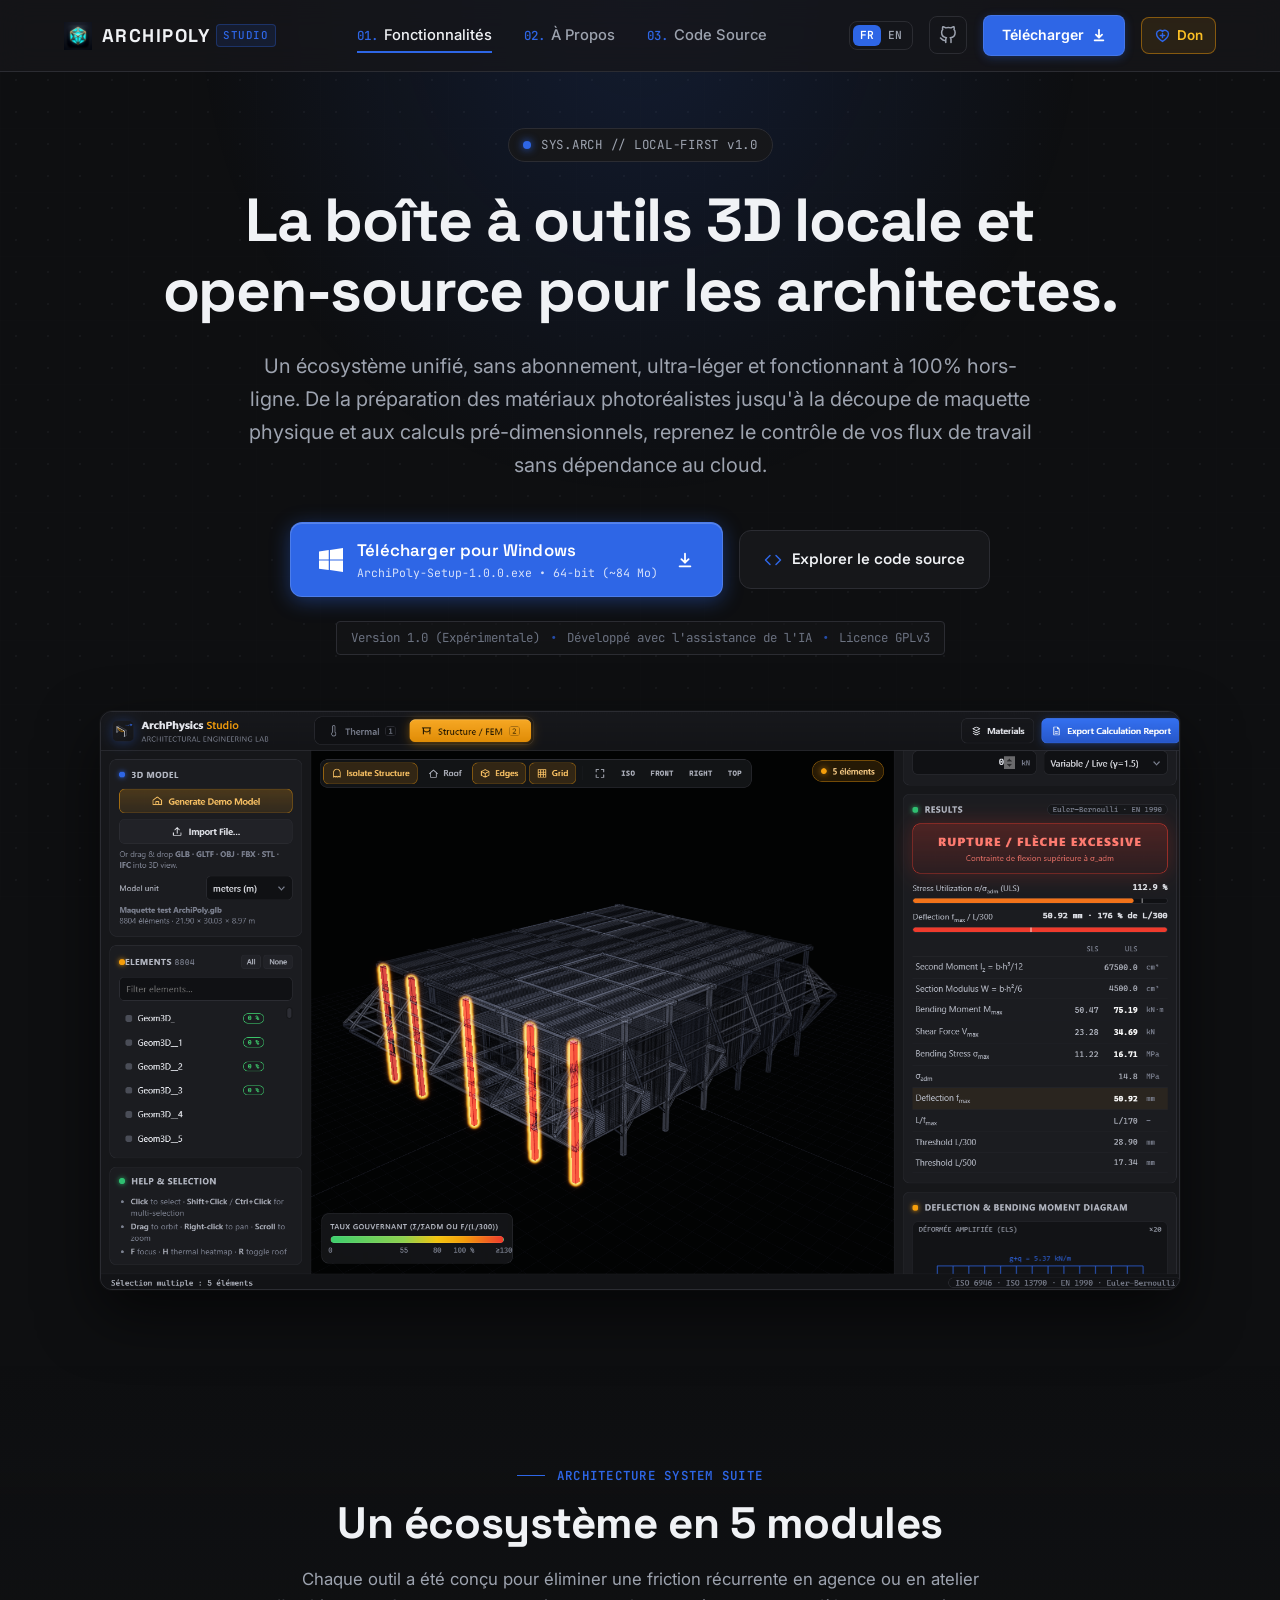
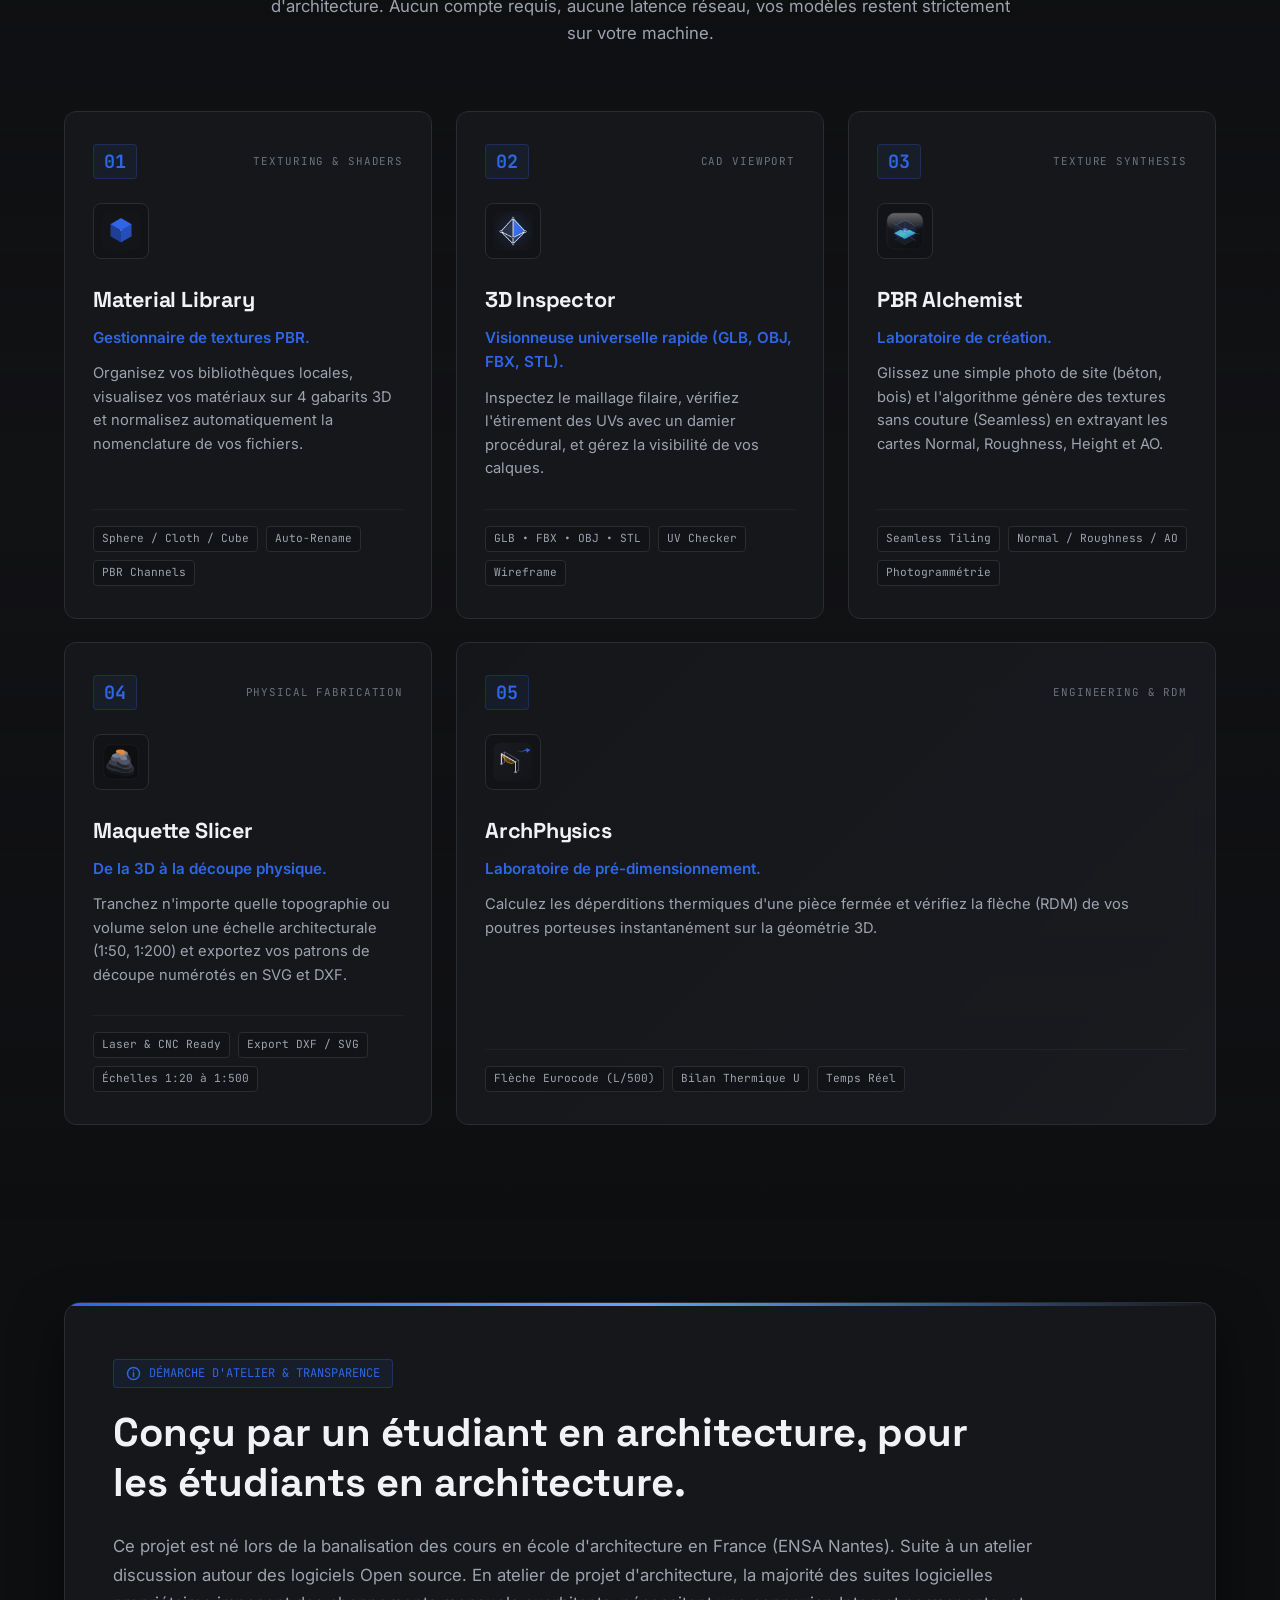
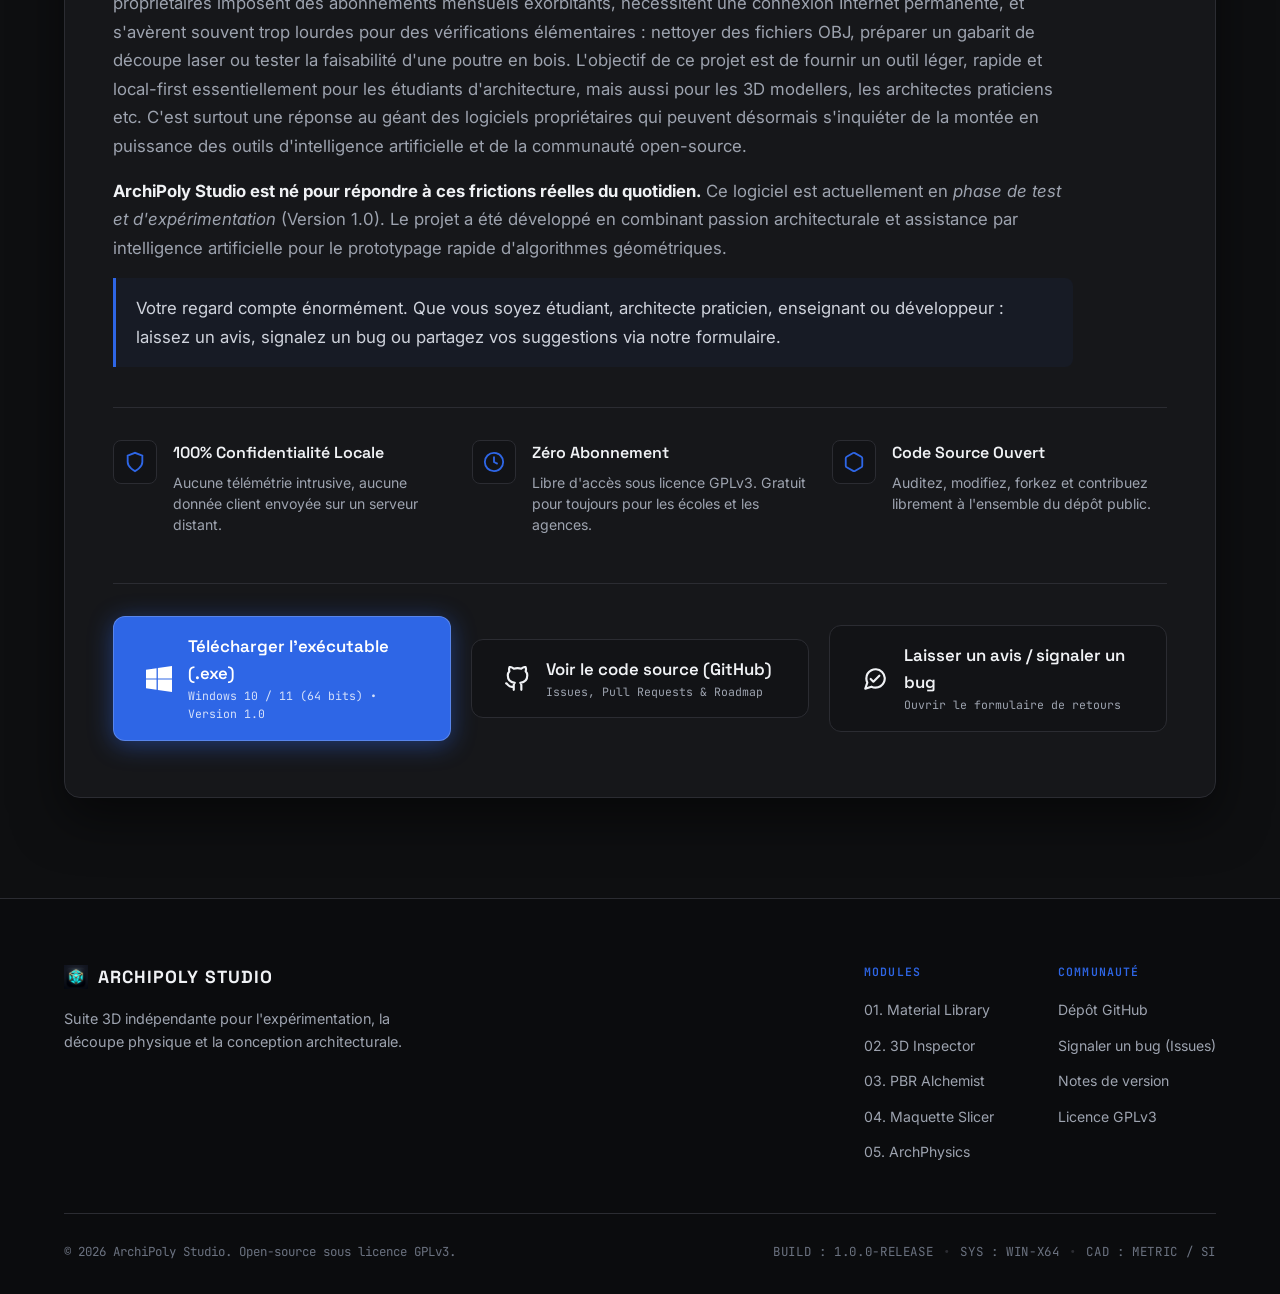
==== index.html @ 94b1f546 "First" ====
<!DOCTYPE html>
<html lang="fr" class="scroll-smooth">
<head>
  <meta charset="UTF-8">
  <meta name="viewport" content="width=device-width, initial-scale=1.0">
  <title>ArchiPoly Studio — Suite 3D locale & open-source pour architectes</title>
  <meta name="description" content="ArchiPoly Studio est la suite 3D open-source pour l'architecture. Écosystème unifié, 100% hors-ligne, sans abonnement, conçu pour les étudiants et praticiens de l'architecture.">
  <meta name="keywords" content="architecture, 3D, open-source, CAO, PBR textures, découpe laser, maquette slicer, RDM, thermique, GLB viewer">
  <meta name="author" content="ArchiPoly Studio">

  <!-- Open Graph / Meta Réseaux Sociaux -->
  <meta property="og:type" content="website">
  <meta property="og:title" content="ArchiPoly Studio — Suite 3D locale & open-source pour architectes">
  <meta property="og:description" content="La boîte à outils 3D locale et open-source pour les architectes. 100% hors-ligne, ultra-légère et sans abonnement.">
  <meta property="og:image" content="https://archipoly.github.io/og-preview.png">
  <meta name="twitter:card" content="summary_large_image">

  <!-- Google Fonts: Space Grotesk, Inter, JetBrains Mono -->
  <link rel="preconnect" href="https://fonts.googleapis.com">
  <link rel="preconnect" href="https://fonts.gstatic.com" crossorigin>
  <link href="https://fonts.googleapis.com/css2?family=Inter:wght@300;400;500;600;700&family=JetBrains+Mono:wght@400;500;600&family=Space+Grotesk:wght@500;600;700&display=swap" rel="stylesheet">

  <link rel="stylesheet" href="style.css">
  <link rel="icon" type="image/png" href="images/icon.png">
</head>
<body>

  <!-- Trame de fond architecturale / Isometric CAD Grid -->
  <div class="cad-grid-overlay" aria-hidden="true"></div>
  <div class="ambient-glow" aria-hidden="true"></div>

  <!-- Barre de navigation supérieure (Navbar fixe) -->
  <header class="site-header" id="navbar">
    <div class="header-container">
      <a href="#hero" class="brand-logo" id="nav-brand" aria-label="Retour au sommet - ArchiPoly">
        <img class="brand-icon" src="images/icon.png" alt="" aria-hidden="true">
        <span class="brand-name">ARCHIPOLY <span class="brand-sub">STUDIO</span></span>
      </a>

      <!-- Navigation principale -->
      <nav class="main-nav" id="main-nav" aria-label="Navigation principale">
        <ul class="nav-links">
          <li>
            <a href="#modules" class="nav-link" id="nav-link-modules">
              <span class="nav-mono">01.</span> Fonctionnalités
            </a>
          </li>
          <li>
            <a href="#about" class="nav-link" id="nav-link-about">
              <span class="nav-mono">02.</span> À Propos
            </a>
          </li>
          <li>
            <a href="#download-section" class="nav-link" id="nav-link-source">
              <span class="nav-mono">03.</span> Code Source
            </a>
          </li>
        </ul>
      </nav>

      <!-- Actions Navbar -->
      <div class="nav-actions">
        <div class="language-switch" role="group" aria-label="Choix de la langue">
          <button class="language-button active" type="button" data-language="fr" aria-pressed="true">FR</button>
          <button class="language-button" type="button" data-language="en" aria-pressed="false">EN</button>
        </div>
        <a href="https://github.com/archipoly/archipoly-studio" target="_blank" rel="noopener noreferrer" class="btn-ghost-nav" id="nav-github-link" title="Dépôt GitHub">
          <svg class="nav-icon" viewBox="0 0 24 24" fill="none" stroke="currentColor" stroke-width="2" stroke-linecap="round" stroke-linejoin="round" aria-hidden="true">
            <path d="M9 19c-5 1.5-5-2.5-7-3m14 6v-3.87a3.37 3.37 0 0 0-.94-2.61c3.14-.35 6.44-1.54 6.44-7A5.44 5.44 0 0 0 20 4.77 5.07 5.07 0 0 0 19.91 1S18.73.65 16 2.48a13.38 13.38 0 0 0-7 0C6.27.65 5.09 1 5.09 1A5.07 5.07 0 0 0 5 4.77a5.44 5.44 0 0 0-1.5 3.78c0 5.42 3.3 6.61 6.44 7A3.37 3.37 0 0 0 9 18.13V22"></path>
          </svg>
          <span class="sr-only">GitHub</span>
        </a>
        <a href="#download-section" class="btn-primary-nav" id="nav-download-btn">
          <span>Télécharger</span>
          <svg viewBox="0 0 16 16" fill="none" stroke="currentColor" stroke-width="2" class="arrow-icon" aria-hidden="true">
            <path d="M8 2v9m0 0l-3.5-3.5M8 11l3.5-3.5M3 14h10" stroke-linecap="round" stroke-linejoin="round"/>
          </svg>
        </a>
        <a class="donation-nav-link" href="https://buy.stripe.com/00w28r2WOdr2gZYbsRaAw0K" target="_blank" rel="noopener noreferrer" aria-label="Faire un don libre via Stripe" title="Faire un don libre via Stripe">
          <svg class="donation-icon" viewBox="0 0 20 20" fill="none" stroke="currentColor" stroke-width="1.7" stroke-linecap="round" stroke-linejoin="round" aria-hidden="true">
            <path d="M10 17s-7-4.35-7-9a4 4 0 0 1 7-2.65A4 4 0 0 1 17 8c0 4.65-7 9-7 9Z"/>
            <path d="M7.5 10h5M10 7.5v5"/>
          </svg>
          <span>Don</span>
        </a>

        <!-- Bouton mobile menu burger -->
        <button class="mobile-toggle" id="mobile-toggle-btn" aria-label="Menu" aria-expanded="false" aria-controls="main-nav">
          <span class="burger-bar"></span>
          <span class="burger-bar"></span>
          <span class="burger-bar"></span>
        </button>
      </div>
    </div>
  </header>

  <main>
    <!-- SECTION HERO -->
    <section class="hero-section" id="hero">
      <div class="hero-container">
        
        <!-- En-tête de la Hero Section -->
        <div class="hero-badge-tag" data-reveal>
          <span class="status-indicator"></span>
          <span class="badge-code">SYS.ARCH // LOCAL-FIRST v1.0</span>
        </div>

        <h1 class="hero-title" data-reveal>
          La boîte à outils 3D locale et open-source pour les architectes.
        </h1>

        <p class="hero-description" data-reveal>
          Un écosystème unifié, sans abonnement, ultra-léger et fonctionnant à 100% hors-ligne. 
          De la préparation des matériaux photoréalistes jusqu'à la découpe de maquette physique et aux calculs pré-dimensionnels, 
          reprenez le contrôle de vos flux de travail sans dépendance au cloud.
        </p>

        <!-- CTA Principal et métadonnées -->
        <div class="hero-cta-group" data-reveal>
          <a href="#download-section" class="btn-hero-download" id="hero-cta-btn">
            <svg class="win-icon" viewBox="0 0 24 24" fill="currentColor" aria-hidden="true">
              <path d="M0 3.449L9.75 2.1v9.451H0V3.449zm10.949-1.558L24 0v11.551H10.949V1.891zM0 12.551h9.75v9.451L0 20.651v-8.1zm10.949 0H24V24l-13.051-1.891V12.551z"/>
            </svg>
            <div class="btn-text-wrap">
              <span class="btn-label-action">Télécharger pour Windows</span>
              <span class="btn-label-sub">ArchiPoly-Setup-1.0.0.exe • 64-bit (~84 Mo)</span>
            </div>
            <svg class="download-arrow" viewBox="0 0 20 20" fill="none" stroke="currentColor" stroke-width="2" aria-hidden="true">
              <path d="M10 3v10m0 0l-4-4m4 4l4-4M4 17h12" stroke-linecap="round" stroke-linejoin="round"/>
            </svg>
          </a>

          <a href="https://github.com/archipoly/archipoly-studio" target="_blank" rel="noopener noreferrer" class="btn-hero-secondary" id="hero-github-btn">
            <svg viewBox="0 0 24 24" fill="none" stroke="currentColor" stroke-width="2" stroke-linecap="round" stroke-linejoin="round" class="source-icon" aria-hidden="true">
              <polyline points="16 18 22 12 16 6"></polyline>
              <polyline points="8 6 2 12 8 18"></polyline>
            </svg>
            <span>Explorer le code source</span>
          </a>
        </div>

        <!-- Badge Technique Discret -->
        <div class="hero-tech-badge" data-reveal>
          <span class="badge-item">Version 1.0 (Expérimentale)</span>
          <span class="badge-sep">•</span>
          <span class="badge-item">Développé avec l'assistance de l'IA</span>
          <span class="badge-sep">•</span>
          <span class="badge-item">Licence GPLv3</span>
        </div>

        <!-- Capture de l'interface ArchiPoly Studio -->
        <div class="app-preview-frame" data-reveal>
          <img class="app-preview-image" src="images/Capture d'écran 2026-10-21 103843.png" alt="Capture d’écran d’ArchiPoly Studio avec le modèle 3D et les résultats de calcul ArchPhysics">
        </div>

      </div>
    </section>

    <!-- SECTION MODULES (ÉCOSYSTÈME EN 5 MODULES) -->
    <section class="modules-section" id="modules">
      <div class="section-container">
        
        <div class="section-heading" data-reveal>
          <div class="section-kicker">
            <span class="kicker-line"></span>
            <span class="kicker-text">ARCHITECTURE SYSTEM SUITE</span>
          </div>
          <h2 class="section-title">Un écosystème en 5 modules</h2>
          <p class="section-subtitle">
            Chaque outil a été conçu pour éliminer une friction récurrente en agence ou en atelier d'architecture. 
            Aucun compte requis, aucune latence réseau, vos modèles restent strictement sur votre machine.
          </p>
        </div>

        <!-- Grille des 5 Cartes de Modules -->
        <div class="modules-grid">
          
          <!-- MODULE 01 : Material Library -->
          <article class="module-card" data-reveal id="module-material-library">
            <div class="card-edge-glow"></div>
            <div class="card-top-meta">
              <span class="module-number">01</span>
              <span class="module-tag">TEXTURING & SHADERS</span>
            </div>
            
            <div class="module-icon-wrapper">
              <img class="module-image-icon" src="images/icon.png.ico" alt="" aria-hidden="true">
            </div>

            <h3 class="module-name">Material Library</h3>
            <p class="module-lead">Gestionnaire de textures PBR.</p>
            <p class="module-description">
              Organisez vos bibliothèques locales, visualisez vos matériaux sur 4 gabarits 3D et normalisez automatiquement la nomenclature de vos fichiers.
            </p>

            <div class="card-footer-tags">
              <span class="tech-pill">Sphere / Cloth / Cube</span>
              <span class="tech-pill">Auto-Rename</span>
              <span class="tech-pill">PBR Channels</span>
            </div>
          </article>

          <!-- MODULE 02 : 3D Inspector -->
          <article class="module-card" data-reveal id="module-3d-inspector">
            <div class="card-edge-glow"></div>
            <div class="card-top-meta">
              <span class="module-number">02</span>
              <span class="module-tag">CAD VIEWPORT</span>
            </div>
            
            <div class="module-icon-wrapper">
              <img class="module-image-icon" src="images/icon.ico" alt="" aria-hidden="true">
            </div>

            <h3 class="module-name">3D Inspector</h3>
            <p class="module-lead">Visionneuse universelle rapide (GLB, OBJ, FBX, STL).</p>
            <p class="module-description">
              Inspectez le maillage filaire, vérifiez l'étirement des UVs avec un damier procédural, et gérez la visibilité de vos calques.
            </p>

            <div class="card-footer-tags">
              <span class="tech-pill">GLB • FBX • OBJ • STL</span>
              <span class="tech-pill">UV Checker</span>
              <span class="tech-pill">Wireframe</span>
            </div>
          </article>

          <!-- MODULE 03 : PBR Alchemist -->
          <article class="module-card" data-reveal id="module-pbr-alchemist">
            <div class="card-edge-glow"></div>
            <div class="card-top-meta">
              <span class="module-number">03</span>
              <span class="module-tag">TEXTURE SYNTHESIS</span>
            </div>
            
            <div class="module-icon-wrapper">
              <img class="module-image-icon" src="images/icon (1).ico" alt="" aria-hidden="true">
            </div>

            <h3 class="module-name">PBR Alchemist</h3>
            <p class="module-lead">Laboratoire de création.</p>
            <p class="module-description">
              Glissez une simple photo de site (béton, bois) et l'algorithme génère des textures sans couture (Seamless) en extrayant les cartes Normal, Roughness, Height et AO.
            </p>

            <div class="card-footer-tags">
              <span class="tech-pill">Seamless Tiling</span>
              <span class="tech-pill">Normal / Roughness / AO</span>
              <span class="tech-pill">Photogrammétrie</span>
            </div>
          </article>

          <!-- MODULE 04 : Maquette Slicer -->
          <article class="module-card" data-reveal id="module-maquette-slicer">
            <div class="card-edge-glow"></div>
            <div class="card-top-meta">
              <span class="module-number">04</span>
              <span class="module-tag">PHYSICAL FABRICATION</span>
            </div>
            
            <div class="module-icon-wrapper">
              <img class="module-image-icon" src="images/icon (2).ico" alt="" aria-hidden="true">
            </div>

            <h3 class="module-name">Maquette Slicer</h3>
            <p class="module-lead">De la 3D à la découpe physique.</p>
            <p class="module-description">
              Tranchez n'importe quelle topographie ou volume selon une échelle architecturale (1:50, 1:200) et exportez vos patrons de découpe numérotés en SVG et DXF.
            </p>

            <div class="card-footer-tags">
              <span class="tech-pill">Laser & CNC Ready</span>
              <span class="tech-pill">Export DXF / SVG</span>
              <span class="tech-pill">Échelles 1:20 à 1:500</span>
            </div>
          </article>

          <!-- MODULE 05 : ArchPhysics -->
          <article class="module-card card-highlighted" data-reveal id="module-archphysics">
            <div class="card-edge-glow"></div>
            <div class="card-top-meta">
              <span class="module-number">05</span>
              <span class="module-tag">ENGINEERING & RDM</span>
            </div>
            
            <div class="module-icon-wrapper">
              <img class="module-image-icon" src="images/icon_1.ico" alt="" aria-hidden="true">
            </div>

            <h3 class="module-name">ArchPhysics</h3>
            <p class="module-lead">Laboratoire de pré-dimensionnement.</p>
            <p class="module-description">
              Calculez les déperditions thermiques d'une pièce fermée et vérifiez la flèche (RDM) de vos poutres porteuses instantanément sur la géométrie 3D.
            </p>

            <div class="card-footer-tags">
              <span class="tech-pill">Flèche Eurocode (L/500)</span>
              <span class="tech-pill">Bilan Thermique U</span>
              <span class="tech-pill">Temps Réel</span>
            </div>
          </article>

        </div>

      </div>
    </section>

    <!-- SECTION TRANSPARENCE, RETOURS & OPEN-SOURCE -->
    <section class="opensource-section" id="open-source">
      <div class="section-container">
        
        <div class="transparency-card" data-reveal id="about">
          
          <div class="transparency-badge">
            <svg viewBox="0 0 20 20" fill="none" stroke="currentColor" stroke-width="2" class="badge-icon" aria-hidden="true">
              <path d="M10 2a8 8 0 100 16 8 8 0 000-16zM10 9v5m0-8h.01" stroke-linecap="round" stroke-linejoin="round"/>
            </svg>
            <span>DÉMARCHE D'ATELIER & TRANSPARENCE</span>
          </div>

          <h2 class="transparency-title">
            Conçu par un étudiant en architecture, pour les étudiants en architecture.
          </h2>

          <div class="transparency-content">
            <p>
              Ce projet est né lors de la banalisation des cours en école d'architecture en France (ENSA Nantes). Suite à un atelier discussion autour des logiciels Open source.
              En atelier de projet d'architecture, la majorité des suites logicielles propriétaires imposent des abonnements mensuels exorbitants, 
              nécessitent une connexion Internet permanente, et s'avèrent souvent trop lourdes pour des vérifications élémentaires : 
              nettoyer des fichiers OBJ, préparer un gabarit de découpe laser ou tester la faisabilité d'une poutre en bois.
              L'objectif de ce projet est de fournir un outil léger, rapide et local-first essentiellement pour les étudiants d'architecture, mais aussi pour les 3D modellers, les architectes praticiens etc.
              C'est surtout une réponse au géant des logiciels propriétaires qui peuvent désormais s'inquiéter de la montée en puissance des outils d'intelligence artificielle et de la communauté open-source.
            </p>
            <p>
              <strong>ArchiPoly Studio est né pour répondre à ces frictions réelles du quotidien.</strong> 
              Ce logiciel est actuellement en <em>phase de test et d'expérimentation</em> (Version 1.0). 
              Le projet a été développé en combinant passion architecturale et assistance par intelligence artificielle pour le prototypage rapide d'algorithmes géométriques.
            </p>
            <p class="highlight-callout">
              Votre regard compte énormément. Que vous soyez étudiant, architecte praticien, enseignant ou développeur : 
              laissez un avis, signalez un bug ou partagez vos suggestions via notre formulaire.
            </p>
          </div>

          <!-- Grille des engagements éthiques -->
          <div class="commitments-grid">
            <div class="commitment-item">
              <div class="c-icon">
                <svg viewBox="0 0 24 24" fill="none" stroke="#2e66e6" stroke-width="2" aria-hidden="true">
                  <path d="M12 22s8-4 8-10V5l-8-3-8 3v7c0 6 8 10 8 10z"/>
                </svg>
              </div>
              <div class="c-text">
                <h4>100% Confidentialité Locale</h4>
                <p>Aucune télémétrie intrusive, aucune donnée client envoyée sur un serveur distant.</p>
              </div>
            </div>

            <div class="commitment-item">
              <div class="c-icon">
                <svg viewBox="0 0 24 24" fill="none" stroke="#2e66e6" stroke-width="2" aria-hidden="true">
                  <circle cx="12" cy="12" r="10"/>
                  <polyline points="12 6 12 12 16 14"/>
                </svg>
              </div>
              <div class="c-text">
                <h4>Zéro Abonnement</h4>
                <p>Libre d'accès sous licence GPLv3. Gratuit pour toujours pour les écoles et les agences.</p>
              </div>
            </div>

            <div class="commitment-item">
              <div class="c-icon">
                <svg viewBox="0 0 24 24" fill="none" stroke="#2e66e6" stroke-width="2" aria-hidden="true">
                  <path d="M21 16V8a2 2 0 0 0-1-1.73l-7-4a2 2 0 0 0-2 0l-7 4A2 2 0 0 0 3 8v8a2 2 0 0 0 1 1.73l7 4a2 2 0 0 0 2 0l7-4A2 2 0 0 0 21 16z"/>
                </svg>
              </div>
              <div class="c-text">
                <h4>Code Source Ouvert</h4>
                <p>Auditez, modifiez, forkez et contribuez librement à l'ensemble du dépôt public.</p>
              </div>
            </div>
          </div>

          <!-- Section d'action finale -->
          <div class="transparency-actions" id="download-section">
            <a href="https://github.com/archipoly/archipoly-studio/releases/latest" class="btn-primary-action" id="final-download-btn">
              <svg viewBox="0 0 24 24" fill="currentColor" class="btn-svg" aria-hidden="true">
                <path d="M0 3.449L9.75 2.1v9.451H0V3.449zm10.949-1.558L24 0v11.551H10.949V1.891zM0 12.551h9.75v9.451L0 20.651v-8.1zm10.949 0H24V24l-13.051-1.891V12.551z"/>
              </svg>
              <div class="btn-lines">
                <span class="btn-title">Télécharger l'exécutable (.exe)</span>
                <span class="btn-sub">Windows 10 / 11 (64 bits) • Version 1.0</span>
              </div>
            </a>

            <a href="https://github.com/archipoly/archipoly-studio" target="_blank" rel="noopener noreferrer" class="btn-secondary-action" id="final-github-btn">
              <svg viewBox="0 0 24 24" fill="none" stroke="currentColor" stroke-width="2" stroke-linecap="round" stroke-linejoin="round" class="btn-svg" aria-hidden="true">
                <path d="M9 19c-5 1.5-5-2.5-7-3m14 6v-3.87a3.37 3.37 0 0 0-.94-2.61c3.14-.35 6.44-1.54 6.44-7A5.44 5.44 0 0 0 20 4.77 5.07 5.07 0 0 0 19.91 1S18.73.65 16 2.48a13.38 13.38 0 0 0-7 0C6.27.65 5.09 1 5.09 1A5.07 5.07 0 0 0 5 4.77a5.44 5.44 0 0 0-1.5 3.78c0 5.42 3.3 6.61 6.44 7A3.37 3.37 0 0 0 9 18.13V22"></path>
              </svg>
              <div class="btn-lines">
                <span class="btn-title">Voir le code source (GitHub)</span>
                <span class="btn-sub">Issues, Pull Requests & Roadmap</span>
              </div>
            </a>

            <a href="https://docs.google.com/forms/d/e/1FAIpQLSfWAk4qhgMxmRA1Wajv-wVvZdUaFBtIJnc47Psp6ZVpkDfb8w/viewform?usp=header" target="_blank" rel="noopener noreferrer" class="btn-secondary-action" id="feedback-form-btn">
              <svg viewBox="0 0 24 24" fill="none" stroke="currentColor" stroke-width="2" stroke-linecap="round" stroke-linejoin="round" class="btn-svg" aria-hidden="true">
                <path d="M21 11.5a8.4 8.4 0 0 1-.9 3.8 8.5 8.5 0 0 1-7.6 4.7 8.4 8.4 0 0 1-3.8-.9L3 21l1.9-5.7a8.4 8.4 0 0 1-.9-3.8 8.5 8.5 0 0 1 4.7-7.6 8.4 8.4 0 0 1 3.8-.9h.5a8.5 8.5 0 0 1 8 8v.5z"/>
                <path d="m8 12 2.5 2.5L16 9"/>
              </svg>
              <div class="btn-lines">
                <span class="btn-title">Laisser un avis / signaler un bug</span>
                <span class="btn-sub">Ouvrir le formulaire de retours</span>
              </div>
            </a>
          </div>

          <!-- Notification Toast Téléchargement -->
          <div class="download-toast" id="download-toast" role="alert" aria-live="assertive">
            <svg viewBox="0 0 20 20" fill="none" stroke="#2e66e6" stroke-width="2" class="toast-icon">
              <path d="M10 2v10m0 0l-3-3m3 3l3-3M4 16h12" stroke-linecap="round" stroke-linejoin="round"/>
            </svg>
            <div class="toast-text">
              <strong>Redirection vers la dernière Release GitHub...</strong>
              <span>Le binaire ArchiPoly-Setup-1.0.0.exe se télécharge directement depuis les serveurs officiels.</span>
            </div>
            <button class="toast-close" id="toast-close-btn" aria-label="Fermer la notification">&times;</button>
          </div>

        </div>

      </div>
    </section>
  </main>

  <!-- PIED DE PAGE TECHNIQUE ARCHITECTURAL -->
  <footer class="site-footer">
    <div class="footer-container">
      <div class="footer-top">
        <div class="footer-brand">
          <div class="footer-logo">
            <img class="f-icon" src="images/icon.png" alt="" aria-hidden="true">
            <span class="f-name">ARCHIPOLY STUDIO</span>
          </div>
          <p class="f-tagline">
            Suite 3D indépendante pour l'expérimentation, la découpe physique et la conception architecturale.
          </p>
        </div>

        <div class="footer-links-group">
          <div class="f-col">
            <span class="f-col-title">MODULES</span>
            <ul>
              <li><a href="#module-material-library">01. Material Library</a></li>
              <li><a href="#module-3d-inspector">02. 3D Inspector</a></li>
              <li><a href="#module-pbr-alchemist">03. PBR Alchemist</a></li>
              <li><a href="#module-maquette-slicer">04. Maquette Slicer</a></li>
              <li><a href="#module-archphysics">05. ArchPhysics</a></li>
            </ul>
          </div>

          <div class="f-col">
            <span class="f-col-title">COMMUNAUTÉ</span>
            <ul>
              <li><a href="https://github.com/archipoly/archipoly-studio" target="_blank" rel="noopener noreferrer">Dépôt GitHub</a></li>
              <li><a href="https://github.com/archipoly/archipoly-studio/issues" target="_blank" rel="noopener noreferrer">Signaler un bug (Issues)</a></li>
              <li><a href="https://github.com/archipoly/archipoly-studio/releases" target="_blank" rel="noopener noreferrer">Notes de version</a></li>
              <li><a href="https://github.com/archipoly/archipoly-studio/blob/main/LICENSE" target="_blank" rel="noopener noreferrer">Licence GPLv3</a></li>
            </ul>
          </div>
        </div>
      </div>

      <div class="footer-bottom">
        <div class="copyright">
          <span>&copy; <span id="current-year">2026</span> ArchiPoly Studio. Open-source sous licence GPLv3.</span>
        </div>
        <div class="system-meta">
          <span class="meta-tag">BUILD : 1.0.0-RELEASE</span>
          <span class="meta-sep">•</span>
          <span class="meta-tag">SYS : WIN-X64</span>
          <span class="meta-sep">•</span>
          <span class="meta-tag">CAD : METRIC / SI</span>
        </div>
      </div>
    </div>
  </footer>

  <script src="script.js"></script>
</body>
</html>
---- style.css ----
/* ==========================================================================
   ARCHIPOLY STUDIO — DESIGN SYSTEM & FEUILLE DE STYLE PRINCIPALE
   Charte graphique : Architectural Sombre (Local-First Desktop App Aesthetic)
   ========================================================================== */

/* --------------------------------------------------------------------------
   01. VARIABLES & DESIGN TOKENS
   -------------------------------------------------------------------------- */
:root {
  /* Couleurs Fondamentales */
  --bg-primary: #0e0f11;
  --bg-surface: #16171a;
  --bg-surface-translucent: rgba(22, 23, 26, 0.78);
  --bg-surface-elevated: #1c1d22;
  --bg-surface-hover: #202228;

  /* Bordures Techniques */
  --border-technical: #2b2c32;
  --border-subtle: rgba(43, 44, 50, 0.6);
  --border-focus: #2e66e6;

  /* Accentuation Bleu Électrique */
  --accent-blue: #2e66e6;
  --accent-blue-hover: #457df5;
  --accent-blue-active: #204db5;
  --accent-blue-glow: rgba(46, 102, 230, 0.22);
  --accent-blue-subtle: rgba(46, 102, 230, 0.08);

  /* Typographie & Couleurs de Texte */
  --font-heading: 'Space Grotesk', -apple-system, BlinkMacSystemFont, 'Segoe UI', Roboto, sans-serif;
  --font-body: 'Inter', -apple-system, BlinkMacSystemFont, 'Segoe UI', Roboto, sans-serif;
  --font-mono: 'JetBrains Mono', 'Fira Code', Menlo, Consolas, monospace;

  --text-primary: #f0f2f5;
  --text-secondary: #9da3af;
  --text-muted: #6b7280;
  --text-light-dim: #cfd3dc;

  /* Géométrie & Espacements */
  --header-height: 72px;
  --max-content-width: 1200px;
  --radius-sm: 4px;
  --radius-md: 8px;
  --radius-lg: 12px;
  --radius-xl: 16px;

  /* Transitions douces */
  --transition-fast: 160ms cubic-bezier(0.16, 1, 0.3, 1);
  --transition-normal: 260ms cubic-bezier(0.16, 1, 0.3, 1);
  --transition-smooth: 400ms cubic-bezier(0.16, 1, 0.3, 1);
}

/* --------------------------------------------------------------------------
   02. RESET & BASE GLOBALE
   -------------------------------------------------------------------------- */
*, *::before, *::after {
  box-sizing: border-box;
  margin: 0;
  padding: 0;
}

html {
  font-size: 16px;
  scroll-behavior: smooth;
  scroll-padding-top: calc(var(--header-height) + 24px);
  background-color: var(--bg-primary);
  color: var(--text-primary);
  color-scheme: dark;
}

body {
  font-family: var(--font-body);
  background-color: var(--bg-primary);
  color: var(--text-primary);
  line-height: 1.6;
  -webkit-font-smoothing: antialiased;
  -moz-osx-font-smoothing: grayscale;
  overflow-x: hidden;
  position: relative;
  min-height: 100vh;
}

/* Sélection de texte */
::selection {
  background-color: var(--accent-blue);
  color: #ffffff;
}

/* Barre de défilement discrète */
::-webkit-scrollbar {
  width: 8px;
}
::-webkit-scrollbar-track {
  background: var(--bg-primary);
}
::-webkit-scrollbar-thumb {
  background: #23252b;
  border-radius: 4px;
  border: 2px solid var(--bg-primary);
}
::-webkit-scrollbar-thumb:hover {
  background: #343740;
}

a {
  color: inherit;
  text-decoration: none;
}

ul {
  list-style: none;
}

button {
  font-family: inherit;
  cursor: pointer;
  border: none;
  background: none;
}

.sr-only {
  position: absolute;
  width: 1px;
  height: 1px;
  padding: 0;
  margin: -1px;
  overflow: hidden;
  clip: rect(0, 0, 0, 0);
  white-space: nowrap;
  border: 0;
}

/* --------------------------------------------------------------------------
   03. FOND ARCHITECTURAL (CAD GRID & AMBIENT GLOW)
   -------------------------------------------------------------------------- */
.cad-grid-overlay {
  position: fixed;
  top: 0;
  left: 0;
  width: 100vw;
  height: 100vh;
  pointer-events: none;
  z-index: 0;
  background-image: 
    radial-gradient(rgba(43, 44, 50, 0.45) 1px, transparent 1px),
    linear-gradient(to right, rgba(43, 44, 50, 0.08) 1px, transparent 1px),
    linear-gradient(to bottom, rgba(43, 44, 50, 0.08) 1px, transparent 1px);
  background-size: 32px 32px, 64px 64px, 64px 64px;
  opacity: 0.7;
}

.ambient-glow {
  position: fixed;
  top: 0;
  left: 50%;
  transform: translateX(-50%);
  width: 900px;
  height: 500px;
  background: radial-gradient(ellipse at 50% 0%, rgba(46, 102, 230, 0.15) 0%, rgba(14, 15, 17, 0) 70%);
  pointer-events: none;
  z-index: 0;
}

/* --------------------------------------------------------------------------
   04. NAVBAR FIXE & ENTÊTE
   -------------------------------------------------------------------------- */
.site-header {
  position: fixed;
  top: 0;
  left: 0;
  right: 0;
  height: var(--header-height);
  background-color: var(--bg-surface-translucent);
  backdrop-filter: blur(14px);
  -webkit-backdrop-filter: blur(14px);
  border-bottom: 1px solid var(--border-technical);
  z-index: 1000;
  transition: background-color var(--transition-normal), border-color var(--transition-normal);
}

.header-container {
  max-width: var(--max-content-width);
  margin: 0 auto;
  padding: 0 24px;
  height: 100%;
  display: flex;
  align-items: center;
  justify-content: space-between;
}

/* Logo */
.brand-logo {
  display: flex;
  align-items: center;
  gap: 10px;
  text-decoration: none;
  color: var(--text-primary);
  transition: opacity var(--transition-fast);
}

.brand-logo:hover {
  opacity: 0.9;
}

.brand-icon {
  width: 28px;
  height: 28px;
  flex-shrink: 0;
  object-fit: contain;
}

.brand-name {
  font-family: var(--font-heading);
  font-size: 1.15rem;
  font-weight: 700;
  letter-spacing: 0.08em;
  color: var(--text-primary);
  display: flex;
  align-items: center;
  gap: 6px;
}

.brand-sub {
  font-family: var(--font-mono);
  font-size: 0.68rem;
  font-weight: 500;
  color: var(--accent-blue);
  background: rgba(46, 102, 230, 0.12);
  border: 1px solid rgba(46, 102, 230, 0.3);
  padding: 2px 6px;
  border-radius: var(--radius-sm);
  letter-spacing: 0.05em;
}

/* Navigation Links */
.main-nav {
  display: flex;
  align-items: center;
}

.nav-links {
  display: flex;
  align-items: center;
  gap: 32px;
}

.nav-link {
  font-family: var(--font-body);
  font-size: 0.92rem;
  font-weight: 500;
  color: var(--text-secondary);
  transition: color var(--transition-fast);
  display: inline-flex;
  align-items: center;
  gap: 6px;
  padding: 6px 0;
  position: relative;
}

.nav-mono {
  font-family: var(--font-mono);
  font-size: 0.78rem;
  color: var(--accent-blue);
}

.nav-link:hover,
.nav-link.active {
  color: var(--text-primary);
}

.nav-link::after {
  content: '';
  position: absolute;
  bottom: 0;
  left: 0;
  width: 0;
  height: 2px;
  background-color: var(--accent-blue);
  transition: width var(--transition-fast);
}

.nav-link:hover::after,
.nav-link.active::after {
  width: 100%;
}

/* Actions Navbar */
.nav-actions {
  display: flex;
  align-items: center;
  gap: 16px;
}

.language-switch {
  display: inline-flex;
  align-items: center;
  padding: 3px;
  border: 1px solid var(--border-technical);
  border-radius: var(--radius-md);
  background-color: rgba(22, 23, 26, 0.5);
}

.language-button {
  padding: 5px 7px;
  border-radius: calc(var(--radius-md) - 2px);
  color: var(--text-secondary);
  font-family: var(--font-mono);
  font-size: 0.7rem;
  font-weight: 600;
  line-height: 1;
  transition: color var(--transition-fast), background-color var(--transition-fast);
}

.language-button:hover {
  color: var(--text-primary);
}

.language-button.active {
  background-color: var(--accent-blue);
  color: #ffffff;
}

.btn-ghost-nav {
  display: inline-flex;
  align-items: center;
  justify-content: center;
  width: 38px;
  height: 38px;
  border-radius: var(--radius-md);
  border: 1px solid var(--border-technical);
  color: var(--text-secondary);
  transition: all var(--transition-fast);
  background-color: rgba(22, 23, 26, 0.5);
}

.btn-ghost-nav:hover {
  color: var(--text-primary);
  border-color: var(--accent-blue);
  background-color: var(--bg-surface-elevated);
}

.nav-icon {
  width: 18px;
  height: 18px;
}

.btn-primary-nav {
  display: inline-flex;
  align-items: center;
  gap: 8px;
  background-color: var(--accent-blue);
  color: #ffffff;
  padding: 8px 18px;
  border-radius: var(--radius-md);
  font-family: var(--font-body);
  font-size: 0.88rem;
  font-weight: 600;
  border: 1px solid rgba(255, 255, 255, 0.1);
  transition: all var(--transition-fast);
  box-shadow: 0 2px 10px rgba(46, 102, 230, 0.3);
}

.btn-primary-nav:hover {
  background-color: var(--accent-blue-hover);
  transform: translateY(-1px);
  box-shadow: 0 4px 16px rgba(46, 102, 230, 0.45);
}

.arrow-icon {
  width: 14px;
  height: 14px;
  transition: transform var(--transition-fast);
}

.btn-primary-nav:hover .arrow-icon {
  transform: translateY(1px);
}

.donation-nav-link {
  display: inline-flex;
  align-items: center;
  gap: 6px;
  padding: 7px 12px;
  border: 1px solid rgba(245, 158, 11, 0.45);
  border-radius: var(--radius-md);
  background-color: rgba(245, 158, 11, 0.1);
  color: #fbbf24;
  font-size: 0.84rem;
  font-weight: 600;
  transition: background-color var(--transition-fast), border-color var(--transition-fast);
}

.donation-nav-link:hover {
  background-color: rgba(245, 158, 11, 0.2);
  border-color: #fbbf24;
}

.donation-nav-link .donation-icon {
  width: 17px;
  height: 17px;
}

/* Mobile Toggle Hamburger */
.mobile-toggle {
  display: none;
  flex-direction: column;
  justify-content: space-around;
  width: 38px;
  height: 38px;
  padding: 8px;
  border: 1px solid var(--border-technical);
  border-radius: var(--radius-md);
  background: var(--bg-surface);
  cursor: pointer;
}

.burger-bar {
  width: 100%;
  height: 2px;
  background-color: var(--text-primary);
  border-radius: 2px;
  transition: all var(--transition-fast);
}

.mobile-toggle[aria-expanded="true"] .burger-bar:nth-child(1) {
  transform: translateY(7px) rotate(45deg);
}
.mobile-toggle[aria-expanded="true"] .burger-bar:nth-child(2) {
  opacity: 0;
}
.mobile-toggle[aria-expanded="true"] .burger-bar:nth-child(3) {
  transform: translateY(-7px) rotate(-45deg);
}

/* --------------------------------------------------------------------------
   05. SECTION HERO
   -------------------------------------------------------------------------- */
.hero-section {
  position: relative;
  z-index: 1;
  padding-top: calc(var(--header-height) + 56px);
  padding-bottom: 72px;
  text-align: center;
}

.hero-container {
  max-width: var(--max-content-width);
  margin: 0 auto;
  padding: 0 24px;
  display: flex;
  flex-direction: column;
  align-items: center;
}

.hero-badge-tag {
  display: inline-flex;
  align-items: center;
  gap: 10px;
  background-color: var(--bg-surface);
  border: 1px solid var(--border-technical);
  padding: 6px 14px;
  border-radius: 100px;
  margin-bottom: 24px;
}

.status-indicator {
  width: 8px;
  height: 8px;
  background-color: var(--accent-blue);
  border-radius: 50%;
  box-shadow: 0 0 8px var(--accent-blue);
  animation: pulse-dot 2s infinite ease-in-out;
}

@keyframes pulse-dot {
  0%, 100% { opacity: 1; transform: scale(1); }
  50% { opacity: 0.4; transform: scale(0.85); }
}

.badge-code {
  font-family: var(--font-mono);
  font-size: 0.78rem;
  letter-spacing: 0.06em;
  color: var(--text-secondary);
}

.hero-title {
  font-family: var(--font-heading);
  font-size: clamp(2.2rem, 5vw, 3.8rem);
  font-weight: 700;
  line-height: 1.15;
  letter-spacing: -0.02em;
  color: var(--text-primary);
  max-width: 960px;
  margin-bottom: 24px;
  text-wrap: balance;
}

.hero-description {
  font-size: clamp(1.05rem, 2vw, 1.25rem);
  color: var(--text-secondary);
  line-height: 1.65;
  max-width: 800px;
  margin-bottom: 40px;
}

/* Groupe CTA Hero */
.hero-cta-group {
  display: flex;
  align-items: center;
  justify-content: center;
  gap: 16px;
  flex-wrap: wrap;
  margin-bottom: 24px;
  width: 100%;
}

.btn-hero-download {
  display: inline-flex;
  align-items: center;
  gap: 14px;
  background-color: var(--accent-blue);
  color: #ffffff;
  padding: 14px 28px;
  border-radius: var(--radius-lg);
  border: 1px solid rgba(255, 255, 255, 0.15);
  box-shadow: 0 4px 20px rgba(46, 102, 230, 0.4), inset 0 1px 0 rgba(255, 255, 255, 0.2);
  transition: all var(--transition-normal);
  text-align: left;
}

.btn-hero-download:hover {
  background-color: var(--accent-blue-hover);
  transform: translateY(-2px);
  box-shadow: 0 8px 30px rgba(46, 102, 230, 0.55);
}

.win-icon {
  width: 24px;
  height: 24px;
  flex-shrink: 0;
}

.btn-text-wrap {
  display: flex;
  flex-direction: column;
}

.btn-label-action {
  font-family: var(--font-heading);
  font-size: 1.05rem;
  font-weight: 600;
  letter-spacing: 0.01em;
}

.btn-label-sub {
  font-family: var(--font-mono);
  font-size: 0.72rem;
  color: rgba(255, 255, 255, 0.8);
}

.download-arrow {
  width: 18px;
  height: 18px;
  margin-left: 4px;
  transition: transform var(--transition-fast);
}

.btn-hero-download:hover .download-arrow {
  transform: translateY(2px);
}

.btn-hero-secondary {
  display: inline-flex;
  align-items: center;
  gap: 10px;
  background-color: var(--bg-surface);
  color: var(--text-primary);
  padding: 16px 24px;
  border-radius: var(--radius-lg);
  border: 1px solid var(--border-technical);
  font-family: var(--font-heading);
  font-size: 0.95rem;
  font-weight: 600;
  transition: all var(--transition-fast);
}

.btn-hero-secondary:hover {
  border-color: var(--accent-blue);
  background-color: var(--bg-surface-elevated);
  transform: translateY(-2px);
}

.source-icon {
  width: 18px;
  height: 18px;
  color: var(--accent-blue);
}

/* Badge technique discret */
.hero-tech-badge {
  display: inline-flex;
  align-items: center;
  justify-content: center;
  gap: 10px;
  flex-wrap: wrap;
  font-family: var(--font-mono);
  font-size: 0.78rem;
  color: var(--text-muted);
  background-color: rgba(22, 23, 26, 0.6);
  padding: 6px 14px;
  border-radius: var(--radius-sm);
  border: 1px solid var(--border-technical);
  margin-bottom: 56px;
}

.badge-item {
  display: inline-block;
}

.badge-sep {
  color: var(--accent-blue);
  opacity: 0.7;
}

/* --------------------------------------------------------------------------
   06. MOCKUP ARCHITECTURAL DU STUDIO (INTERFACE APPLICATION)
   -------------------------------------------------------------------------- */
.app-preview-frame {
  width: 100%;
  max-width: 1080px;
  background-color: var(--bg-surface);
  border: 1px solid var(--border-technical);
  border-radius: var(--radius-lg);
  box-shadow: 0 24px 60px rgba(0, 0, 0, 0.6), 0 0 0 1px rgba(255, 255, 255, 0.03);
  overflow: hidden;
  position: relative;
  text-align: left;
  backdrop-filter: blur(12px);
  -webkit-backdrop-filter: blur(12px);
}

.app-preview-image {
  display: block;
  width: 100%;
  height: auto;
}

.preview-titlebar {
  display: flex;
  align-items: center;
  justify-content: space-between;
  padding: 10px 16px;
  background-color: #121316;
  border-bottom: 1px solid var(--border-technical);
}

.window-controls {
  display: flex;
  gap: 6px;
}

.control-dot {
  width: 10px;
  height: 10px;
  border-radius: 50%;
  display: inline-block;
}
.control-dot.close { background-color: #ff5f56; }
.control-dot.min { background-color: #ffbd2e; }
.control-dot.max { background-color: #27c93f; }

.preview-filename {
  font-family: var(--font-mono);
  font-size: 0.75rem;
  color: var(--text-secondary);
  display: flex;
  align-items: center;
  gap: 6px;
}

.mono-label {
  color: var(--accent-blue);
  font-weight: 600;
}

.preview-status {
  display: flex;
  align-items: center;
  gap: 10px;
}

.status-pill {
  font-family: var(--font-mono);
  font-size: 0.65rem;
  color: #10b981;
  background-color: rgba(16, 185, 129, 0.1);
  border: 1px solid rgba(16, 185, 129, 0.3);
  padding: 2px 6px;
  border-radius: var(--radius-sm);
}

.fps-tag {
  font-family: var(--font-mono);
  font-size: 0.65rem;
  color: var(--text-muted);
}

.preview-viewport {
  position: relative;
  background-color: #0b0c0e;
  height: 380px;
  overflow: hidden;
  display: flex;
}

.viewport-canvas-container {
  width: 100%;
  height: 100%;
  display: flex;
  align-items: center;
  justify-content: center;
}

.wireframe-scene {
  width: 100%;
  height: 100%;
  max-height: 380px;
}

.arch-wireframe-lines line,
.arch-wireframe-lines polygon,
.arch-wireframe-lines path {
  transition: all var(--transition-normal);
}

.viewport-hud {
  position: absolute;
  z-index: 10;
  display: flex;
  align-items: center;
  gap: 8px;
  font-family: var(--font-mono);
  font-size: 0.72rem;
  color: var(--text-muted);
  background: rgba(14, 15, 17, 0.75);
  border: 1px solid var(--border-technical);
  padding: 4px 10px;
  border-radius: var(--radius-sm);
  backdrop-filter: blur(8px);
}

.hud-top-left {
  top: 14px;
  left: 16px;
}

.hud-top-right {
  top: 14px;
  right: 16px;
}

.axis-x { color: #f87171; }
.axis-y { color: #34d399; }
.axis-z { color: #60a5fa; }
.hud-divider { color: var(--border-technical); }

.module-active-pill {
  color: var(--accent-blue);
  font-weight: 600;
  letter-spacing: 0.05em;
}

/* Panneau inspecteur flottant dans le viewport */
.viewport-inspector-panel {
  position: absolute;
  bottom: 16px;
  right: 16px;
  width: 220px;
  background: var(--bg-surface-translucent);
  border: 1px solid var(--border-technical);
  border-radius: var(--radius-md);
  padding: 12px;
  backdrop-filter: blur(12px);
  -webkit-backdrop-filter: blur(12px);
  z-index: 10;
  box-shadow: 0 8px 24px rgba(0, 0, 0, 0.4);
}

.panel-header {
  display: flex;
  align-items: center;
  justify-content: space-between;
  margin-bottom: 8px;
  padding-bottom: 6px;
  border-bottom: 1px solid var(--border-technical);
}

.panel-tag {
  font-family: var(--font-heading);
  font-size: 0.72rem;
  font-weight: 700;
  letter-spacing: 0.05em;
  color: var(--text-primary);
}

.panel-badge {
  font-family: var(--font-mono);
  font-size: 0.62rem;
  color: var(--accent-blue);
  background: var(--accent-blue-subtle);
  padding: 2px 4px;
  border-radius: 2px;
}

.panel-rows {
  display: flex;
  flex-direction: column;
  gap: 6px;
}

.panel-row {
  display: flex;
  justify-content: space-between;
  align-items: center;
  font-family: var(--font-mono);
  font-size: 0.72rem;
}

.p-key {
  color: var(--text-muted);
}

.p-val {
  color: var(--text-primary);
  font-weight: 500;
}

.text-blue { color: #60a5fa; }
.text-accent { color: var(--accent-blue); }

.preview-statusbar {
  display: flex;
  align-items: center;
  justify-content: space-between;
  padding: 8px 16px;
  background-color: #121316;
  border-top: 1px solid var(--border-technical);
  font-family: var(--font-mono);
  font-size: 0.7rem;
  color: var(--text-muted);
}

.status-seg {
  display: flex;
  align-items: center;
  gap: 6px;
}

.indicator-active {
  width: 6px;
  height: 6px;
  border-radius: 50%;
  background-color: var(--accent-blue);
}

.mono-right {
  color: var(--text-secondary);
}

/* --------------------------------------------------------------------------
   07. SECTION MODULES (ÉCOSYSTÈME EN 5 MODULES)
   -------------------------------------------------------------------------- */
.modules-section {
  position: relative;
  z-index: 1;
  padding: 96px 0;
  background: linear-gradient(180deg, rgba(14, 15, 17, 0) 0%, rgba(22, 23, 26, 0.4) 50%, rgba(14, 15, 17, 0) 100%);
}

.section-container {
  max-width: var(--max-content-width);
  margin: 0 auto;
  padding: 0 24px;
}

.section-heading {
  text-align: center;
  max-width: 760px;
  margin: 0 auto 64px auto;
}

.section-kicker {
  display: inline-flex;
  align-items: center;
  gap: 12px;
  margin-bottom: 12px;
}

.kicker-line {
  width: 28px;
  height: 1px;
  background-color: var(--accent-blue);
}

.kicker-text {
  font-family: var(--font-mono);
  font-size: 0.78rem;
  color: var(--accent-blue);
  letter-spacing: 0.1em;
  font-weight: 600;
}

.section-title {
  font-family: var(--font-heading);
  font-size: clamp(2rem, 3.5vw, 2.75rem);
  font-weight: 700;
  line-height: 1.2;
  color: var(--text-primary);
  margin-bottom: 16px;
  letter-spacing: -0.01em;
}

.section-subtitle {
  font-size: 1.05rem;
  color: var(--text-secondary);
  line-height: 1.6;
}

/* Grille CSS des 5 cartes */
.modules-grid {
  display: grid;
  grid-template-columns: repeat(3, 1fr);
  gap: 24px;
}

/* Pour que les 5 modules soient harmonieux : 
   sur grand écran, les cartes 4 et 5 s'étirent ou occupent les colonnes 
   ou on peut avoir une composition 3 + 2 cartes élégante */
.module-card:nth-child(4) {
  grid-column: span 1;
}

.module-card:nth-child(5) {
  grid-column: span 2;
}

/* Style de base d'une carte module */
.module-card {
  position: relative;
  background-color: var(--bg-surface);
  border: 1px solid var(--border-technical);
  border-radius: var(--radius-lg);
  padding: 32px 28px;
  display: flex;
  flex-direction: column;
  transition: transform var(--transition-normal), border-color var(--transition-normal), box-shadow var(--transition-normal);
  backdrop-filter: blur(12px);
  -webkit-backdrop-filter: blur(12px);
  overflow: hidden;
}

/* Spécification stricte demandée :
   Hover : la bordure devient bleue #2e66e6 et la carte remonte légèrement de -2px */
.module-card:hover {
  border-color: var(--accent-blue);
  transform: translateY(-2px);
  box-shadow: 0 12px 30px rgba(0, 0, 0, 0.45), 0 0 20px var(--accent-blue-glow);
}

.card-edge-glow {
  position: absolute;
  top: 0;
  left: 0;
  right: 0;
  height: 2px;
  background: linear-gradient(90deg, transparent, var(--accent-blue), transparent);
  opacity: 0;
  transition: opacity var(--transition-normal);
}

.module-card:hover .card-edge-glow {
  opacity: 1;
}

.card-top-meta {
  display: flex;
  align-items: center;
  justify-content: space-between;
  margin-bottom: 24px;
}

.module-number {
  font-family: var(--font-mono);
  font-size: 1.15rem;
  font-weight: 700;
  color: var(--accent-blue);
  background: var(--accent-blue-subtle);
  border: 1px solid rgba(46, 102, 230, 0.25);
  padding: 2px 10px;
  border-radius: var(--radius-sm);
}

.module-tag {
  font-family: var(--font-mono);
  font-size: 0.68rem;
  color: var(--text-muted);
  letter-spacing: 0.08em;
}

.module-icon-wrapper {
  width: 56px;
  height: 56px;
  border-radius: var(--radius-md);
  background-color: #121316;
  border: 1px solid var(--border-technical);
  display: flex;
  align-items: center;
  justify-content: center;
  margin-bottom: 24px;
  color: var(--text-primary);
  transition: border-color var(--transition-fast), color var(--transition-fast);
}

.module-card:hover .module-icon-wrapper {
  border-color: var(--accent-blue);
  color: var(--accent-blue);
}

.module-image-icon {
  width: 40px;
  height: 40px;
  object-fit: contain;
}

.module-name {
  font-family: var(--font-heading);
  font-size: 1.35rem;
  font-weight: 700;
  color: var(--text-primary);
  margin-bottom: 8px;
  letter-spacing: -0.01em;
}

.module-lead {
  font-size: 0.95rem;
  font-weight: 600;
  color: var(--accent-blue);
  margin-bottom: 12px;
}

.module-description {
  font-size: 0.92rem;
  color: var(--text-secondary);
  line-height: 1.6;
  margin-bottom: 28px;
  flex-grow: 1;
}

.card-footer-tags {
  display: flex;
  flex-wrap: wrap;
  gap: 8px;
  padding-top: 16px;
  border-top: 1px solid rgba(43, 44, 50, 0.5);
}

.tech-pill {
  font-family: var(--font-mono);
  font-size: 0.7rem;
  color: var(--text-secondary);
  background-color: #121316;
  border: 1px solid var(--border-technical);
  padding: 3px 8px;
  border-radius: var(--radius-sm);
}

/* Mise en avant spécifique de la carte 5 */
.module-card.card-highlighted {
  background: linear-gradient(135deg, rgba(22, 23, 26, 0.95) 0%, rgba(28, 29, 34, 0.85) 100%);
}

/* --------------------------------------------------------------------------
   08. SECTION TRANSPARENCE & OPEN-SOURCE
   -------------------------------------------------------------------------- */
.opensource-section {
  position: relative;
  z-index: 1;
  padding: 80px 0 100px 0;
}

.transparency-card {
  background-color: var(--bg-surface);
  border: 1px solid var(--border-technical);
  border-radius: var(--radius-xl);
  padding: 56px 48px;
  box-shadow: 0 20px 50px rgba(0, 0, 0, 0.5);
  backdrop-filter: blur(12px);
  -webkit-backdrop-filter: blur(12px);
  position: relative;
  overflow: hidden;
}

.transparency-card::before {
  content: '';
  position: absolute;
  top: 0;
  left: 0;
  width: 100%;
  height: 3px;
  background: linear-gradient(90deg, var(--accent-blue), #60a5fa, transparent);
}

.transparency-badge {
  display: inline-flex;
  align-items: center;
  gap: 8px;
  font-family: var(--font-mono);
  font-size: 0.75rem;
  color: var(--accent-blue);
  background: var(--accent-blue-subtle);
  border: 1px solid rgba(46, 102, 230, 0.3);
  padding: 4px 12px;
  border-radius: var(--radius-sm);
  margin-bottom: 20px;
}

.badge-icon {
  width: 15px;
  height: 15px;
}

.transparency-title {
  font-family: var(--font-heading);
  font-size: clamp(1.8rem, 3.2vw, 2.5rem);
  font-weight: 700;
  line-height: 1.25;
  color: var(--text-primary);
  margin-bottom: 24px;
  max-width: 900px;
}

.transparency-content {
  color: var(--text-secondary);
  font-size: 1.05rem;
  line-height: 1.7;
  max-width: 960px;
  margin-bottom: 40px;
}

.transparency-content p {
  margin-bottom: 16px;
}

.transparency-content strong {
  color: var(--text-primary);
}

.highlight-callout {
  padding: 16px 20px;
  background-color: rgba(46, 102, 230, 0.05);
  border-left: 3px solid var(--accent-blue);
  border-radius: 0 var(--radius-md) var(--radius-md) 0;
  color: var(--text-light-dim);
}

/* Grille des engagements éthiques */
.commitments-grid {
  display: grid;
  grid-template-columns: repeat(3, 1fr);
  gap: 24px;
  margin-bottom: 48px;
  padding-top: 32px;
  border-top: 1px solid var(--border-technical);
}

.commitment-item {
  display: flex;
  gap: 16px;
}

.c-icon {
  flex-shrink: 0;
  width: 44px;
  height: 44px;
  border-radius: var(--radius-md);
  background-color: #121316;
  border: 1px solid var(--border-technical);
  display: flex;
  align-items: center;
  justify-content: center;
}

.c-icon svg {
  width: 22px;
  height: 22px;
}

.c-text h4 {
  font-family: var(--font-heading);
  font-size: 1rem;
  font-weight: 600;
  color: var(--text-primary);
  margin-bottom: 6px;
}

.c-text p {
  font-size: 0.88rem;
  color: var(--text-secondary);
  line-height: 1.5;
}

/* Boutons d'action finaux */
.transparency-actions {
  display: flex;
  align-items: center;
  gap: 20px;
  flex-wrap: wrap;
  padding-top: 32px;
  border-top: 1px solid var(--border-technical);
}

.btn-primary-action {
  display: inline-flex;
  align-items: center;
  gap: 16px;
  background-color: var(--accent-blue);
  color: #ffffff;
  padding: 16px 32px;
  border-radius: var(--radius-lg);
  border: 1px solid rgba(255, 255, 255, 0.2);
  box-shadow: 0 4px 24px rgba(46, 102, 230, 0.45);
  transition: all var(--transition-normal);
  flex: 1 1 300px;
}

.btn-primary-action:hover {
  background-color: var(--accent-blue-hover);
  transform: translateY(-2px);
  box-shadow: 0 8px 32px rgba(46, 102, 230, 0.6);
}

.btn-secondary-action {
  display: inline-flex;
  align-items: center;
  gap: 16px;
  background-color: #121316;
  color: var(--text-primary);
  padding: 16px 32px;
  border-radius: var(--radius-lg);
  border: 1px solid var(--border-technical);
  transition: all var(--transition-fast);
  flex: 1 1 300px;
}

.btn-secondary-action:hover {
  border-color: var(--accent-blue);
  background-color: var(--bg-surface-elevated);
  transform: translateY(-2px);
}

.btn-svg {
  width: 26px;
  height: 26px;
  flex-shrink: 0;
}

.btn-lines {
  display: flex;
  flex-direction: column;
}

.btn-title {
  font-family: var(--font-heading);
  font-size: 1.05rem;
  font-weight: 600;
}

.btn-sub {
  font-family: var(--font-mono);
  font-size: 0.72rem;
  color: var(--text-secondary);
}

.btn-primary-action .btn-sub {
  color: rgba(255, 255, 255, 0.8);
}

/* Toast de notification */
.download-toast {
  display: none;
  align-items: center;
  gap: 16px;
  margin-top: 24px;
  padding: 16px 20px;
  background-color: #121316;
  border: 1px solid var(--accent-blue);
  border-radius: var(--radius-md);
  box-shadow: 0 10px 25px rgba(0, 0, 0, 0.5);
  animation: slide-up 0.3s ease-out forwards;
}

.download-toast.show {
  display: flex;
}

@keyframes slide-up {
  from { opacity: 0; transform: translateY(10px); }
  to { opacity: 1; transform: translateY(0); }
}

.toast-icon {
  width: 24px;
  height: 24px;
  flex-shrink: 0;
}

.toast-text {
  display: flex;
  flex-direction: column;
  gap: 2px;
  flex-grow: 1;
  font-size: 0.88rem;
}

.toast-text strong {
  color: var(--text-primary);
}

.toast-text span {
  font-size: 0.8rem;
  color: var(--text-secondary);
}

.toast-close {
  color: var(--text-muted);
  font-size: 1.4rem;
  line-height: 1;
  padding: 4px;
  transition: color var(--transition-fast);
}

.toast-close:hover {
  color: var(--text-primary);
}

/* --------------------------------------------------------------------------
   09. PIED DE PAGE TECHNIQUE ARCHITECTURAL
   -------------------------------------------------------------------------- */
.site-footer {
  position: relative;
  z-index: 1;
  background-color: #0b0c0e;
  border-top: 1px solid var(--border-technical);
  padding: 64px 0 32px 0;
}

.footer-container {
  max-width: var(--max-content-width);
  margin: 0 auto;
  padding: 0 24px;
}

.footer-top {
  display: flex;
  justify-content: space-between;
  align-items: flex-start;
  gap: 48px;
  padding-bottom: 48px;
  border-bottom: 1px solid var(--border-technical);
  flex-wrap: wrap;
}

.footer-brand {
  max-width: 380px;
}

.footer-logo {
  display: flex;
  align-items: center;
  gap: 10px;
  margin-bottom: 16px;
}

.f-icon {
  width: 24px;
  height: 24px;
  object-fit: contain;
}

.f-name {
  font-family: var(--font-heading);
  font-size: 1.1rem;
  font-weight: 700;
  letter-spacing: 0.06em;
  color: var(--text-primary);
}

.f-tagline {
  font-size: 0.9rem;
  color: var(--text-secondary);
  line-height: 1.6;
}

.footer-links-group {
  display: flex;
  gap: 64px;
  flex-wrap: wrap;
}

.f-col {
  display: flex;
  flex-direction: column;
}

.f-col-title {
  font-family: var(--font-mono);
  font-size: 0.72rem;
  font-weight: 600;
  color: var(--accent-blue);
  letter-spacing: 0.1em;
  margin-bottom: 16px;
}

.f-col ul {
  display: flex;
  flex-direction: column;
  gap: 10px;
}

.f-col a {
  font-size: 0.88rem;
  color: var(--text-secondary);
  transition: color var(--transition-fast);
}

.f-col a:hover {
  color: var(--text-primary);
}

.donation-link {
  display: inline-flex;
  align-items: center;
  gap: 6px;
}

.donation-icon {
  width: 16px;
  height: 16px;
  color: var(--accent-blue);
}

.footer-bottom {
  display: flex;
  justify-content: space-between;
  align-items: center;
  padding-top: 28px;
  font-family: var(--font-mono);
  font-size: 0.78rem;
  color: var(--text-muted);
  flex-wrap: wrap;
  gap: 16px;
}

.system-meta {
  display: flex;
  align-items: center;
  gap: 10px;
}

.meta-tag {
  letter-spacing: 0.05em;
}

.meta-sep {
  color: var(--border-technical);
}

/* --------------------------------------------------------------------------
   10. EFFET DE RÉVÉLATION AU DÉFILEMENT (DATA-REVEAL)
   -------------------------------------------------------------------------- */
[data-reveal] {
  opacity: 0;
  transform: translateY(20px);
  transition: opacity 0.6s cubic-bezier(0.16, 1, 0.3, 1), transform 0.6s cubic-bezier(0.16, 1, 0.3, 1);
  will-change: opacity, transform;
}

[data-reveal].revealed {
  opacity: 1;
  transform: translateY(0);
}

/* --------------------------------------------------------------------------
   11. RESPONSIVE DESIGN (TABLETTES & MOBILES)
   -------------------------------------------------------------------------- */
@media (max-width: 1024px) {
  .modules-grid {
    grid-template-columns: repeat(2, 1fr);
  }

  .module-card:nth-child(4),
  .module-card:nth-child(5) {
    grid-column: span 1;
  }

  .commitments-grid {
    grid-template-columns: 1fr;
    gap: 20px;
  }
}

@media (max-width: 768px) {
  :root {
    --header-height: 64px;
  }

  .mobile-toggle {
    display: flex;
  }

  /* Menu Mobile Déroulant */
  .main-nav {
    position: absolute;
    top: var(--header-height);
    left: 0;
    width: 100%;
    background-color: var(--bg-surface);
    border-bottom: 1px solid var(--border-technical);
    padding: 24px;
    flex-direction: column;
    align-items: flex-start;
    display: none;
    box-shadow: 0 16px 32px rgba(0, 0, 0, 0.6);
  }

  .main-nav.open {
    display: flex;
  }

  .nav-links {
    flex-direction: column;
    align-items: flex-start;
    gap: 20px;
    width: 100%;
  }

  .nav-link {
    font-size: 1.05rem;
    width: 100%;
    padding: 8px 0;
  }

  .btn-primary-nav,
  .donation-nav-link {
    padding: 6px 12px;
    font-size: 0.8rem;
  }

  .hero-section {
    padding-top: calc(var(--header-height) + 36px);
    padding-bottom: 48px;
  }

  @media (max-width: 480px) {
    .header-container {
      padding: 0 8px;
    }

    .brand-logo {
      gap: 4px;
    }

    .brand-icon {
      width: 22px;
      height: 22px;
    }

    .brand-name {
      font-size: 0.72rem;
      gap: 3px;
      letter-spacing: 0.04em;
    }

    .brand-sub {
      display: none;
    }

    .nav-actions {
      gap: 4px;
    }

    .language-button {
      padding: 4px;
      font-size: 0.62rem;
    }

    .btn-ghost-nav {
      display: none;
    }

    .btn-primary-nav,
    .donation-nav-link {
      padding: 5px 6px;
      font-size: 0.72rem;
    }

    .donation-nav-link {
      gap: 4px;
    }

    .donation-nav-link .donation-icon {
      width: 15px;
      height: 15px;
    }

    .mobile-toggle {
      width: 34px;
      height: 34px;
    }
  }

  @media (max-width: 360px) {
    .brand-icon {
      display: none;
    }

    .donation-nav-link span {
      display: none;
    }
  }

  .hero-cta-group {
    flex-direction: column;
    align-items: stretch;
  }

  .btn-hero-download,
  .btn-hero-secondary {
    justify-content: center;
  }

  .modules-grid {
    grid-template-columns: 1fr;
  }

  .module-card:nth-child(4),
  .module-card:nth-child(5) {
    grid-column: span 1;
  }

  .transparency-card {
    padding: 32px 20px;
  }

  .transparency-actions {
    flex-direction: column;
    align-items: stretch;
  }

  .footer-top {
    flex-direction: column;
    gap: 36px;
  }

  .footer-links-group {
    gap: 40px;
  }

  .footer-bottom {
    flex-direction: column;
    align-items: flex-start;
  }

  .viewport-inspector-panel {
    display: none; /* Simplifier sur petits écrans pour laisser respirer la scène 3D */
  }

  .viewport-hud {
    font-size: 0.62rem;
    padding: 3px 6px;
  }
}
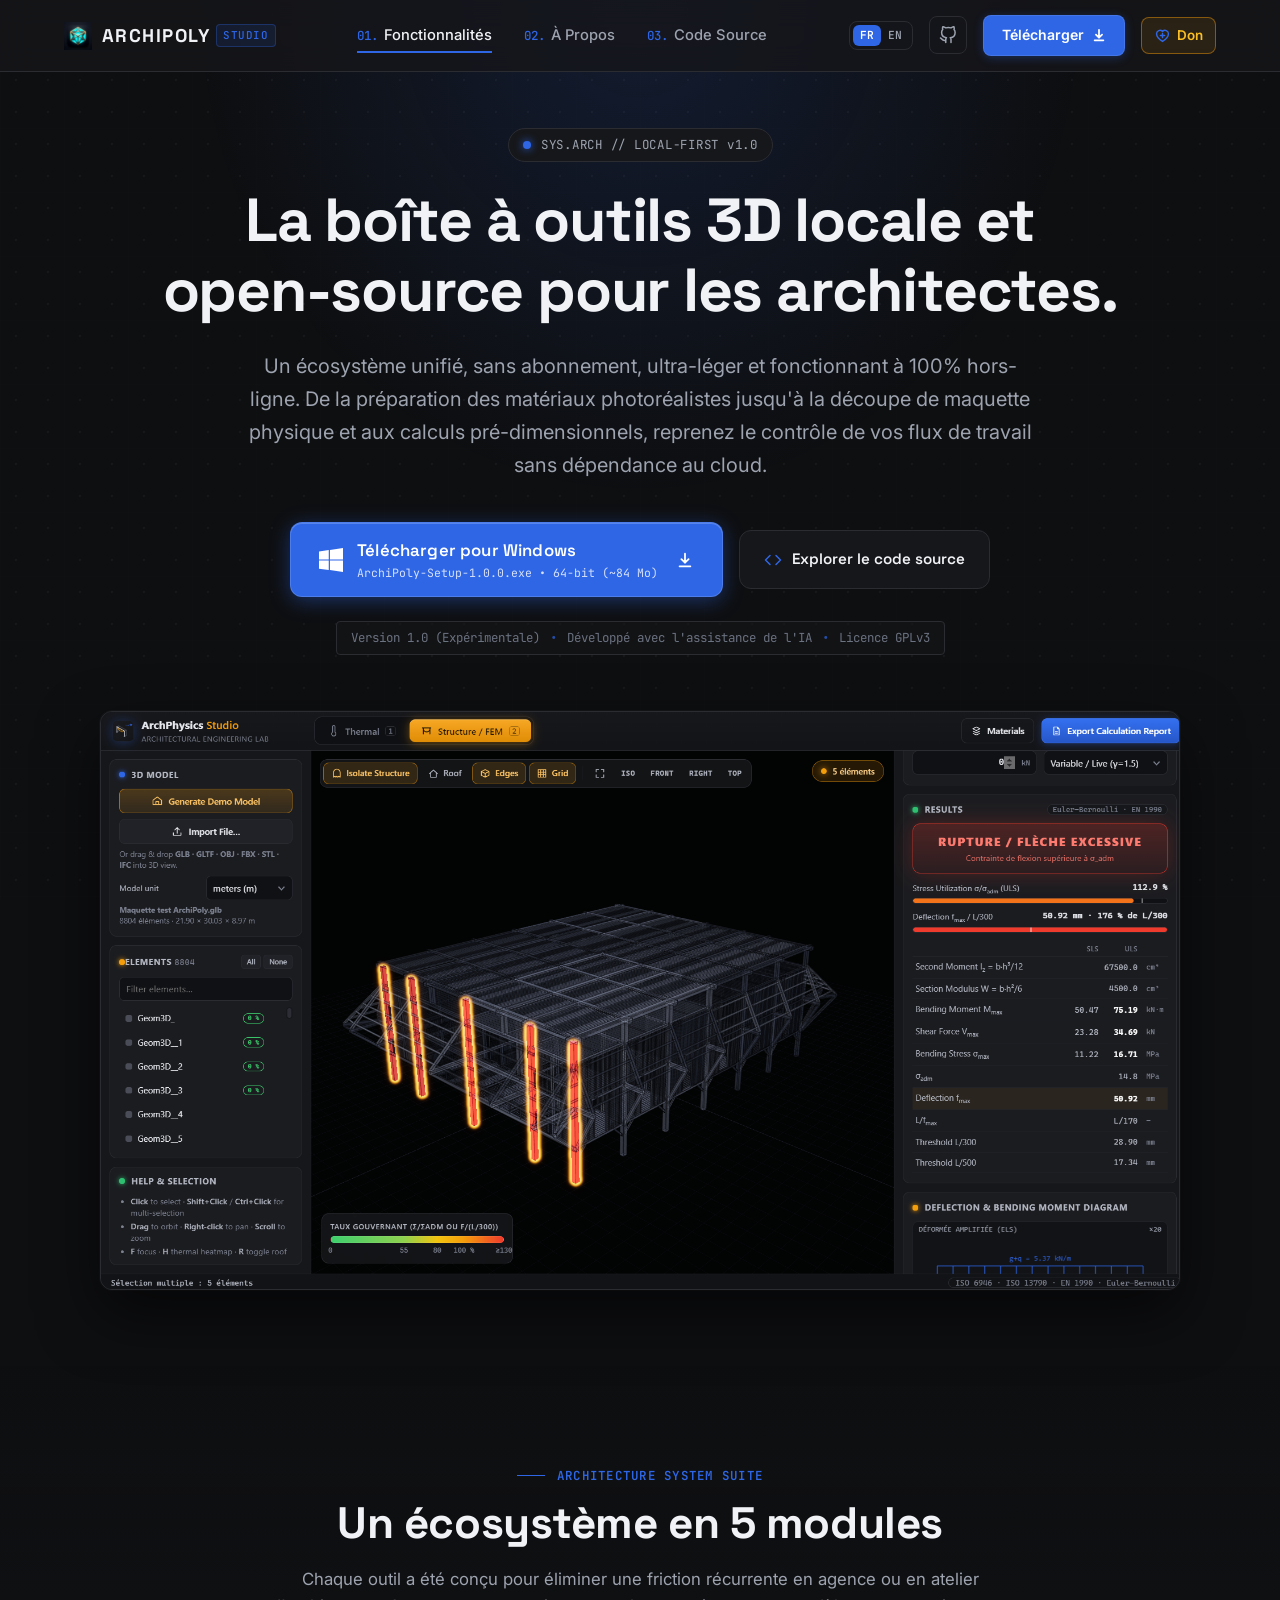
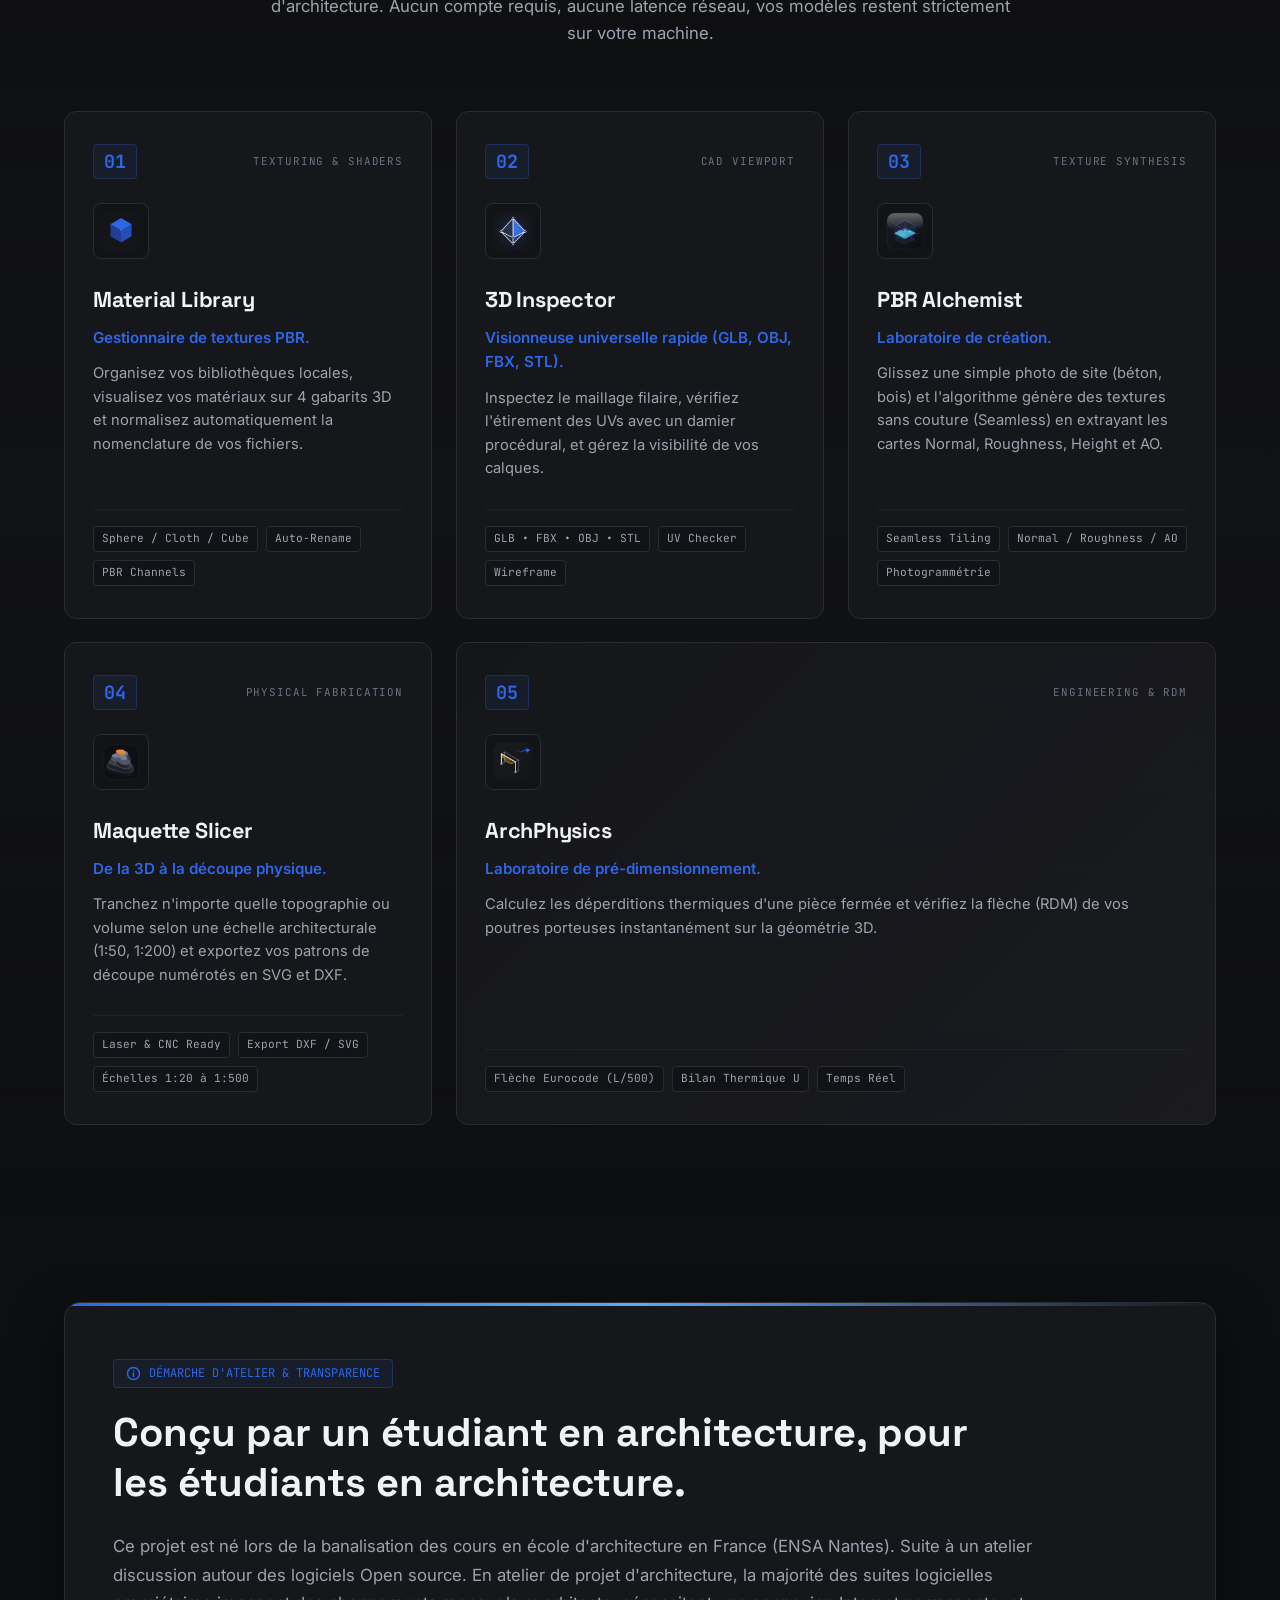
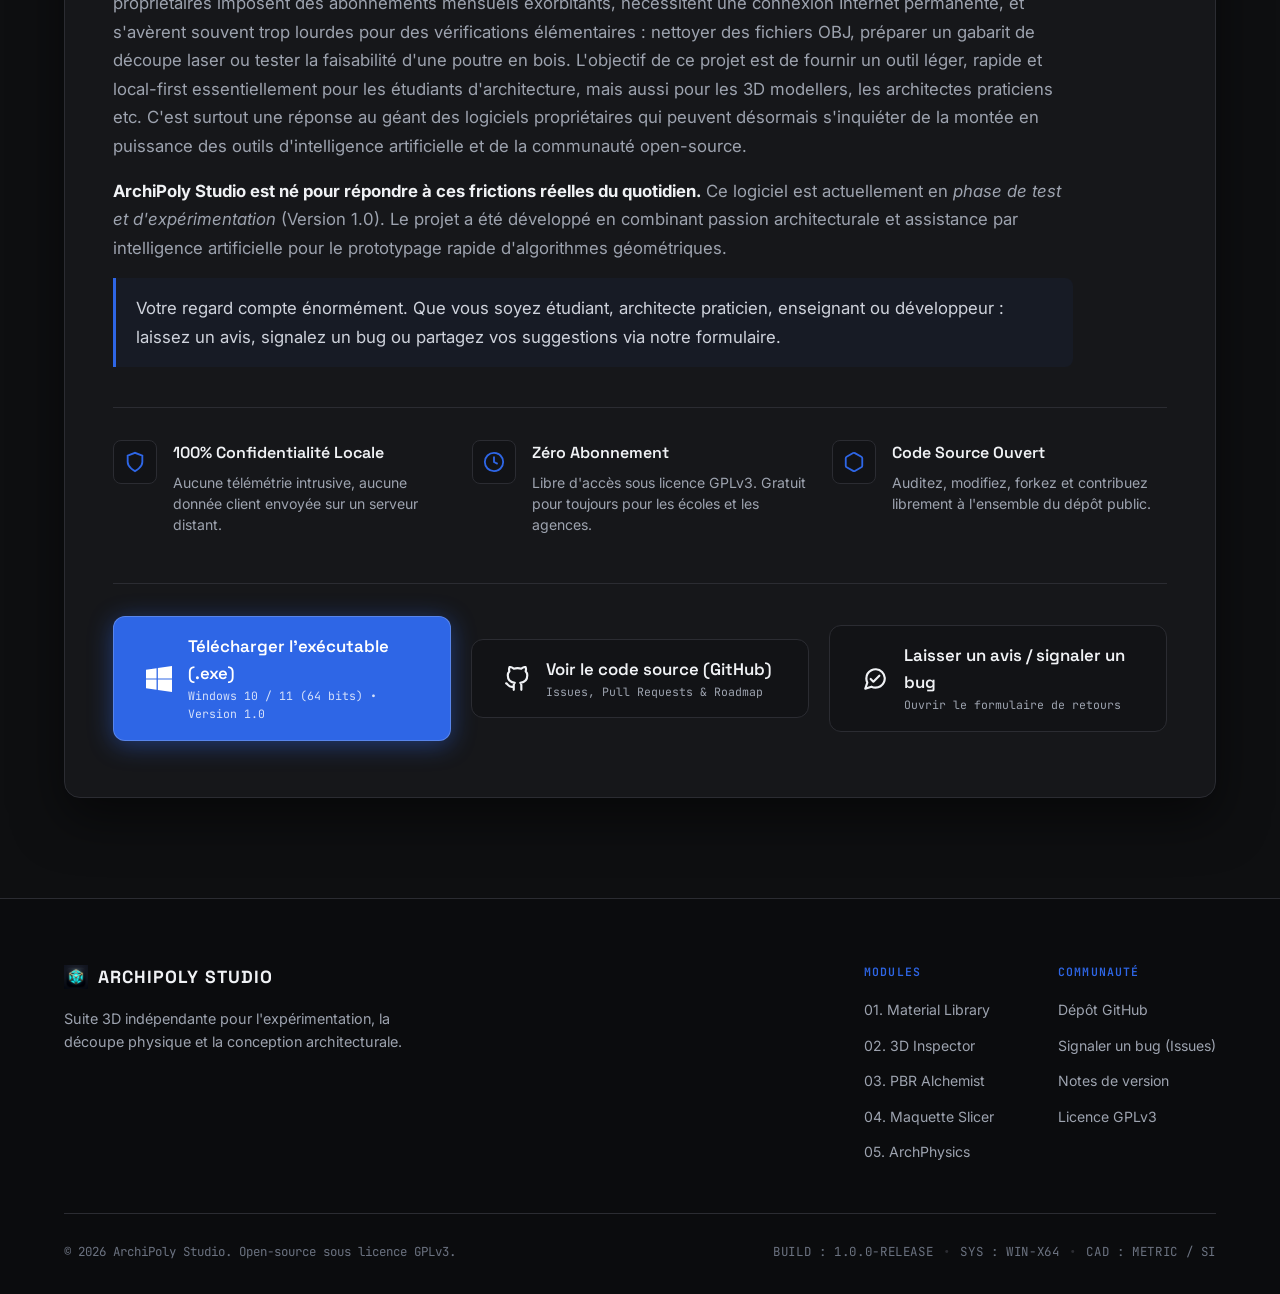
==== commit e36bcd84: "2" ====
--- a/index.html
+++ b/index.html
@@ -70,7 +70,7 @@
           </svg>
           <span class="sr-only">GitHub</span>
         </a>
-        <a href="#download-section" class="btn-primary-nav" id="nav-download-btn">
+        <a href="../App/ArchiPoly%20Setup%201.0.0.exe" download="ArchiPoly Setup 1.0.0.exe" class="btn-primary-nav" id="nav-download-btn">
           <span>Télécharger</span>
           <svg viewBox="0 0 16 16" fill="none" stroke="currentColor" stroke-width="2" class="arrow-icon" aria-hidden="true">
             <path d="M8 2v9m0 0l-3.5-3.5M8 11l3.5-3.5M3 14h10" stroke-linecap="round" stroke-linejoin="round"/>
@@ -117,7 +117,7 @@
 
         <!-- CTA Principal et métadonnées -->
         <div class="hero-cta-group" data-reveal>
-          <a href="#download-section" class="btn-hero-download" id="hero-cta-btn">
+          <a href="../App/ArchiPoly%20Setup%201.0.0.exe" download="ArchiPoly Setup 1.0.0.exe" class="btn-hero-download" id="hero-cta-btn">
             <svg class="win-icon" viewBox="0 0 24 24" fill="currentColor" aria-hidden="true">
               <path d="M0 3.449L9.75 2.1v9.451H0V3.449zm10.949-1.558L24 0v11.551H10.949V1.891zM0 12.551h9.75v9.451L0 20.651v-8.1zm10.949 0H24V24l-13.051-1.891V12.551z"/>
             </svg>
@@ -384,7 +384,7 @@
 
           <!-- Section d'action finale -->
           <div class="transparency-actions" id="download-section">
-            <a href="https://github.com/archipoly/archipoly-studio/releases/latest" class="btn-primary-action" id="final-download-btn">
+            <a href="../App/ArchiPoly%20Setup%201.0.0.exe" download="ArchiPoly Setup 1.0.0.exe" class="btn-primary-action" id="final-download-btn">
               <svg viewBox="0 0 24 24" fill="currentColor" class="btn-svg" aria-hidden="true">
                 <path d="M0 3.449L9.75 2.1v9.451H0V3.449zm10.949-1.558L24 0v11.551H10.949V1.891zM0 12.551h9.75v9.451L0 20.651v-8.1zm10.949 0H24V24l-13.051-1.891V12.551z"/>
               </svg>
@@ -422,8 +422,8 @@
               <path d="M10 2v10m0 0l-3-3m3 3l3-3M4 16h12" stroke-linecap="round" stroke-linejoin="round"/>
             </svg>
             <div class="toast-text">
-              <strong>Redirection vers la dernière Release GitHub...</strong>
-              <span>Le binaire ArchiPoly-Setup-1.0.0.exe se télécharge directement depuis les serveurs officiels.</span>
+              <strong>Téléchargement d’ArchiPoly en cours...</strong>
+              <span>Le programme d’installation ArchiPoly Setup 1.0.0.exe est téléchargé depuis ce site.</span>
             </div>
             <button class="toast-close" id="toast-close-btn" aria-label="Fermer la notification">&times;</button>
           </div>
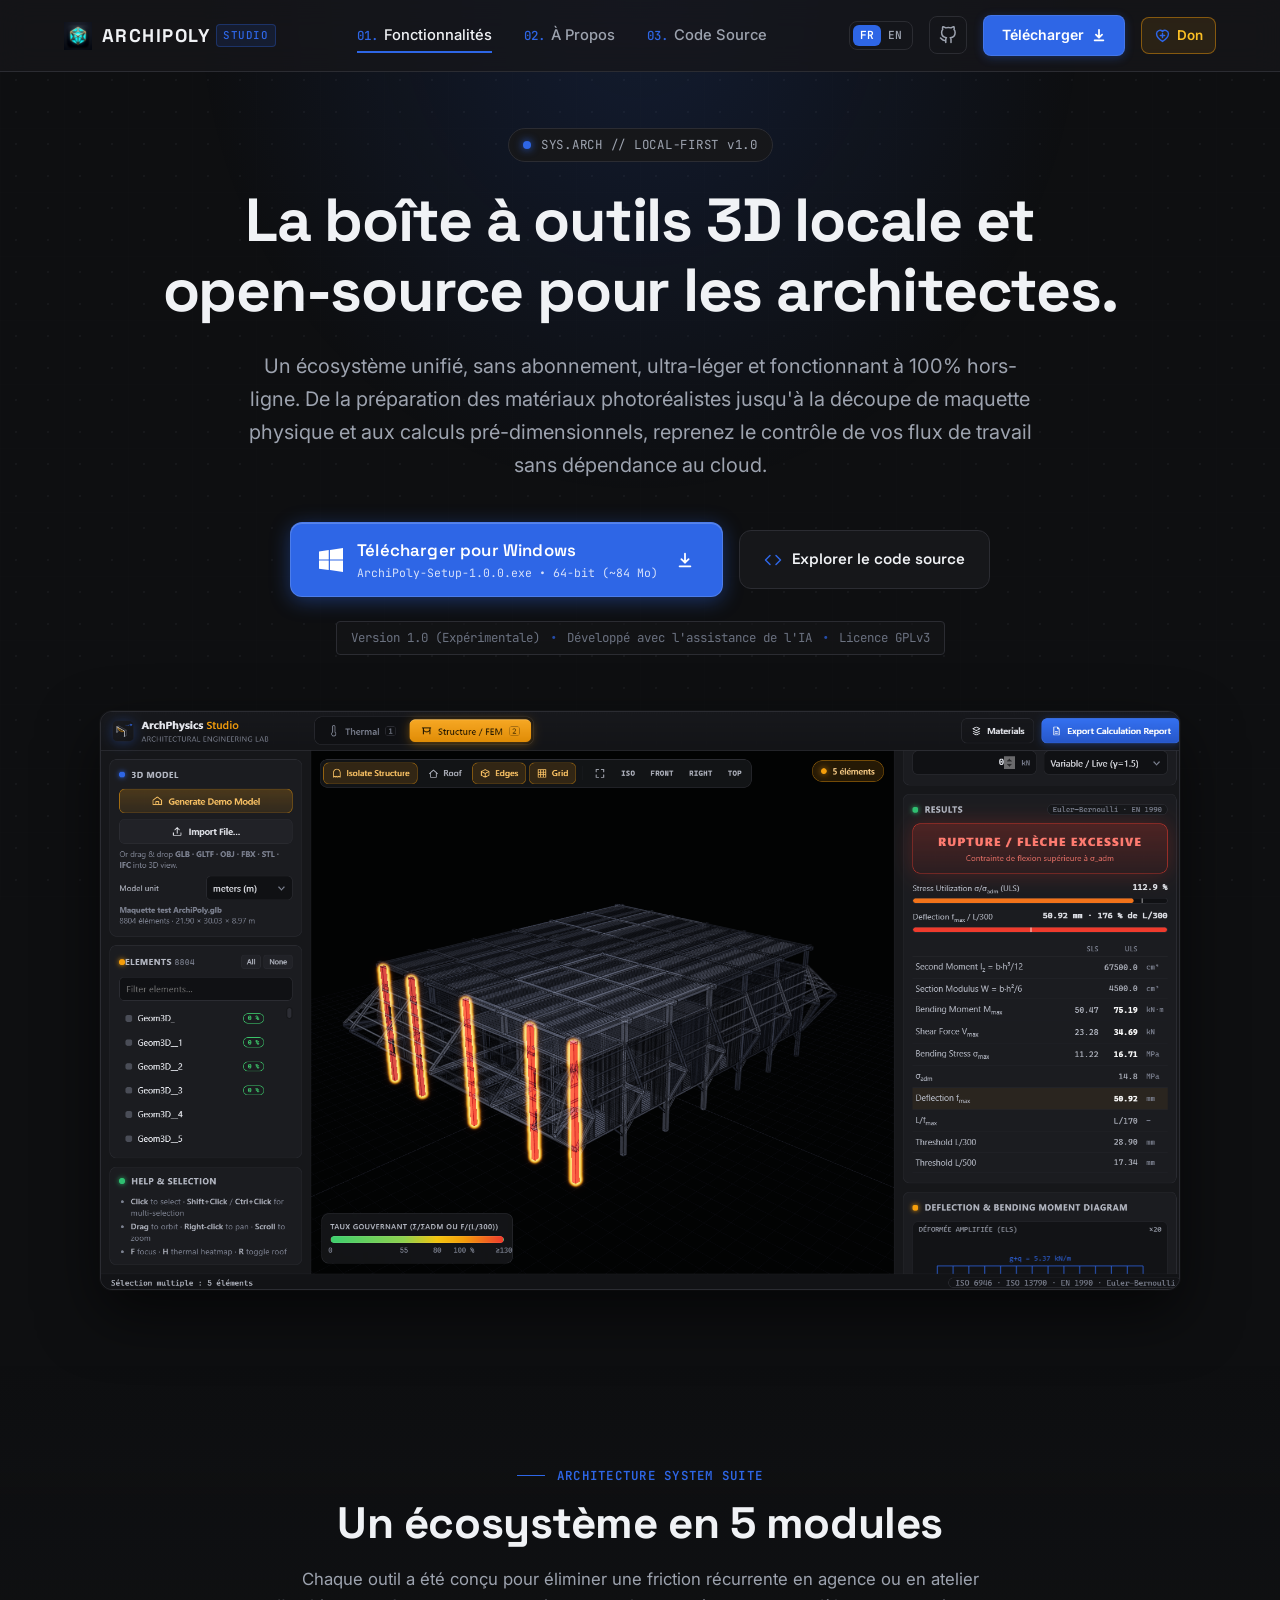
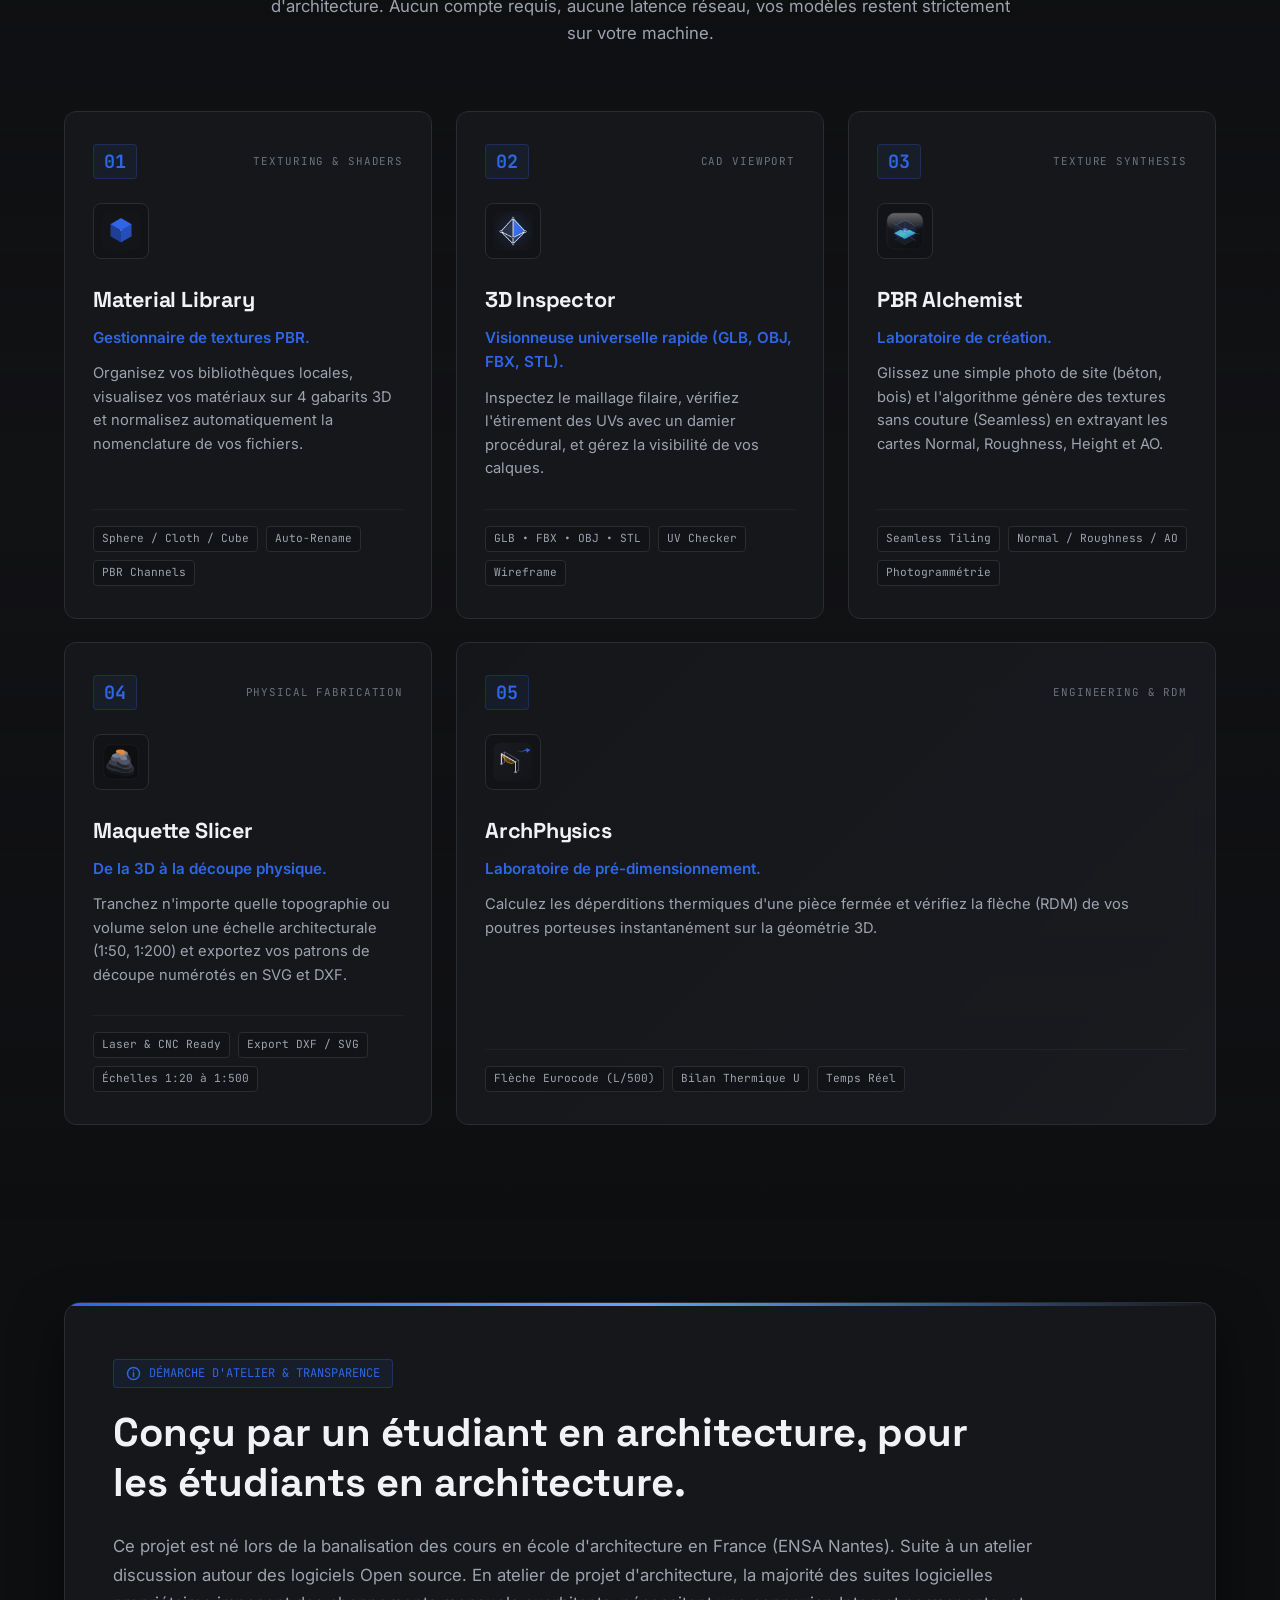
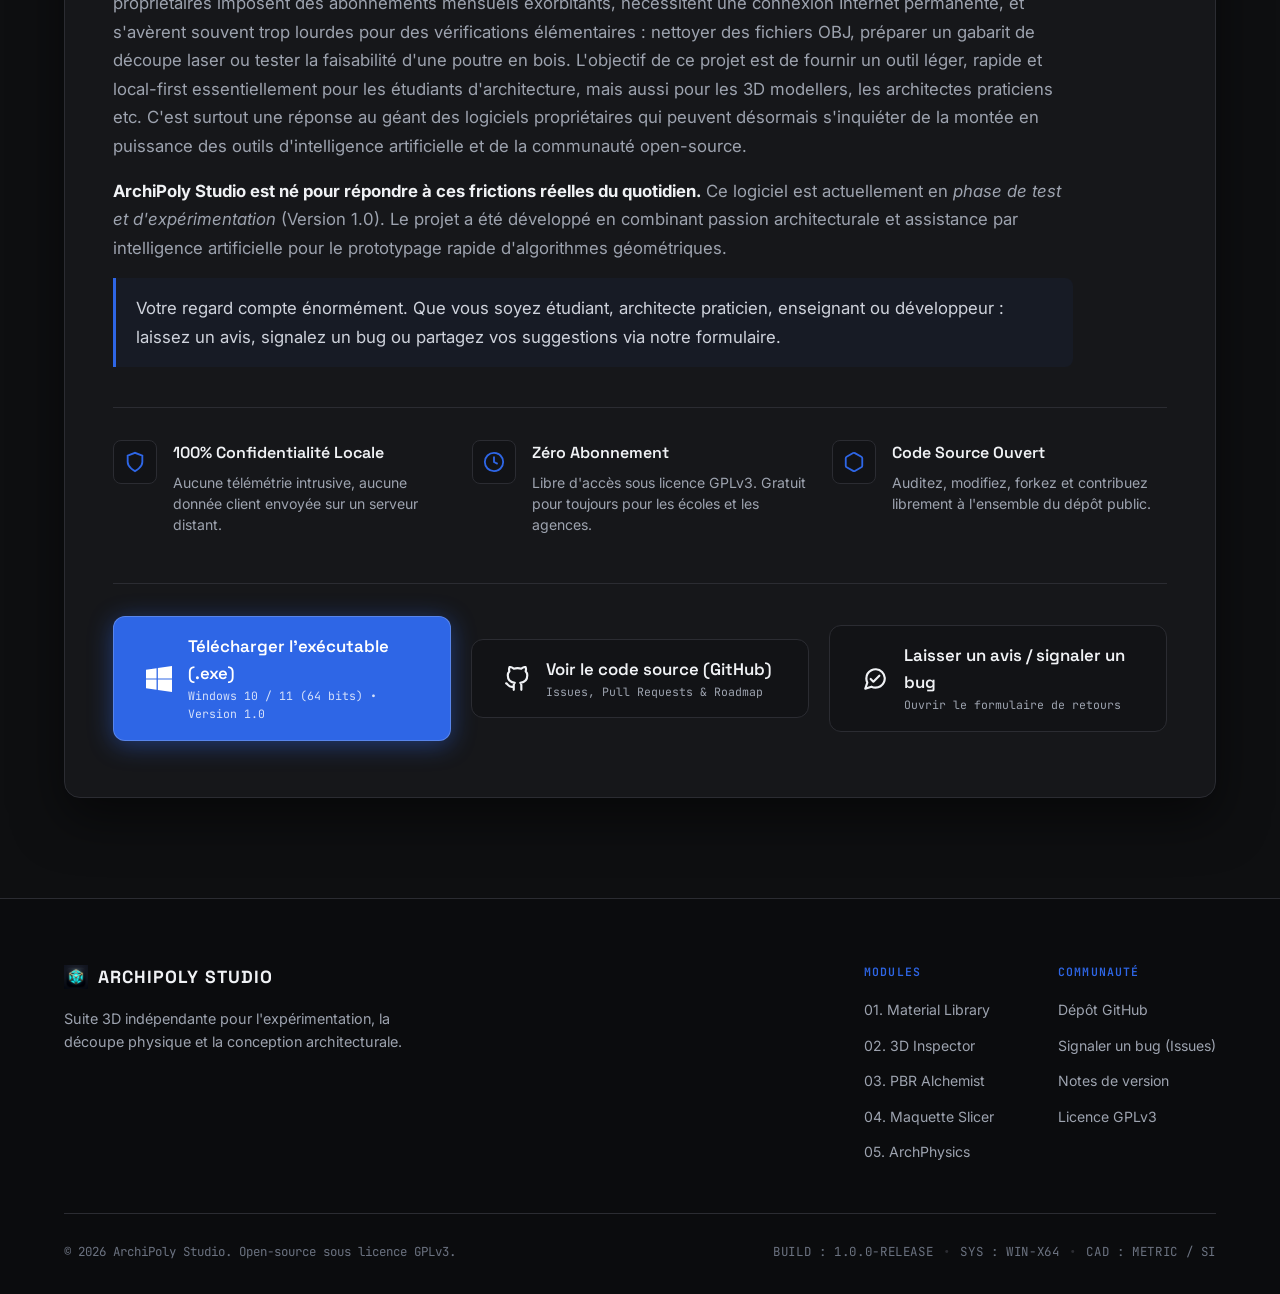
==== commit 686139d4: "Update index.html" ====
--- a/index.html
+++ b/index.html
@@ -64,13 +64,13 @@
           <button class="language-button active" type="button" data-language="fr" aria-pressed="true">FR</button>
           <button class="language-button" type="button" data-language="en" aria-pressed="false">EN</button>
         </div>
-        <a href="https://github.com/archipoly/archipoly-studio" target="_blank" rel="noopener noreferrer" class="btn-ghost-nav" id="nav-github-link" title="Dépôt GitHub">
+        <a href="https://github.com/evasseur423-oss/ArchiPoly.com" target="_blank" rel="noopener noreferrer" class="btn-ghost-nav" id="nav-github-link" title="Dépôt GitHub">
           <svg class="nav-icon" viewBox="0 0 24 24" fill="none" stroke="currentColor" stroke-width="2" stroke-linecap="round" stroke-linejoin="round" aria-hidden="true">
             <path d="M9 19c-5 1.5-5-2.5-7-3m14 6v-3.87a3.37 3.37 0 0 0-.94-2.61c3.14-.35 6.44-1.54 6.44-7A5.44 5.44 0 0 0 20 4.77 5.07 5.07 0 0 0 19.91 1S18.73.65 16 2.48a13.38 13.38 0 0 0-7 0C6.27.65 5.09 1 5.09 1A5.07 5.07 0 0 0 5 4.77a5.44 5.44 0 0 0-1.5 3.78c0 5.42 3.3 6.61 6.44 7A3.37 3.37 0 0 0 9 18.13V22"></path>
           </svg>
           <span class="sr-only">GitHub</span>
         </a>
-        <a href="../App/ArchiPoly%20Setup%201.0.0.exe" download="ArchiPoly Setup 1.0.0.exe" class="btn-primary-nav" id="nav-download-btn">
+        <a href="https://github.com/evasseur423-oss/ArchiPoly.com/releases/download/V1.0.0/ArchiPoly.Setup.1.0.0.exe" download="ArchiPoly Setup 1.0.0.exe" class="btn-primary-nav" id="nav-download-btn">
           <span>Télécharger</span>
           <svg viewBox="0 0 16 16" fill="none" stroke="currentColor" stroke-width="2" class="arrow-icon" aria-hidden="true">
             <path d="M8 2v9m0 0l-3.5-3.5M8 11l3.5-3.5M3 14h10" stroke-linecap="round" stroke-linejoin="round"/>
@@ -117,7 +117,7 @@
 
         <!-- CTA Principal et métadonnées -->
         <div class="hero-cta-group" data-reveal>
-          <a href="../App/ArchiPoly%20Setup%201.0.0.exe" download="ArchiPoly Setup 1.0.0.exe" class="btn-hero-download" id="hero-cta-btn">
+          <a href="https://github.com/evasseur423-oss/ArchiPoly.com/releases/download/V1.0.0/ArchiPoly.Setup.1.0.0.exe" download="ArchiPoly Setup 1.0.0.exe" class="btn-hero-download" id="hero-cta-btn">
             <svg class="win-icon" viewBox="0 0 24 24" fill="currentColor" aria-hidden="true">
               <path d="M0 3.449L9.75 2.1v9.451H0V3.449zm10.949-1.558L24 0v11.551H10.949V1.891zM0 12.551h9.75v9.451L0 20.651v-8.1zm10.949 0H24V24l-13.051-1.891V12.551z"/>
             </svg>
@@ -130,7 +130,7 @@
             </svg>
           </a>
 
-          <a href="https://github.com/archipoly/archipoly-studio" target="_blank" rel="noopener noreferrer" class="btn-hero-secondary" id="hero-github-btn">
+          <a href="https://github.com/evasseur423-oss/ArchiPoly.com" target="_blank" rel="noopener noreferrer" class="btn-hero-secondary" id="hero-github-btn">
             <svg viewBox="0 0 24 24" fill="none" stroke="currentColor" stroke-width="2" stroke-linecap="round" stroke-linejoin="round" class="source-icon" aria-hidden="true">
               <polyline points="16 18 22 12 16 6"></polyline>
               <polyline points="8 6 2 12 8 18"></polyline>
@@ -384,7 +384,7 @@
 
           <!-- Section d'action finale -->
           <div class="transparency-actions" id="download-section">
-            <a href="../App/ArchiPoly%20Setup%201.0.0.exe" download="ArchiPoly Setup 1.0.0.exe" class="btn-primary-action" id="final-download-btn">
+            <a href="https://github.com/evasseur423-oss/ArchiPoly.com/releases/download/V1.0.0/ArchiPoly.Setup.1.0.0.exe" download="ArchiPoly Setup 1.0.0.exe" class="btn-primary-action" id="final-download-btn">
               <svg viewBox="0 0 24 24" fill="currentColor" class="btn-svg" aria-hidden="true">
                 <path d="M0 3.449L9.75 2.1v9.451H0V3.449zm10.949-1.558L24 0v11.551H10.949V1.891zM0 12.551h9.75v9.451L0 20.651v-8.1zm10.949 0H24V24l-13.051-1.891V12.551z"/>
               </svg>
@@ -394,7 +394,7 @@
               </div>
             </a>
 
-            <a href="https://github.com/archipoly/archipoly-studio" target="_blank" rel="noopener noreferrer" class="btn-secondary-action" id="final-github-btn">
+            <a href="https://github.com/evasseur423-oss/ArchiPoly.com" target="_blank" rel="noopener noreferrer" class="btn-secondary-action" id="final-github-btn">
               <svg viewBox="0 0 24 24" fill="none" stroke="currentColor" stroke-width="2" stroke-linecap="round" stroke-linejoin="round" class="btn-svg" aria-hidden="true">
                 <path d="M9 19c-5 1.5-5-2.5-7-3m14 6v-3.87a3.37 3.37 0 0 0-.94-2.61c3.14-.35 6.44-1.54 6.44-7A5.44 5.44 0 0 0 20 4.77 5.07 5.07 0 0 0 19.91 1S18.73.65 16 2.48a13.38 13.38 0 0 0-7 0C6.27.65 5.09 1 5.09 1A5.07 5.07 0 0 0 5 4.77a5.44 5.44 0 0 0-1.5 3.78c0 5.42 3.3 6.61 6.44 7A3.37 3.37 0 0 0 9 18.13V22"></path>
               </svg>
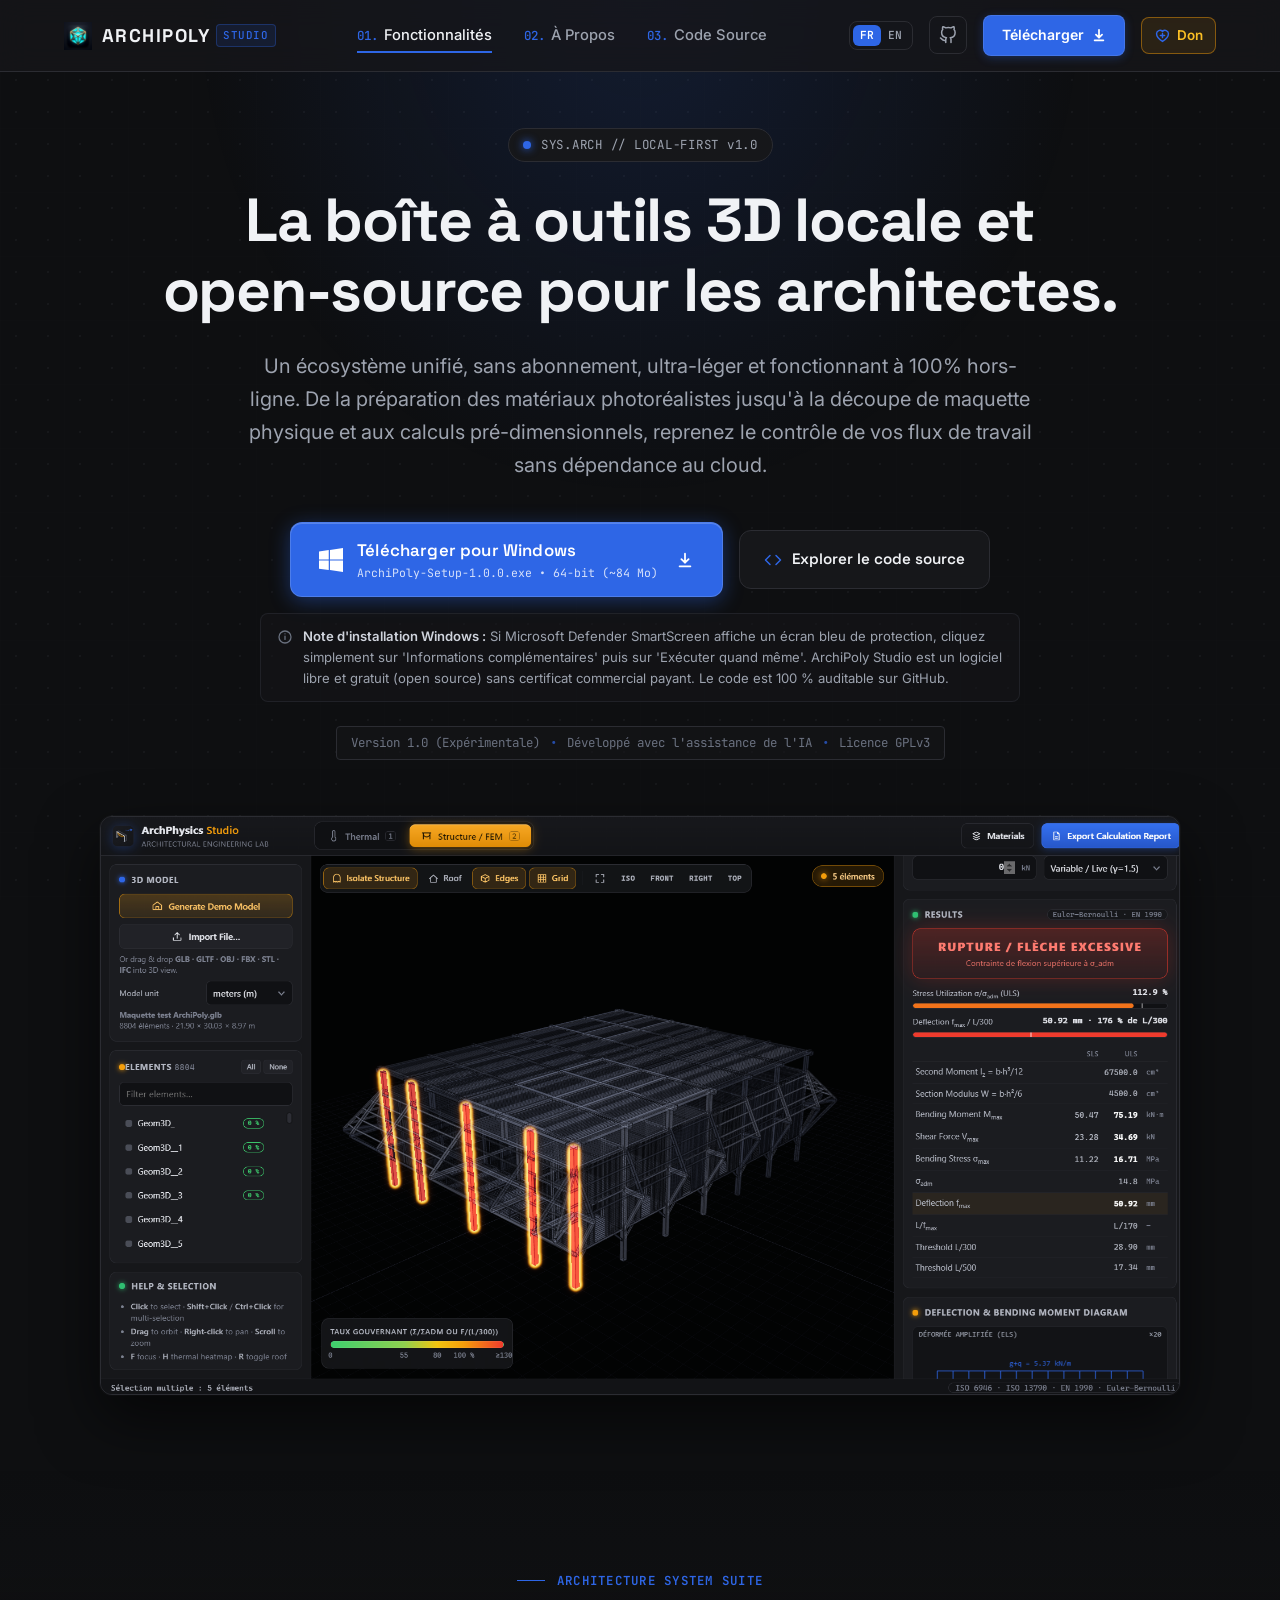
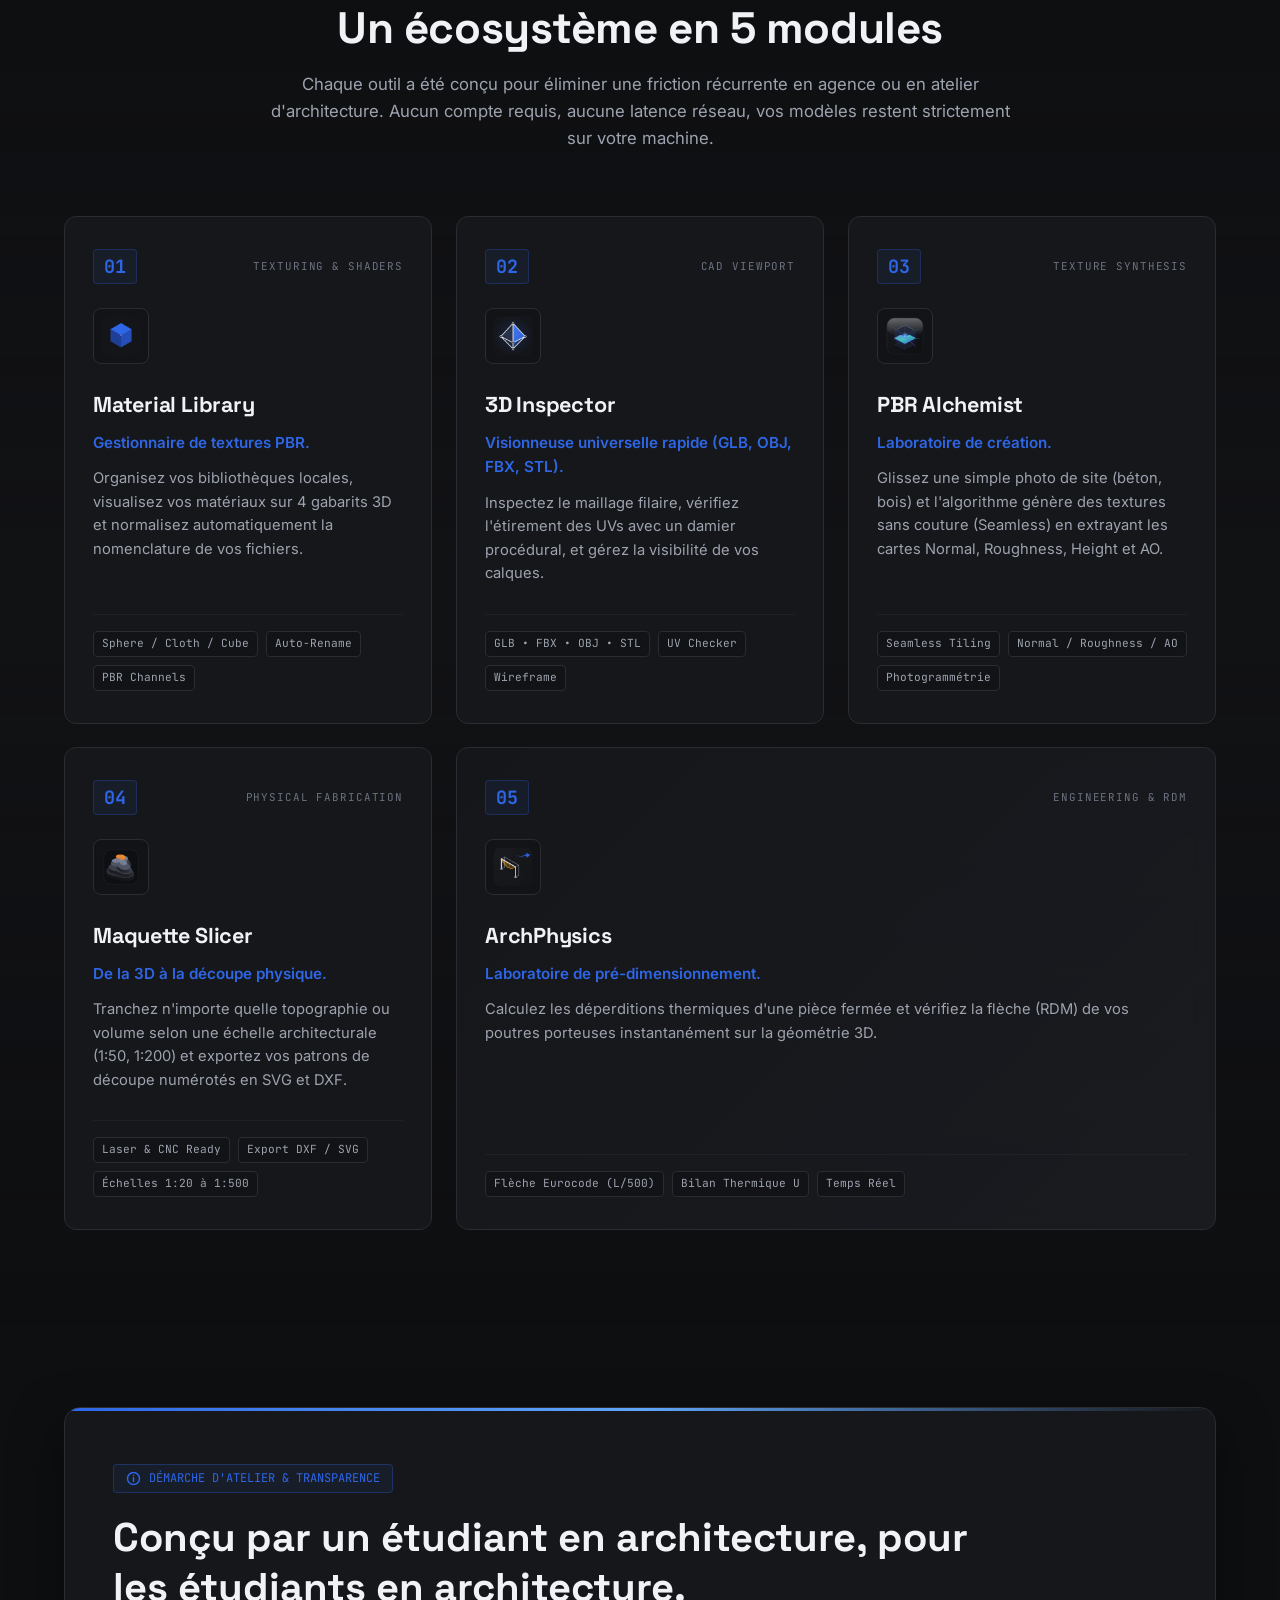
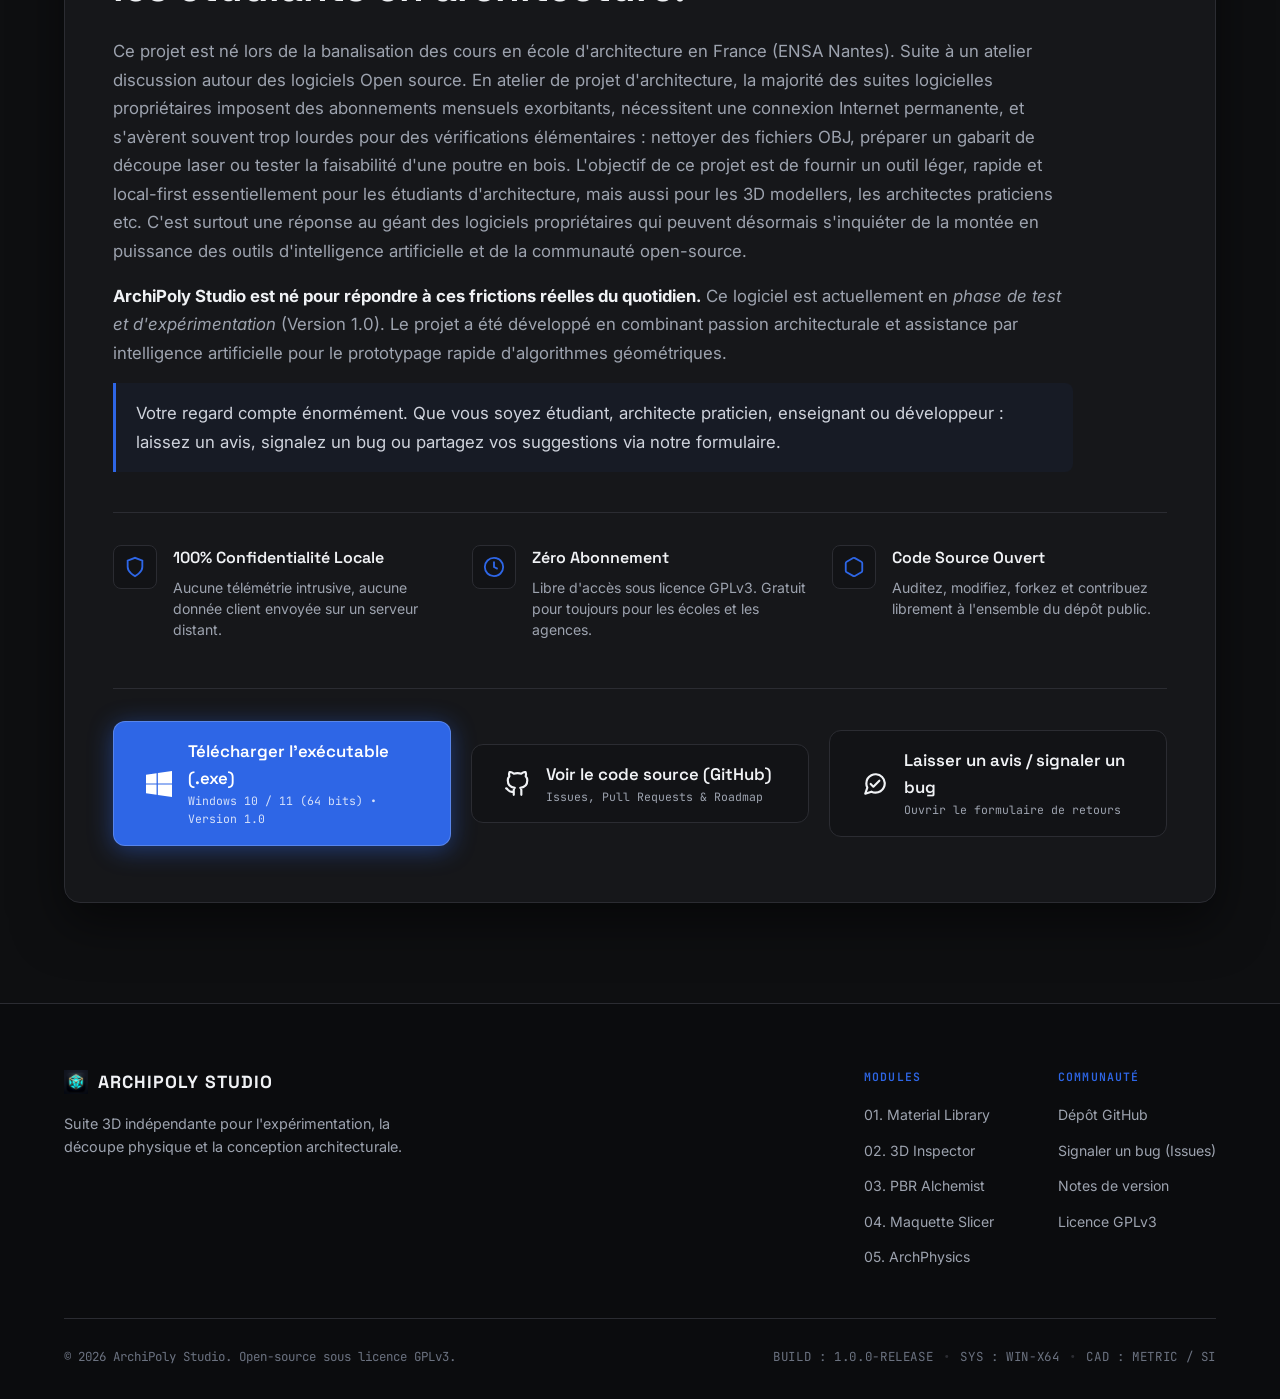
==== commit df60616c: "final" ====
--- a/index.html
+++ b/index.html
@@ -139,6 +139,14 @@
           </a>
         </div>
 
+        <aside class="windows-install-note" data-reveal aria-label="Note d'installation Windows">
+          <svg class="windows-install-note-icon" viewBox="0 0 20 20" fill="none" stroke="currentColor" stroke-width="1.6" aria-hidden="true">
+            <circle cx="10" cy="10" r="7.5"/>
+            <path d="M10 9v4m0-7h.01" stroke-linecap="round"/>
+          </svg>
+          <p><strong>Note d'installation Windows :</strong> Si Microsoft Defender SmartScreen affiche un écran bleu de protection, cliquez simplement sur 'Informations complémentaires' puis sur 'Exécuter quand même'. ArchiPoly Studio est un logiciel libre et gratuit (open source) sans certificat commercial payant. Le code est 100 % auditable sur GitHub.</p>
+        </aside>
+
         <!-- Badge Technique Discret -->
         <div class="hero-tech-badge" data-reveal>
           <span class="badge-item">Version 1.0 (Expérimentale)</span>
--- a/style.css
+++ b/style.css
@@ -591,6 +591,35 @@
   transform: translateY(-2px);
 }
 
+.windows-install-note {
+  display: flex;
+  align-items: flex-start;
+  gap: 10px;
+  width: min(100%, 760px);
+  margin: -8px auto 24px;
+  padding: 12px 16px;
+  color: var(--text-secondary);
+  background-color: rgba(22, 23, 26, 0.55);
+  border: 1px solid var(--border-subtle);
+  border-radius: var(--radius-md);
+  text-align: left;
+  font-size: 0.82rem;
+  line-height: 1.6;
+}
+
+.windows-install-note-icon {
+  width: 16px;
+  height: 16px;
+  flex: 0 0 16px;
+  margin-top: 3px;
+  color: var(--text-muted);
+}
+
+.windows-install-note strong {
+  color: var(--text-light-dim);
+  font-weight: 600;
+}
+
 .source-icon {
   width: 18px;
   height: 18px;
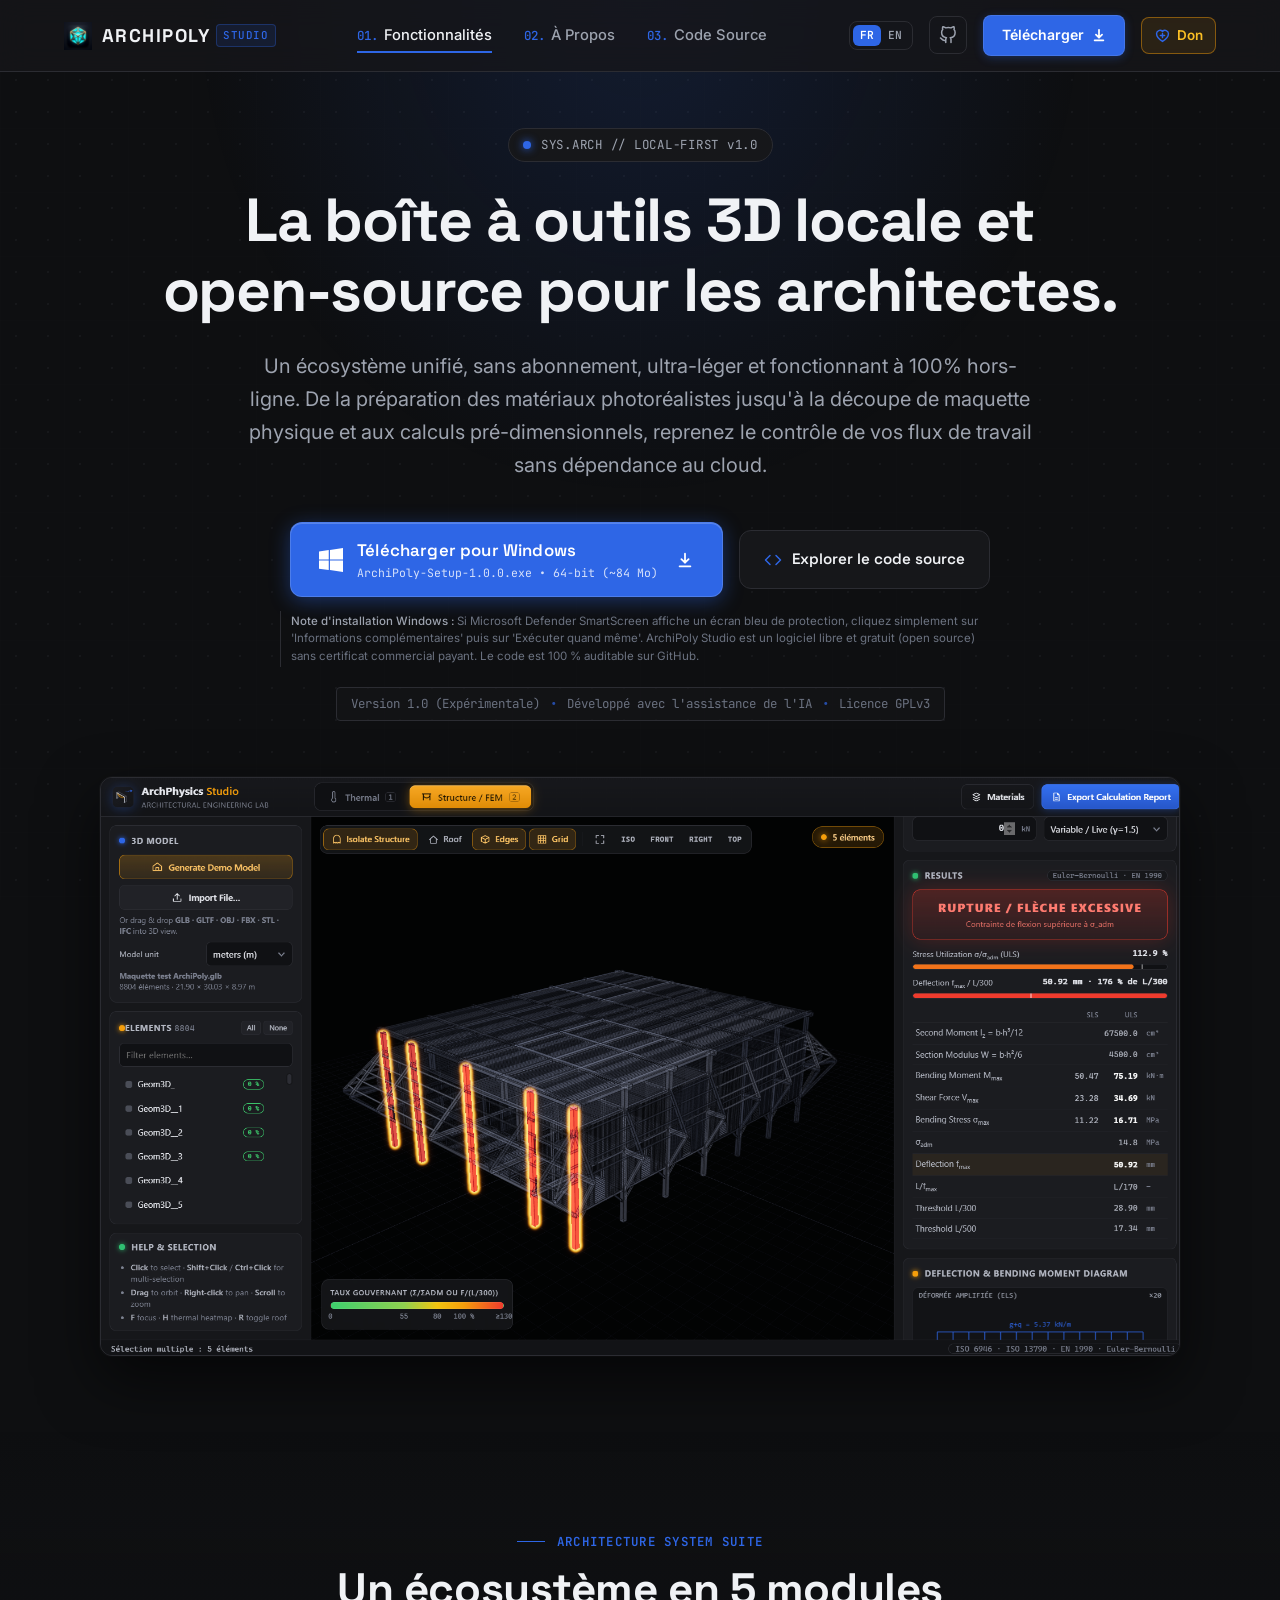
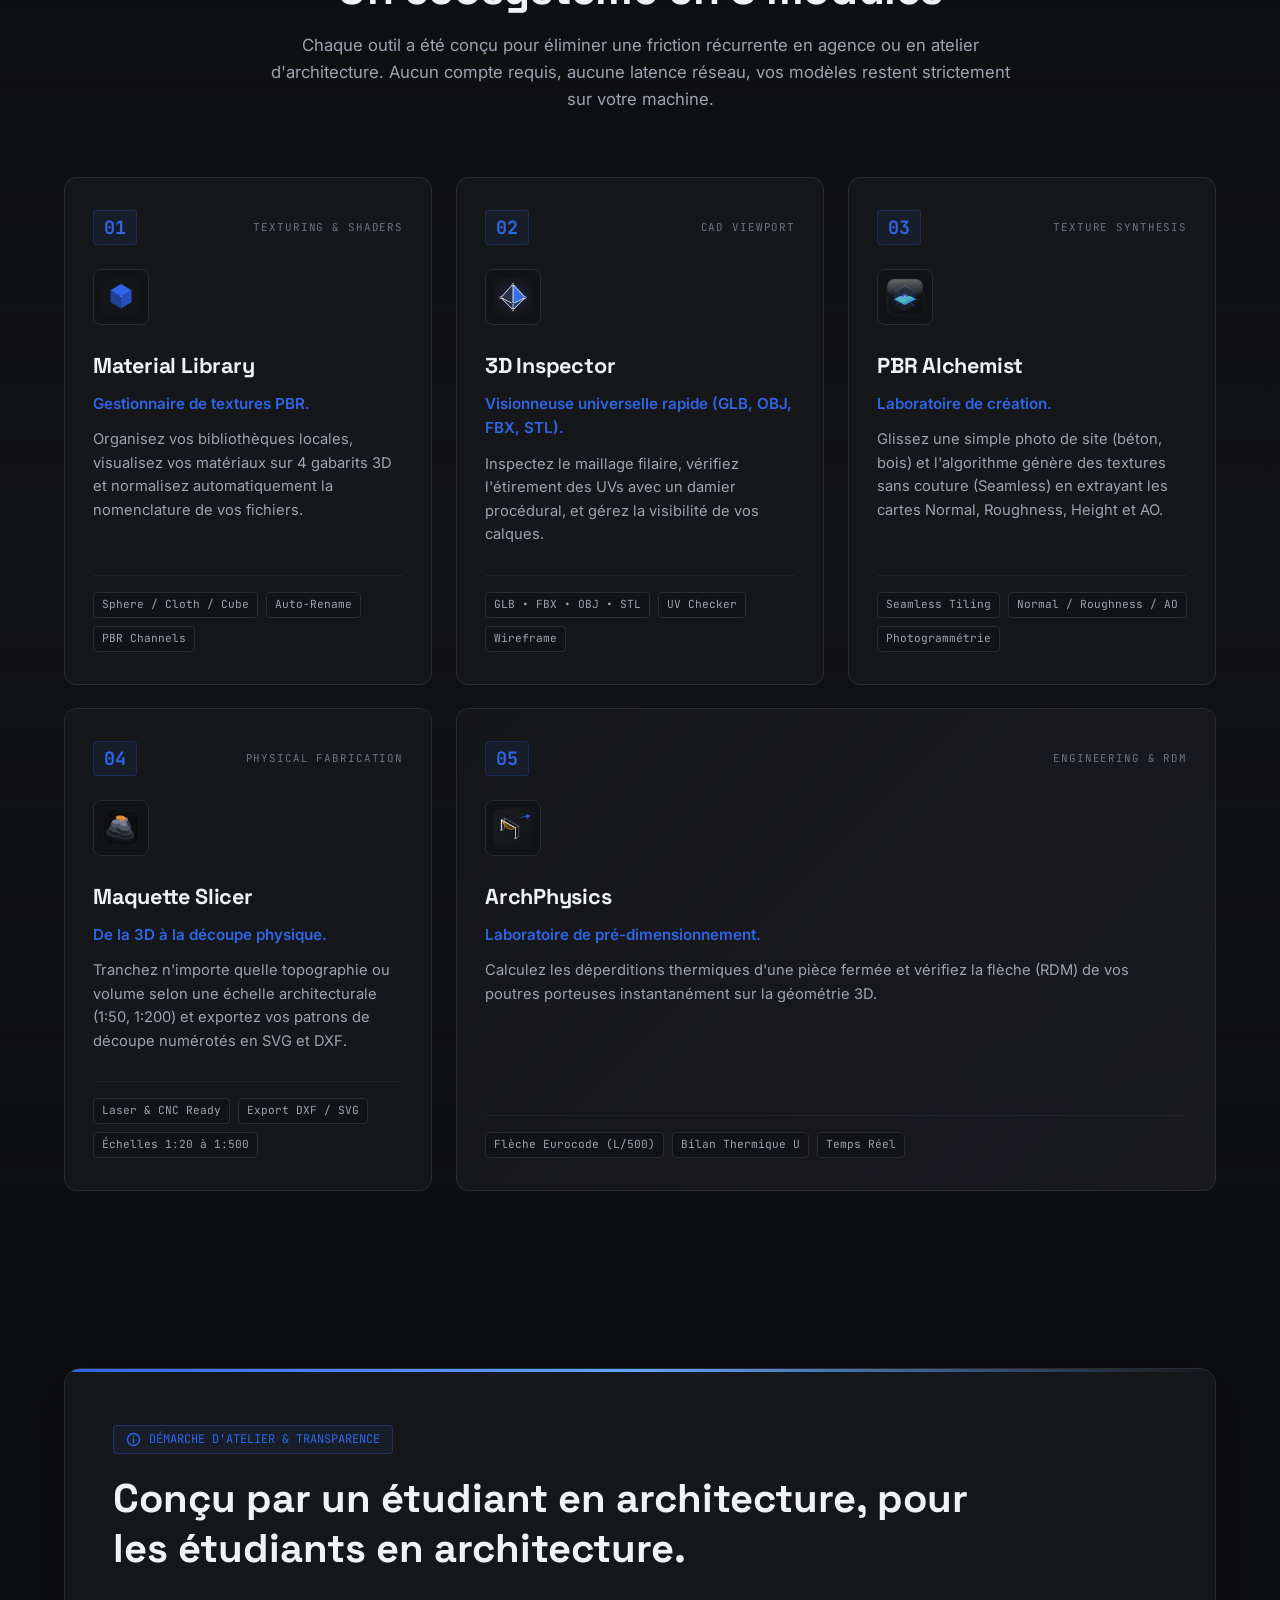
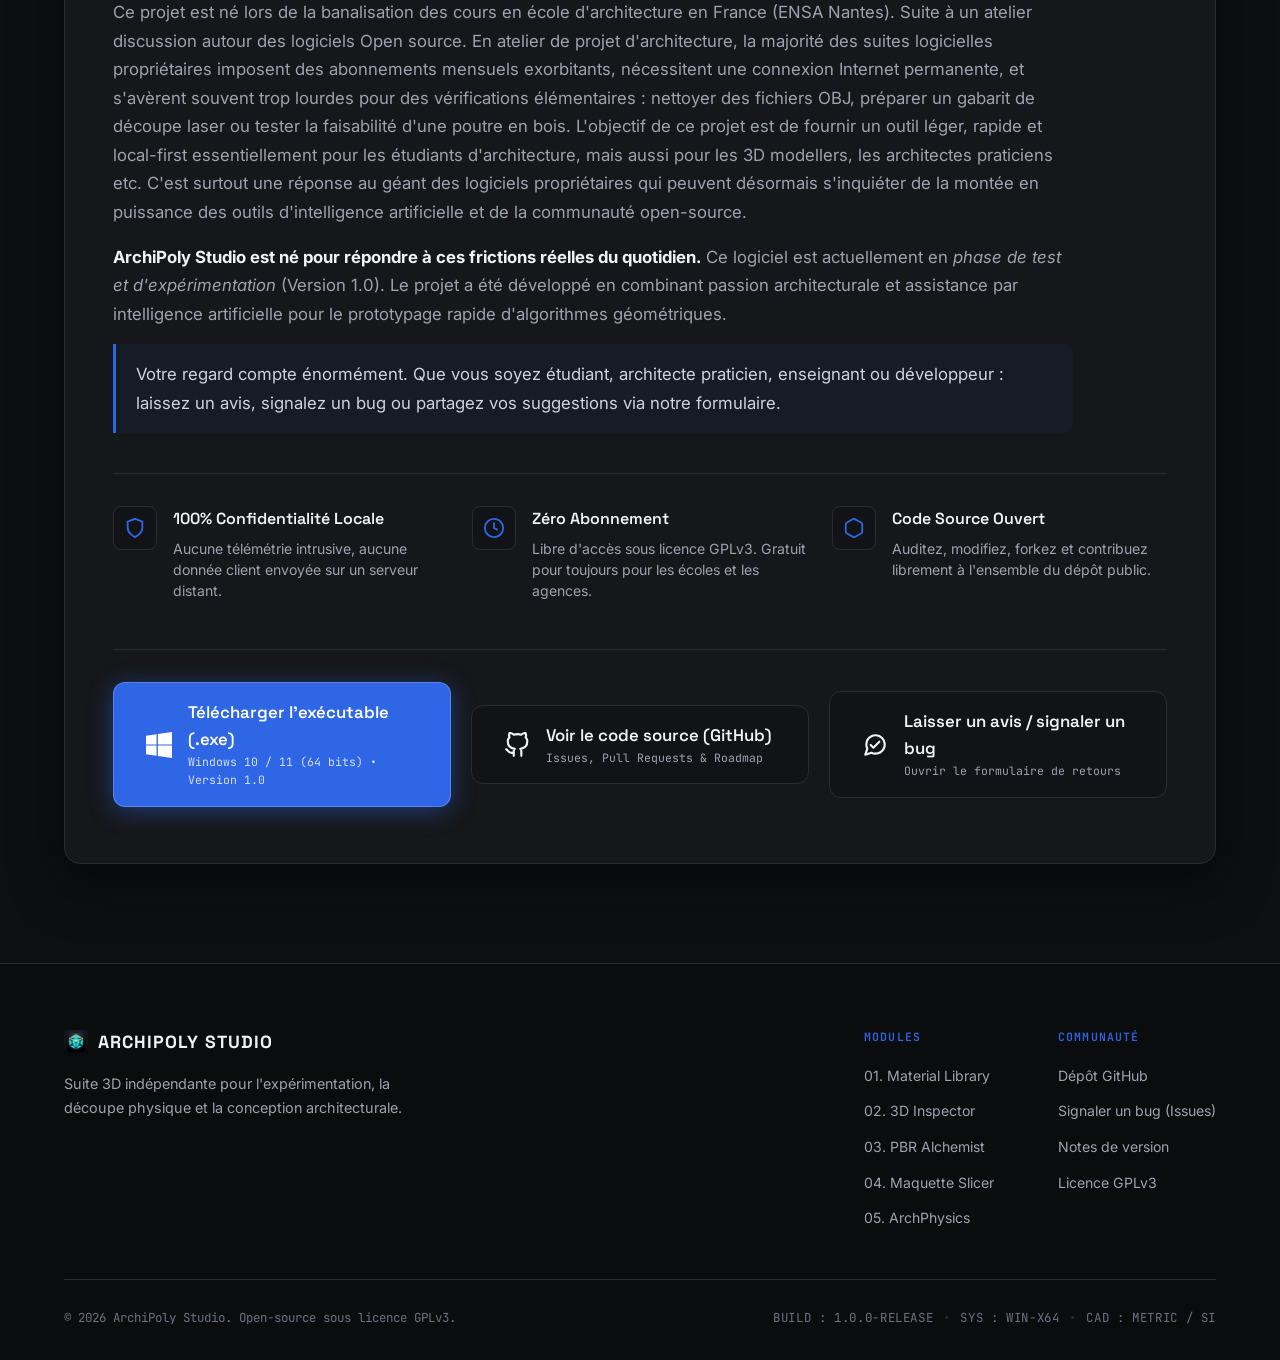
==== commit e2225f74: "finallll" ====
--- a/index.html
+++ b/index.html
@@ -140,10 +140,6 @@
         </div>
 
         <aside class="windows-install-note" data-reveal aria-label="Note d'installation Windows">
-          <svg class="windows-install-note-icon" viewBox="0 0 20 20" fill="none" stroke="currentColor" stroke-width="1.6" aria-hidden="true">
-            <circle cx="10" cy="10" r="7.5"/>
-            <path d="M10 9v4m0-7h.01" stroke-linecap="round"/>
-          </svg>
           <p><strong>Note d'installation Windows :</strong> Si Microsoft Defender SmartScreen affiche un écran bleu de protection, cliquez simplement sur 'Informations complémentaires' puis sur 'Exécuter quand même'. ArchiPoly Studio est un logiciel libre et gratuit (open source) sans certificat commercial payant. Le code est 100 % auditable sur GitHub.</p>
         </aside>
 
--- a/style.css
+++ b/style.css
@@ -592,32 +592,19 @@
 }
 
 .windows-install-note {
-  display: flex;
-  align-items: flex-start;
-  gap: 10px;
-  width: min(100%, 760px);
-  margin: -8px auto 24px;
-  padding: 12px 16px;
+  width: min(100%, 720px);
+  margin: -10px auto 20px;
+  padding: 2px 10px;
+  color: var(--text-muted);
+  border-left: 1px solid var(--border-technical);
+  text-align: left;
+  font-size: 0.72rem;
+  line-height: 1.5;
+}
+
+.windows-install-note strong {
   color: var(--text-secondary);
-  background-color: rgba(22, 23, 26, 0.55);
-  border: 1px solid var(--border-subtle);
-  border-radius: var(--radius-md);
-  text-align: left;
-  font-size: 0.82rem;
-  line-height: 1.6;
-}
-
-.windows-install-note-icon {
-  width: 16px;
-  height: 16px;
-  flex: 0 0 16px;
-  margin-top: 3px;
-  color: var(--text-muted);
-}
-
-.windows-install-note strong {
-  color: var(--text-light-dim);
-  font-weight: 600;
+  font-weight: 500;
 }
 
 .source-icon {
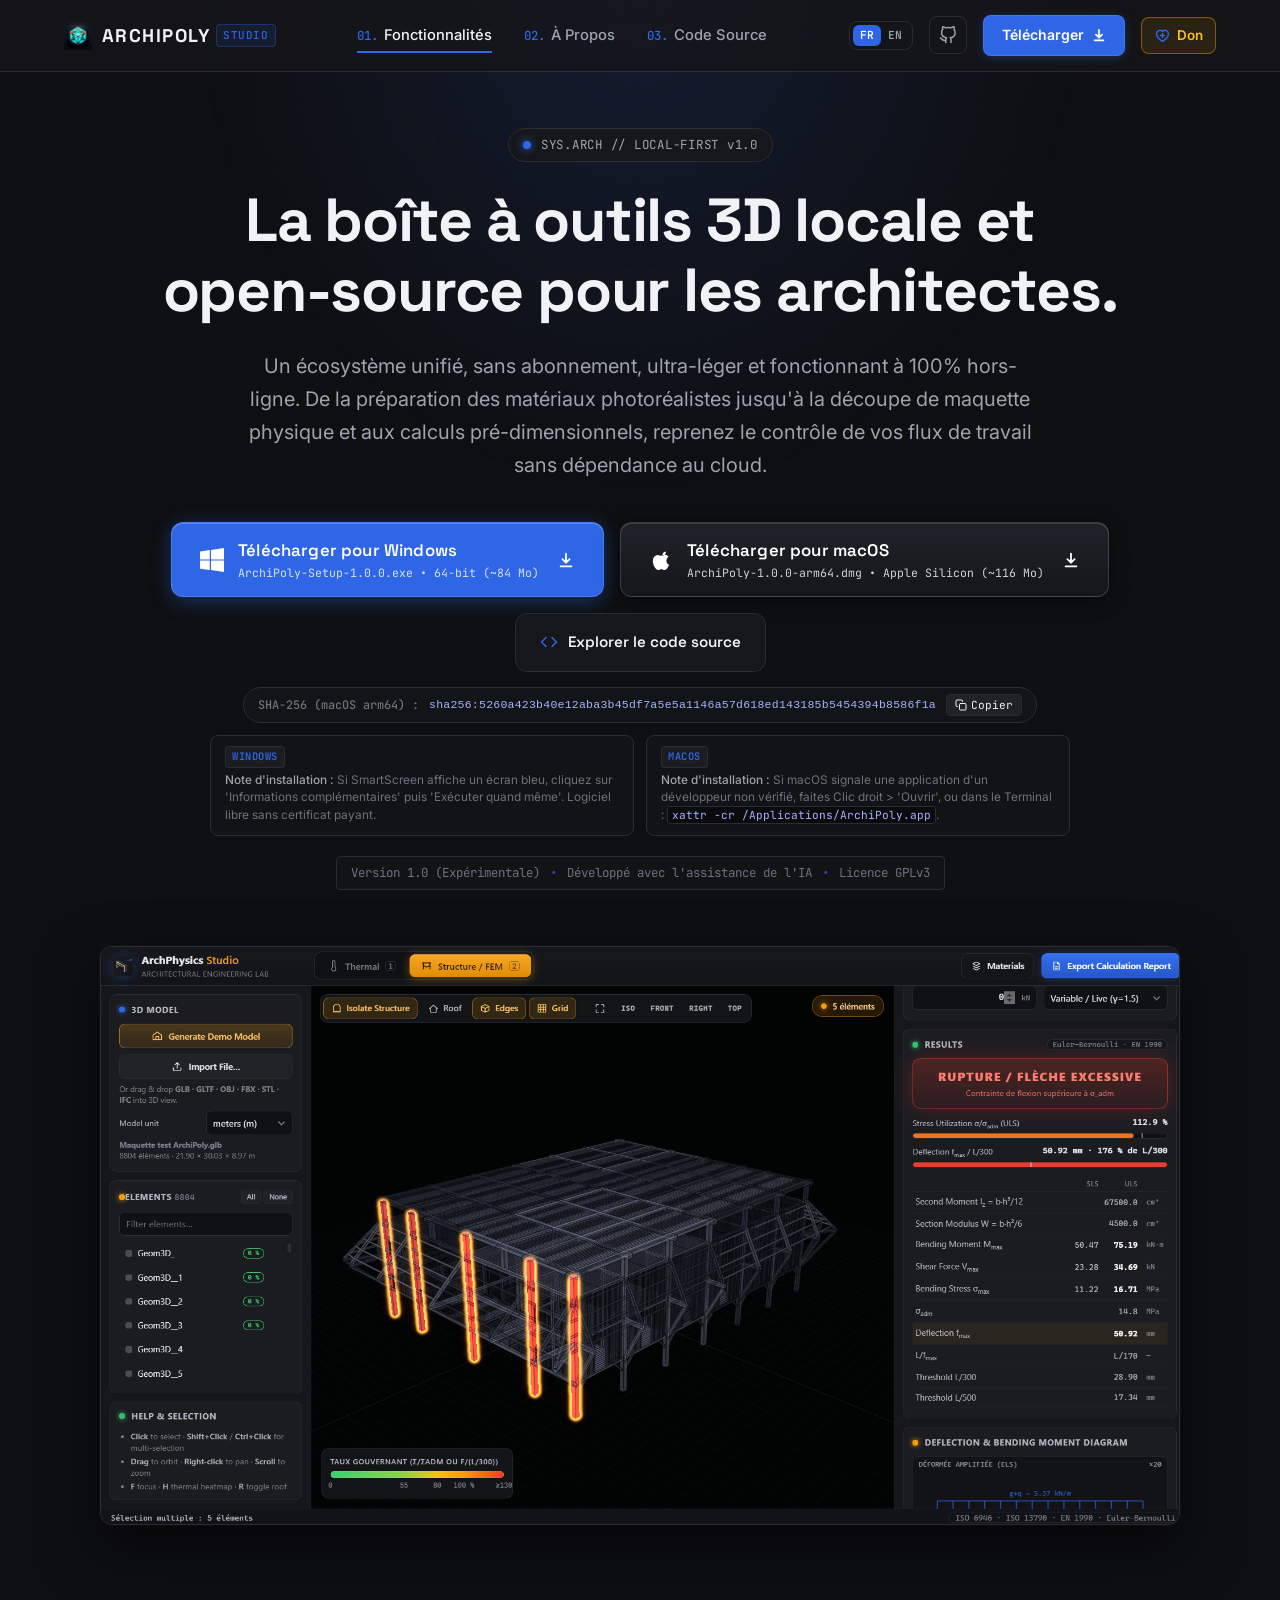
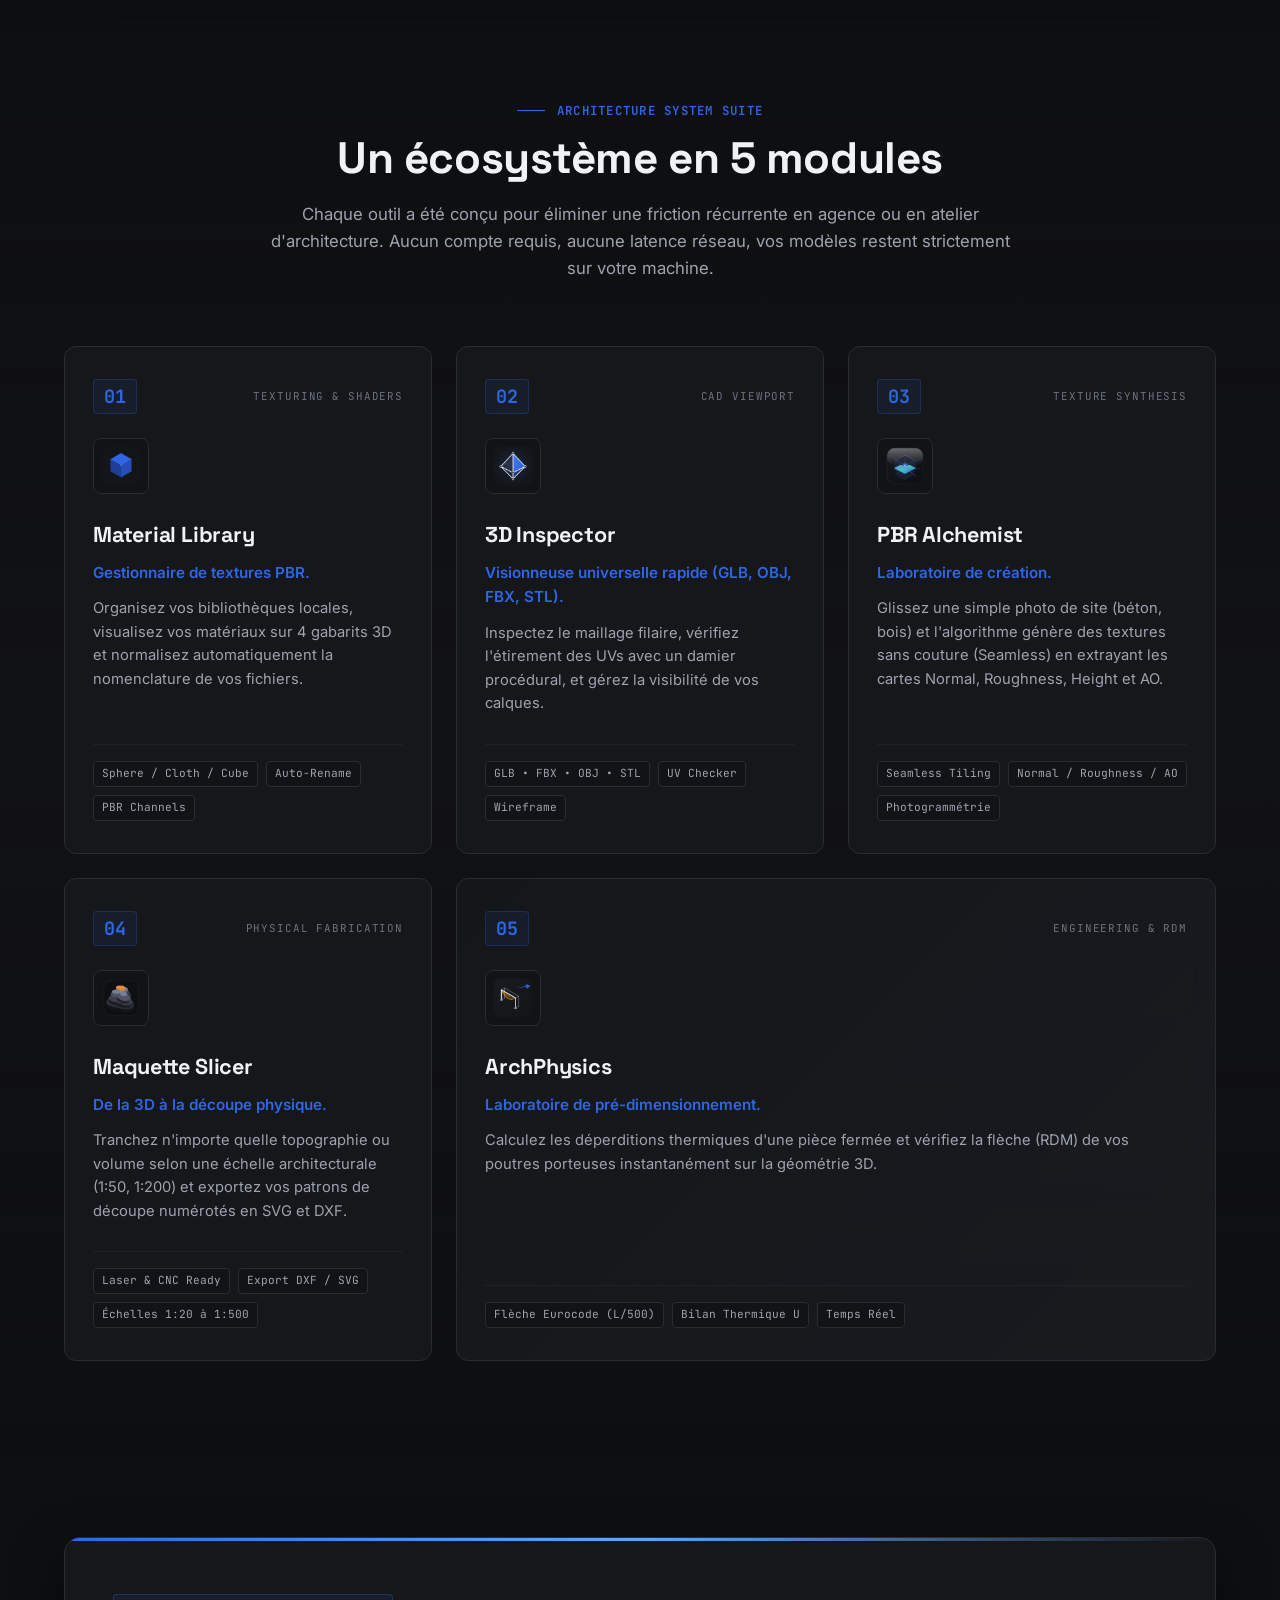
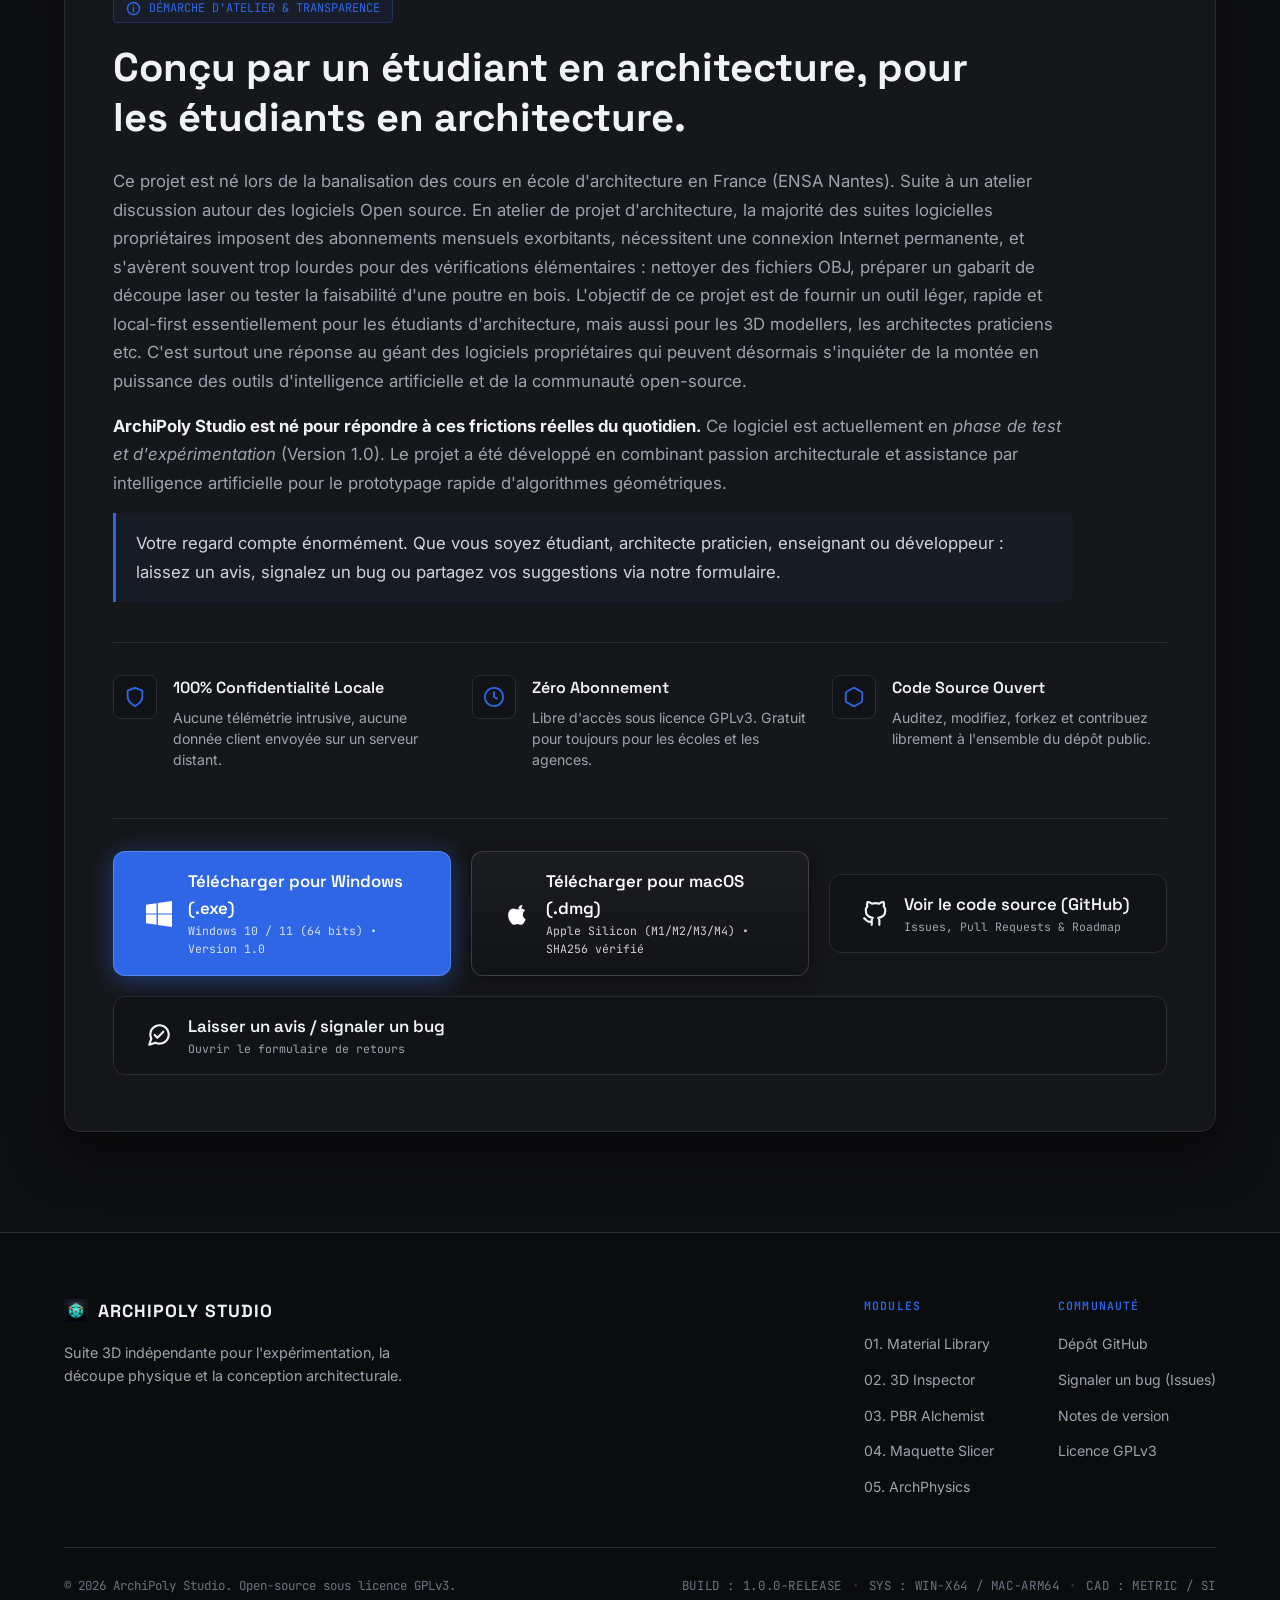
==== commit 11e5fe11: "Update for mac" ====
--- a/index.html
+++ b/index.html
@@ -70,7 +70,7 @@
           </svg>
           <span class="sr-only">GitHub</span>
         </a>
-        <a href="https://github.com/evasseur423-oss/ArchiPoly.com/releases/download/V1.0.0/ArchiPoly.Setup.1.0.0.exe" download="ArchiPoly Setup 1.0.0.exe" class="btn-primary-nav" id="nav-download-btn">
+        <a href="#download-section" class="btn-primary-nav" id="nav-download-btn">
           <span>Télécharger</span>
           <svg viewBox="0 0 16 16" fill="none" stroke="currentColor" stroke-width="2" class="arrow-icon" aria-hidden="true">
             <path d="M8 2v9m0 0l-3.5-3.5M8 11l3.5-3.5M3 14h10" stroke-linecap="round" stroke-linejoin="round"/>
@@ -130,6 +130,19 @@
             </svg>
           </a>
 
+          <a href="https://github.com/evasseur423-oss/ArchiPoly.com/releases/download/V1.0.0-MAC/ArchiPoly-1.0.0-arm64.dmg" download="ArchiPoly-1.0.0-arm64.dmg" class="btn-hero-download btn-hero-download-mac" id="hero-cta-mac-btn" title="SHA-256: 5260a423b40e12aba3b45df7a5e5a1146a57d618ed143185b5454394b8586f1a">
+            <svg class="mac-icon" viewBox="0 0 24 24" fill="currentColor" aria-hidden="true">
+              <path d="M18.71 19.5c-.83 1.24-1.71 2.45-3.05 2.47-1.34.03-1.77-.79-3.29-.79-1.53 0-2 .77-3.27.82-1.31.05-2.3-1.32-3.14-2.53C4.25 17 2.94 12.45 4.7 9.39c.87-1.52 2.43-2.48 4.12-2.51 1.28-.02 2.5.87 3.29.87.78 0 2.26-1.07 3.81-.91.65.03 2.47.26 3.64 1.98-.09.06-2.17 1.28-2.15 3.81.03 3.02 2.65 4.03 2.68 4.04-.03.07-.42 1.44-1.38 2.83M15.97 6.37c.61-.75 1.04-1.8 0.92-2.87-.93.04-2.02.63-2.66 1.39-.56.65-.99 1.7-0.87 2.73 1.05.08 2.06-.52 2.61-1.25z"/>
+            </svg>
+            <div class="btn-text-wrap">
+              <span class="btn-label-action">Télécharger pour macOS</span>
+              <span class="btn-label-sub">ArchiPoly-1.0.0-arm64.dmg • Apple Silicon (~116 Mo)</span>
+            </div>
+            <svg class="download-arrow" viewBox="0 0 20 20" fill="none" stroke="currentColor" stroke-width="2" aria-hidden="true">
+              <path d="M10 3v10m0 0l-4-4m4 4l4-4M4 17h12" stroke-linecap="round" stroke-linejoin="round"/>
+            </svg>
+          </a>
+
           <a href="https://github.com/evasseur423-oss/ArchiPoly.com" target="_blank" rel="noopener noreferrer" class="btn-hero-secondary" id="hero-github-btn">
             <svg viewBox="0 0 24 24" fill="none" stroke="currentColor" stroke-width="2" stroke-linecap="round" stroke-linejoin="round" class="source-icon" aria-hidden="true">
               <polyline points="16 18 22 12 16 6"></polyline>
@@ -139,8 +152,28 @@
           </a>
         </div>
 
-        <aside class="windows-install-note" data-reveal aria-label="Note d'installation Windows">
-          <p><strong>Note d'installation Windows :</strong> Si Microsoft Defender SmartScreen affiche un écran bleu de protection, cliquez simplement sur 'Informations complémentaires' puis sur 'Exécuter quand même'. ArchiPoly Studio est un logiciel libre et gratuit (open source) sans certificat commercial payant. Le code est 100 % auditable sur GitHub.</p>
+        <!-- Empreinte SHA-256 Mac -->
+        <div class="release-checksum-bar" data-reveal>
+          <span class="checksum-label">SHA-256 (macOS arm64) :</span>
+          <code class="checksum-value" id="mac-checksum-val">sha256:5260a423b40e12aba3b45df7a5e5a1146a57d618ed143185b5454394b8586f1a</code>
+          <button type="button" class="btn-copy-checksum" id="copy-checksum-btn" aria-label="Copier l'empreinte SHA-256" title="Copier le SHA-256">
+            <svg viewBox="0 0 24 24" fill="none" stroke="currentColor" stroke-width="2" stroke-linecap="round" stroke-linejoin="round" class="copy-icon" aria-hidden="true">
+              <rect x="9" y="9" width="13" height="13" rx="2" ry="2"></rect>
+              <path d="M5 15H4a2 2 0 0 1-2-2V4a2 2 0 0 1 2-2h9a2 2 0 0 1 2 2v1"></path>
+            </svg>
+            <span class="copy-text">Copier</span>
+          </button>
+        </div>
+
+        <aside class="install-notes-container" data-reveal>
+          <div class="platform-note" aria-label="Note d'installation Windows">
+            <span class="note-os-tag">Windows</span>
+            <p><strong>Note d'installation :</strong> Si SmartScreen affiche un écran bleu, cliquez sur 'Informations complémentaires' puis 'Exécuter quand même'. Logiciel libre sans certificat payant.</p>
+          </div>
+          <div class="platform-note" aria-label="Note d'installation macOS">
+            <span class="note-os-tag">macOS</span>
+            <p><strong>Note d'installation :</strong> Si macOS signale une application d'un développeur non vérifié, faites Clic droit &gt; 'Ouvrir', ou dans le Terminal : <code>xattr -cr /Applications/ArchiPoly.app</code>.</p>
+          </div>
         </aside>
 
         <!-- Badge Technique Discret -->
@@ -393,8 +426,18 @@
                 <path d="M0 3.449L9.75 2.1v9.451H0V3.449zm10.949-1.558L24 0v11.551H10.949V1.891zM0 12.551h9.75v9.451L0 20.651v-8.1zm10.949 0H24V24l-13.051-1.891V12.551z"/>
               </svg>
               <div class="btn-lines">
-                <span class="btn-title">Télécharger l'exécutable (.exe)</span>
+                <span class="btn-title">Télécharger pour Windows (.exe)</span>
                 <span class="btn-sub">Windows 10 / 11 (64 bits) • Version 1.0</span>
+              </div>
+            </a>
+
+            <a href="https://github.com/evasseur423-oss/ArchiPoly.com/releases/download/V1.0.0-MAC/ArchiPoly-1.0.0-arm64.dmg" download="ArchiPoly-1.0.0-arm64.dmg" class="btn-primary-action btn-mac-action" id="final-download-mac-btn" title="SHA-256: 5260a423b40e12aba3b45df7a5e5a1146a57d618ed143185b5454394b8586f1a">
+              <svg viewBox="0 0 24 24" fill="currentColor" class="btn-svg" aria-hidden="true">
+                <path d="M18.71 19.5c-.83 1.24-1.71 2.45-3.05 2.47-1.34.03-1.77-.79-3.29-.79-1.53 0-2 .77-3.27.82-1.31.05-2.3-1.32-3.14-2.53C4.25 17 2.94 12.45 4.7 9.39c.87-1.52 2.43-2.48 4.12-2.51 1.28-.02 2.5.87 3.29.87.78 0 2.26-1.07 3.81-.91.65.03 2.47.26 3.64 1.98-.09.06-2.17 1.28-2.15 3.81.03 3.02 2.65 4.03 2.68 4.04-.03.07-.42 1.44-1.38 2.83M15.97 6.37c.61-.75 1.04-1.8 0.92-2.87-.93.04-2.02.63-2.66 1.39-.56.65-.99 1.7-0.87 2.73 1.05.08 2.06-.52 2.61-1.25z"/>
+              </svg>
+              <div class="btn-lines">
+                <span class="btn-title">Télécharger pour macOS (.dmg)</span>
+                <span class="btn-sub">Apple Silicon (M1/M2/M3/M4) • SHA256 vérifié</span>
               </div>
             </a>
 
@@ -426,8 +469,8 @@
               <path d="M10 2v10m0 0l-3-3m3 3l3-3M4 16h12" stroke-linecap="round" stroke-linejoin="round"/>
             </svg>
             <div class="toast-text">
-              <strong>Téléchargement d’ArchiPoly en cours...</strong>
-              <span>Le programme d’installation ArchiPoly Setup 1.0.0.exe est téléchargé depuis ce site.</span>
+              <strong id="toast-title">Téléchargement d’ArchiPoly en cours...</strong>
+              <span id="toast-desc">Le paquet d'installation est téléchargé depuis GitHub Releases.</span>
             </div>
             <button class="toast-close" id="toast-close-btn" aria-label="Fermer la notification">&times;</button>
           </div>
@@ -467,10 +510,10 @@
           <div class="f-col">
             <span class="f-col-title">COMMUNAUTÉ</span>
             <ul>
-              <li><a href="https://github.com/archipoly/archipoly-studio" target="_blank" rel="noopener noreferrer">Dépôt GitHub</a></li>
-              <li><a href="https://github.com/archipoly/archipoly-studio/issues" target="_blank" rel="noopener noreferrer">Signaler un bug (Issues)</a></li>
-              <li><a href="https://github.com/archipoly/archipoly-studio/releases" target="_blank" rel="noopener noreferrer">Notes de version</a></li>
-              <li><a href="https://github.com/archipoly/archipoly-studio/blob/main/LICENSE" target="_blank" rel="noopener noreferrer">Licence GPLv3</a></li>
+              <li><a href="https://github.com/evasseur423-oss/ArchiPoly.com" target="_blank" rel="noopener noreferrer">Dépôt GitHub</a></li>
+              <li><a href="https://github.com/evasseur423-oss/ArchiPoly.com/issues" target="_blank" rel="noopener noreferrer">Signaler un bug (Issues)</a></li>
+              <li><a href="https://github.com/evasseur423-oss/ArchiPoly.com/releases" target="_blank" rel="noopener noreferrer">Notes de version</a></li>
+              <li><a href="https://github.com/evasseur423-oss/ArchiPoly.com/blob/main/LICENSE" target="_blank" rel="noopener noreferrer">Licence GPLv3</a></li>
             </ul>
           </div>
         </div>
@@ -483,7 +526,7 @@
         <div class="system-meta">
           <span class="meta-tag">BUILD : 1.0.0-RELEASE</span>
           <span class="meta-sep">•</span>
-          <span class="meta-tag">SYS : WIN-X64</span>
+          <span class="meta-tag">SYS : WIN-X64 / MAC-ARM64</span>
           <span class="meta-sep">•</span>
           <span class="meta-tag">CAD : METRIC / SI</span>
         </div>
--- a/style.css
+++ b/style.css
@@ -535,7 +535,8 @@
   box-shadow: 0 8px 30px rgba(46, 102, 230, 0.55);
 }
 
-.win-icon {
+.win-icon,
+.mac-icon {
   width: 24px;
   height: 24px;
   flex-shrink: 0;
@@ -589,6 +590,130 @@
   border-color: var(--accent-blue);
   background-color: var(--bg-surface-elevated);
   transform: translateY(-2px);
+}
+
+.btn-hero-download-mac {
+  background: linear-gradient(180deg, #1f2229 0%, #15161a 100%);
+  border: 1px solid rgba(255, 255, 255, 0.16);
+  box-shadow: 0 4px 20px rgba(0, 0, 0, 0.4), inset 0 1px 0 rgba(255, 255, 255, 0.12);
+}
+
+.btn-hero-download-mac:hover {
+  background: linear-gradient(180deg, #2a2e38 0%, #1c1d22 100%);
+  border-color: rgba(255, 255, 255, 0.32);
+  box-shadow: 0 8px 30px rgba(0, 0, 0, 0.6), inset 0 1px 0 rgba(255, 255, 255, 0.2);
+}
+
+.release-checksum-bar {
+  display: inline-flex;
+  align-items: center;
+  justify-content: center;
+  gap: 10px;
+  margin: -8px auto 20px;
+  padding: 6px 14px;
+  background: rgba(22, 23, 26, 0.75);
+  border: 1px solid var(--border-technical);
+  border-radius: 100px;
+  font-family: var(--font-mono);
+  font-size: 0.74rem;
+  color: var(--text-secondary);
+  max-width: min(100%, 860px);
+  backdrop-filter: blur(8px);
+  flex-wrap: wrap;
+}
+
+.checksum-label {
+  color: var(--text-muted);
+  font-weight: 500;
+}
+
+.checksum-value {
+  color: #a5b4fc;
+  letter-spacing: 0.02em;
+  font-size: 0.72rem;
+  word-break: break-all;
+}
+
+.btn-copy-checksum {
+  display: inline-flex;
+  align-items: center;
+  gap: 4px;
+  background: rgba(255, 255, 255, 0.06);
+  border: 1px solid var(--border-technical);
+  border-radius: var(--radius-sm);
+  padding: 3px 8px;
+  color: var(--text-primary);
+  font-family: var(--font-mono);
+  font-size: 0.7rem;
+  cursor: pointer;
+  transition: all var(--transition-fast);
+}
+
+.btn-copy-checksum:hover {
+  background: var(--accent-blue);
+  border-color: var(--accent-blue);
+  color: #ffffff;
+}
+
+.btn-copy-checksum.copied {
+  background: #10b981;
+  border-color: #10b981;
+  color: #ffffff;
+}
+
+.copy-icon {
+  width: 12px;
+  height: 12px;
+}
+
+.install-notes-container {
+  display: grid;
+  grid-template-columns: repeat(auto-fit, minmax(280px, 1fr));
+  gap: 12px;
+  width: min(100%, 860px);
+  margin: -8px auto 20px;
+}
+
+.platform-note {
+  background: rgba(22, 23, 26, 0.6);
+  border: 1px solid var(--border-technical);
+  border-radius: var(--radius-md);
+  padding: 10px 14px;
+  text-align: left;
+  font-size: 0.74rem;
+  color: var(--text-muted);
+  line-height: 1.5;
+}
+
+.note-os-tag {
+  display: inline-block;
+  font-family: var(--font-mono);
+  font-size: 0.65rem;
+  font-weight: 600;
+  text-transform: uppercase;
+  letter-spacing: 0.05em;
+  padding: 2px 6px;
+  border-radius: 3px;
+  background: var(--bg-surface-elevated);
+  border: 1px solid var(--border-technical);
+  color: var(--accent-blue);
+  margin-bottom: 4px;
+}
+
+.platform-note p strong {
+  color: var(--text-secondary);
+  font-weight: 500;
+}
+
+.platform-note code {
+  font-family: var(--font-mono);
+  font-size: 0.7rem;
+  padding: 1px 4px;
+  background: rgba(0, 0, 0, 0.4);
+  border: 1px solid var(--border-technical);
+  border-radius: 3px;
+  color: #a5b4fc;
+  word-break: break-all;
 }
 
 .windows-install-note {
@@ -1254,6 +1379,18 @@
   background-color: var(--accent-blue-hover);
   transform: translateY(-2px);
   box-shadow: 0 8px 32px rgba(46, 102, 230, 0.6);
+}
+
+.btn-mac-action {
+  background: linear-gradient(180deg, #1b1c21 0%, #131417 100%);
+  border: 1px solid rgba(255, 255, 255, 0.16);
+  box-shadow: 0 4px 20px rgba(0, 0, 0, 0.4);
+}
+
+.btn-mac-action:hover {
+  background: linear-gradient(180deg, #262830 0%, #18191d 100%);
+  border-color: rgba(255, 255, 255, 0.32);
+  box-shadow: 0 8px 30px rgba(0, 0, 0, 0.6);
 }
 
 .btn-secondary-action {
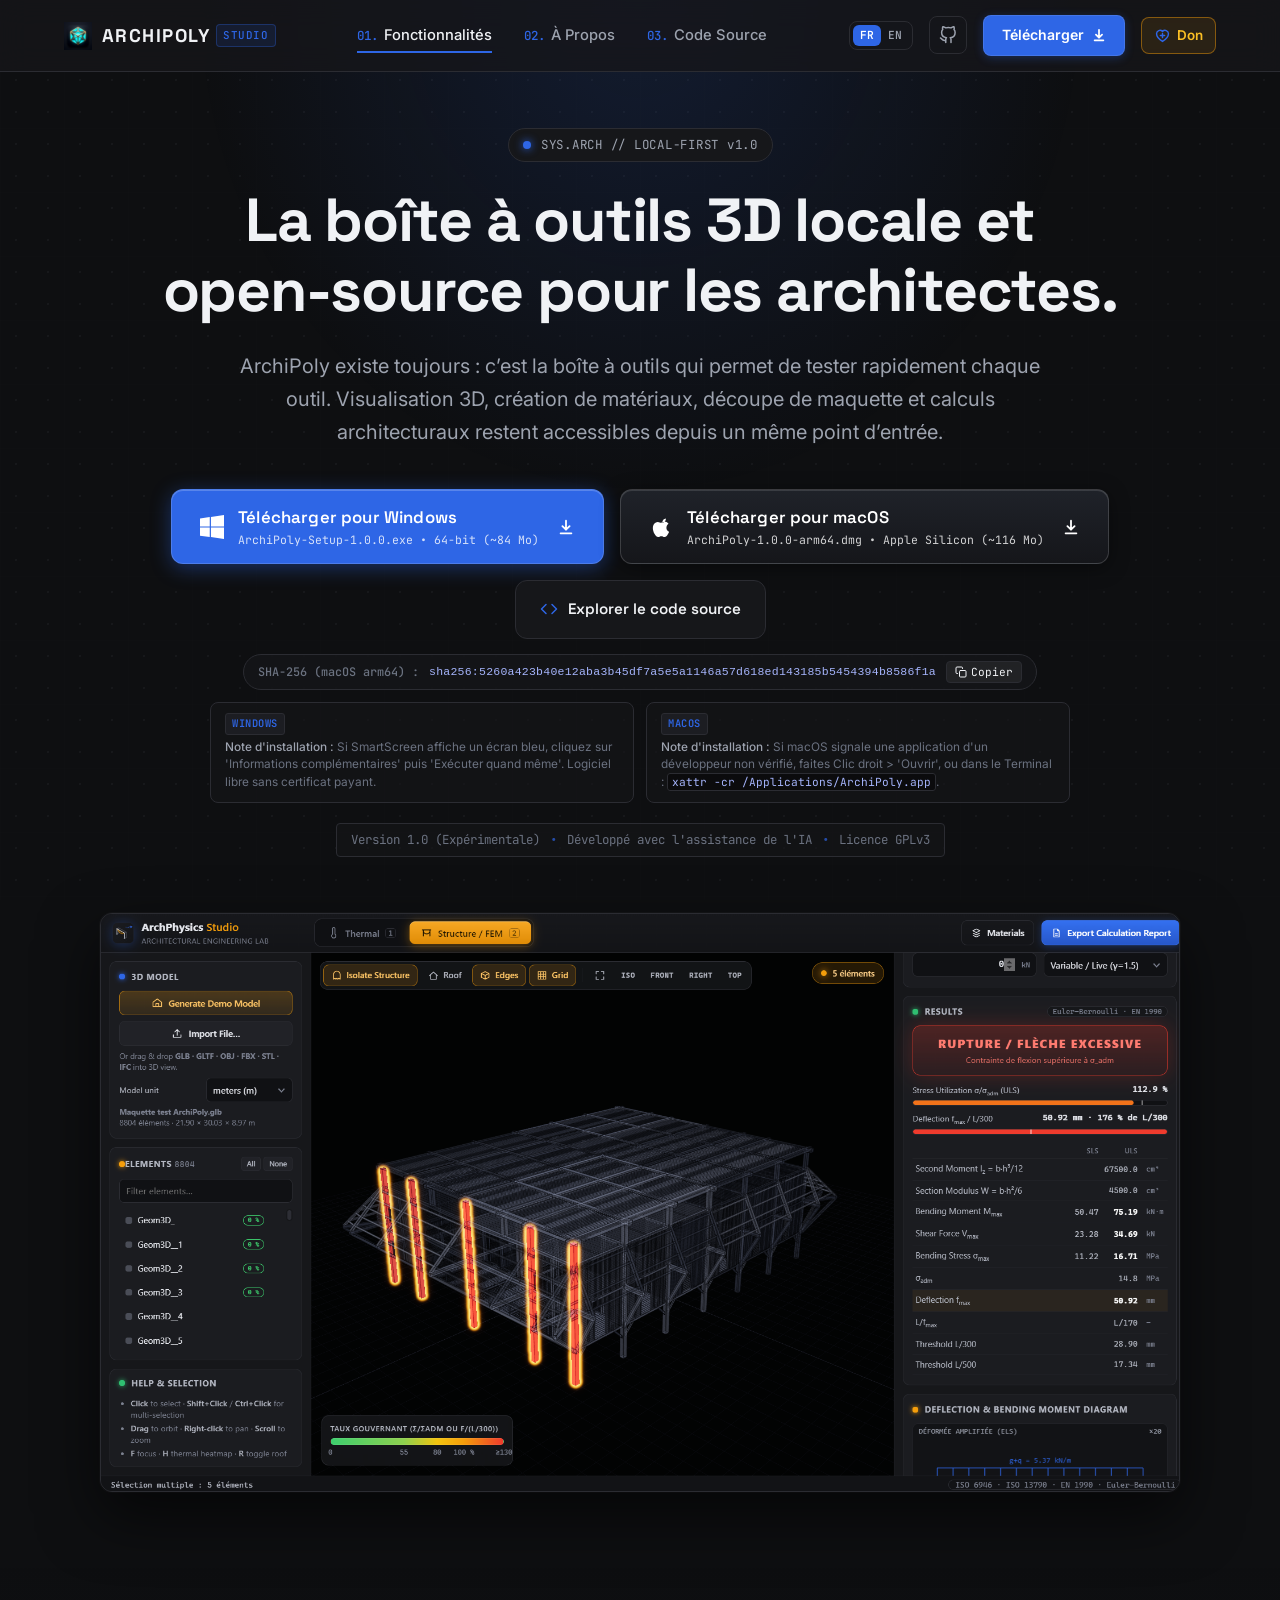
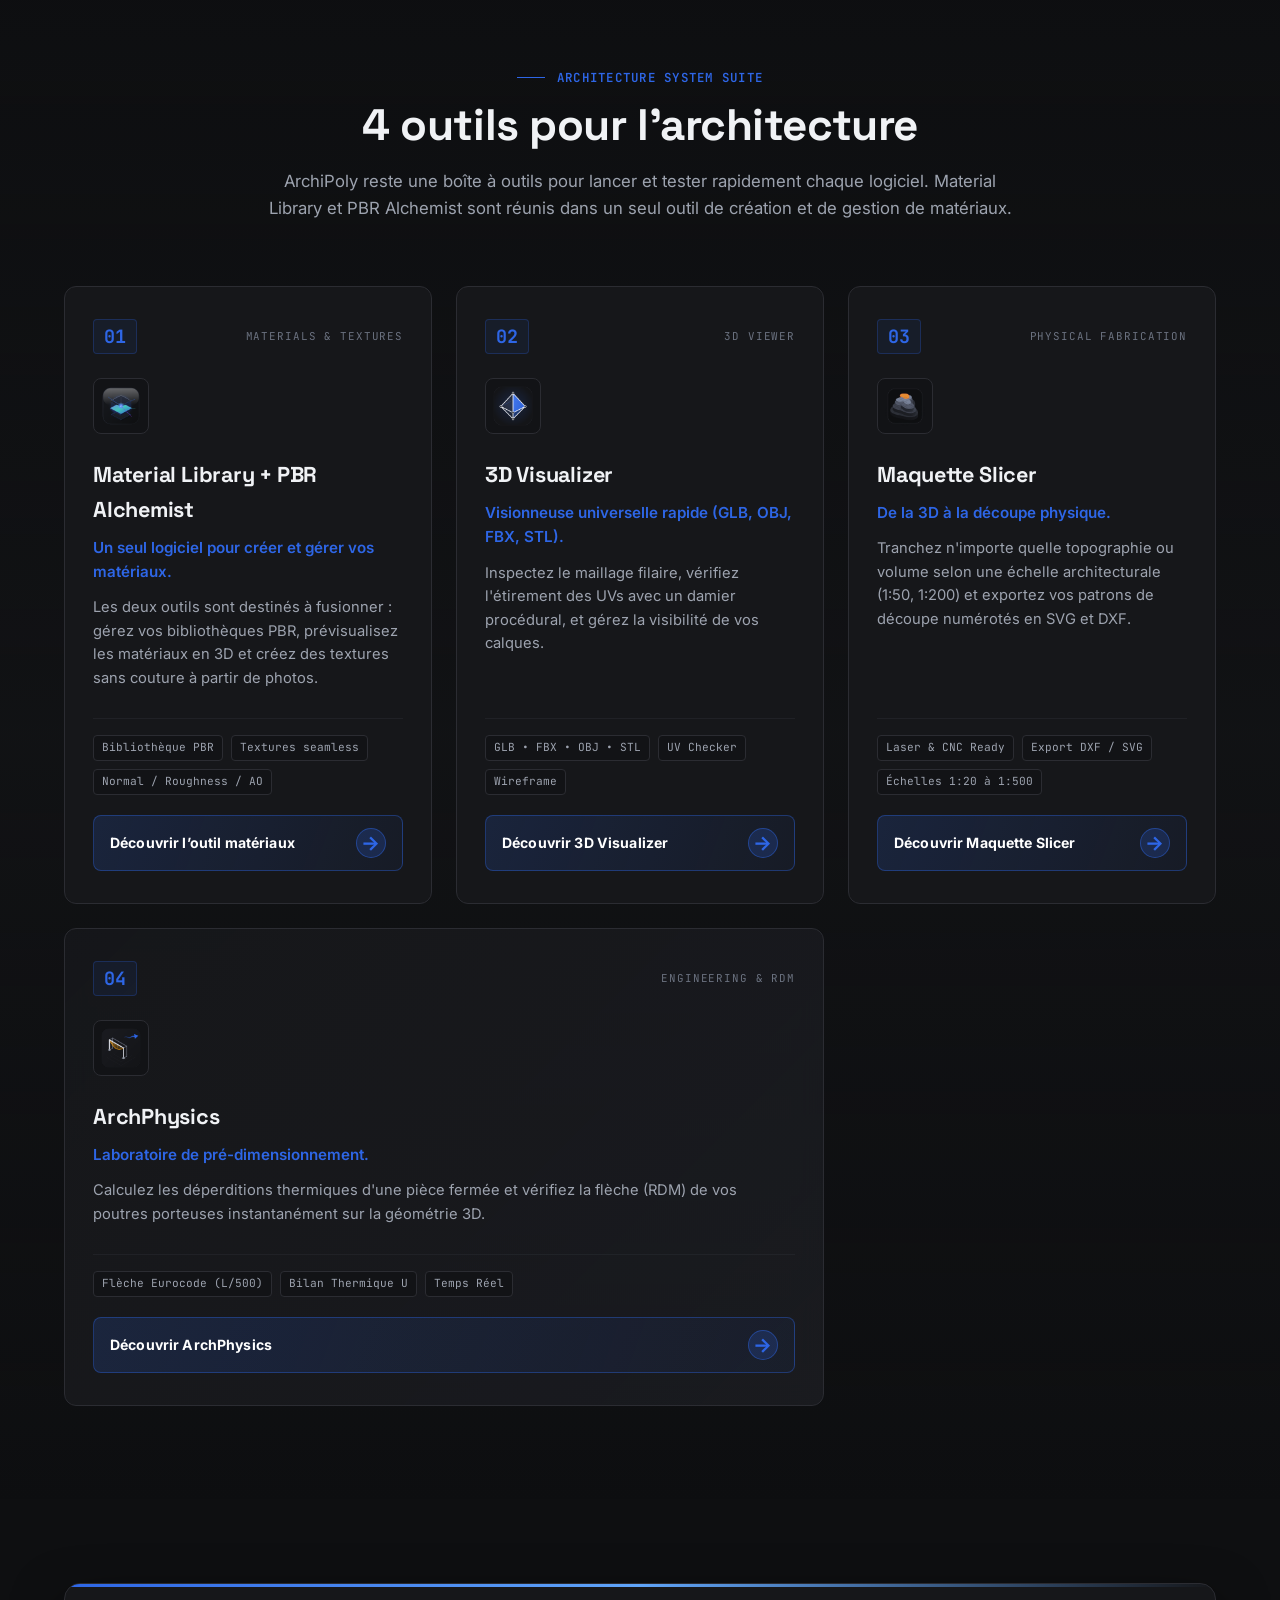
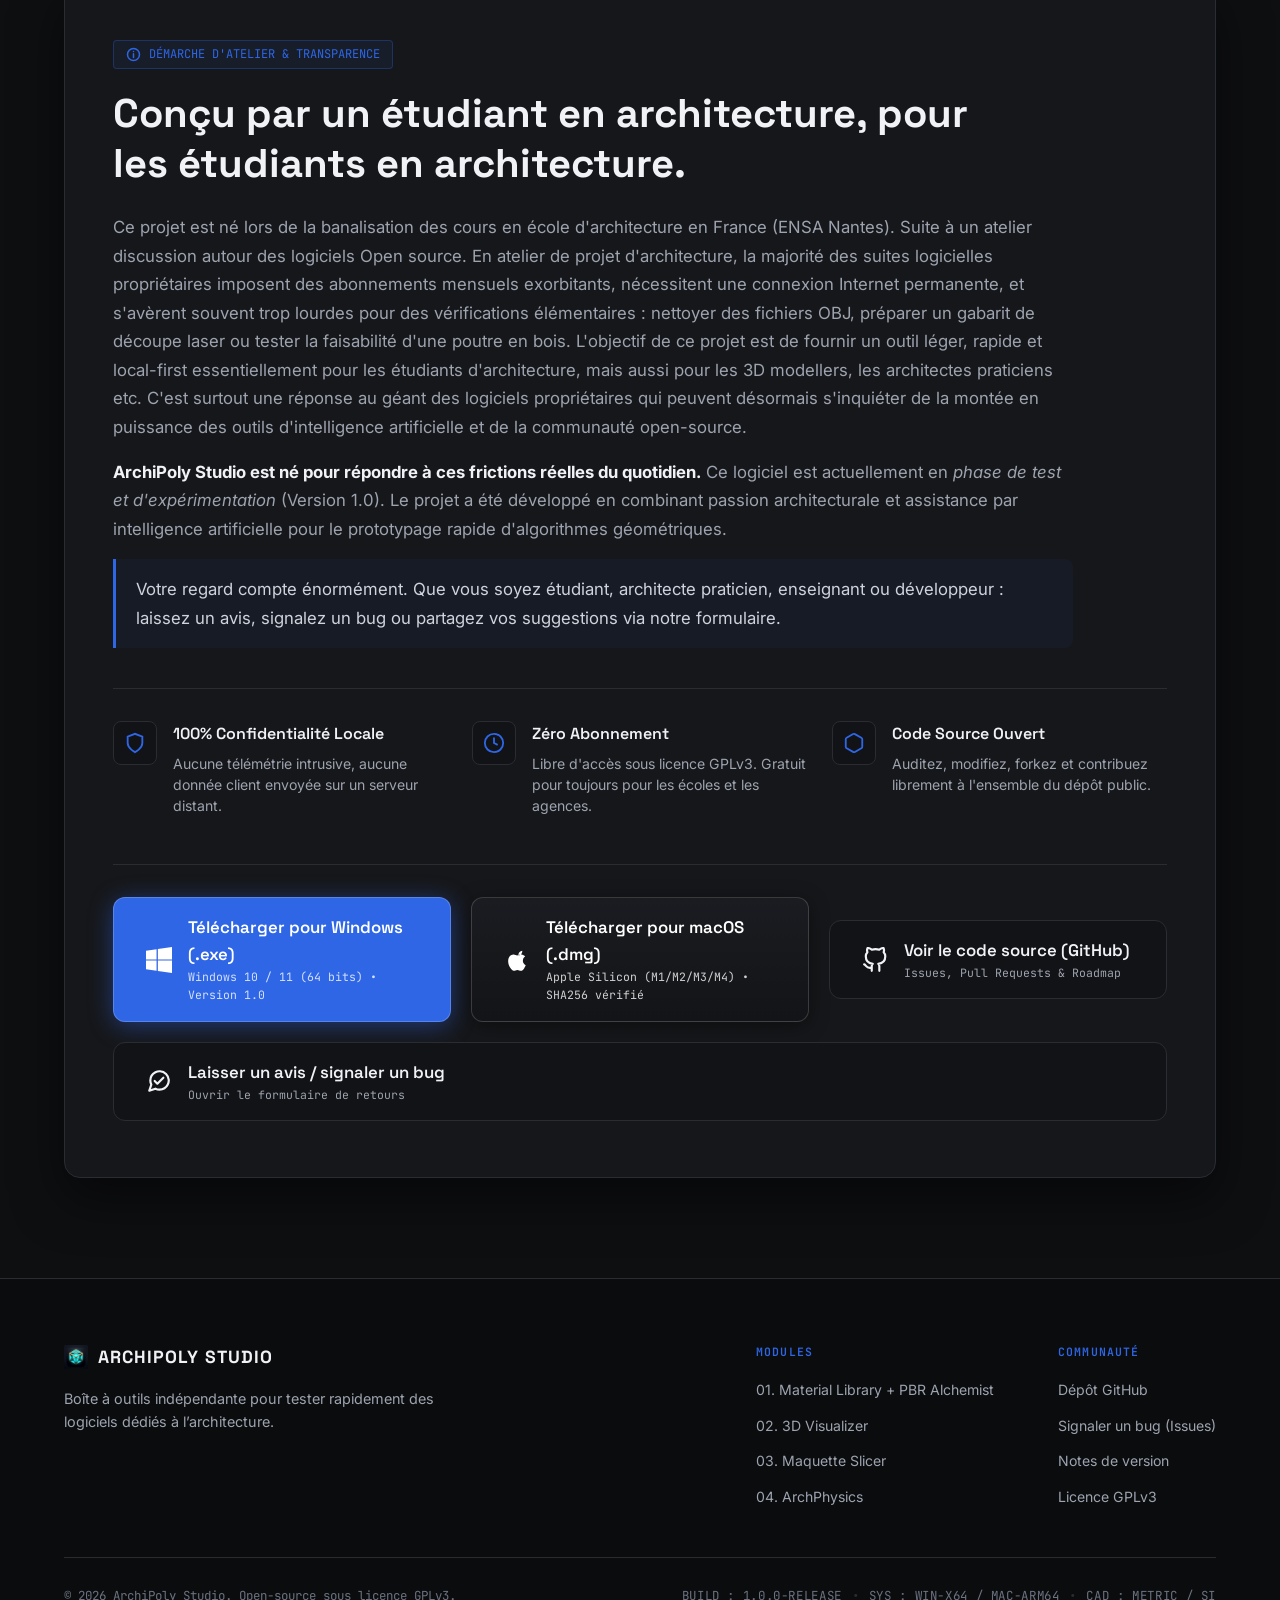
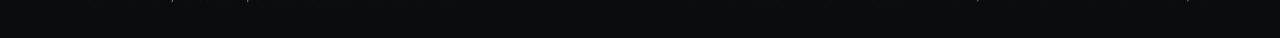
==== commit ce15262c: "Software separation" ====
--- a/index.html
+++ b/index.html
@@ -1,28 +1,35 @@
 <!DOCTYPE html>
 <html lang="fr" class="scroll-smooth">
+
 <head>
   <meta charset="UTF-8">
   <meta name="viewport" content="width=device-width, initial-scale=1.0">
   <title>ArchiPoly Studio — Suite 3D locale & open-source pour architectes</title>
-  <meta name="description" content="ArchiPoly Studio est la suite 3D open-source pour l'architecture. Écosystème unifié, 100% hors-ligne, sans abonnement, conçu pour les étudiants et praticiens de l'architecture.">
-  <meta name="keywords" content="architecture, 3D, open-source, CAO, PBR textures, découpe laser, maquette slicer, RDM, thermique, GLB viewer">
+  <meta name="description"
+    content="ArchiPoly Studio est une boîte à outils open-source pour tester rapidement des logiciels d'architecture : visualisation 3D, matériaux, maquettes et calculs.">
+  <meta name="keywords"
+    content="architecture, 3D, open-source, CAO, PBR textures, découpe laser, maquette slicer, RDM, thermique, GLB viewer">
   <meta name="author" content="ArchiPoly Studio">
 
   <!-- Open Graph / Meta Réseaux Sociaux -->
   <meta property="og:type" content="website">
   <meta property="og:title" content="ArchiPoly Studio — Suite 3D locale & open-source pour architectes">
-  <meta property="og:description" content="La boîte à outils 3D locale et open-source pour les architectes. 100% hors-ligne, ultra-légère et sans abonnement.">
+  <meta property="og:description"
+    content="ArchiPoly reste une boîte à outils open-source pour tester rapidement des outils dédiés à l'architecture.">
   <meta property="og:image" content="https://archipoly.github.io/og-preview.png">
   <meta name="twitter:card" content="summary_large_image">
 
   <!-- Google Fonts: Space Grotesk, Inter, JetBrains Mono -->
   <link rel="preconnect" href="https://fonts.googleapis.com">
   <link rel="preconnect" href="https://fonts.gstatic.com" crossorigin>
-  <link href="https://fonts.googleapis.com/css2?family=Inter:wght@300;400;500;600;700&family=JetBrains+Mono:wght@400;500;600&family=Space+Grotesk:wght@500;600;700&display=swap" rel="stylesheet">
+  <link
+    href="https://fonts.googleapis.com/css2?family=Inter:wght@300;400;500;600;700&family=JetBrains+Mono:wght@400;500;600&family=Space+Grotesk:wght@500;600;700&display=swap"
+    rel="stylesheet">
 
   <link rel="stylesheet" href="style.css">
   <link rel="icon" type="image/png" href="images/icon.png">
 </head>
+
 <body>
 
   <!-- Trame de fond architecturale / Isometric CAD Grid -->
@@ -64,28 +71,36 @@
           <button class="language-button active" type="button" data-language="fr" aria-pressed="true">FR</button>
           <button class="language-button" type="button" data-language="en" aria-pressed="false">EN</button>
         </div>
-        <a href="https://github.com/evasseur423-oss/ArchiPoly.com" target="_blank" rel="noopener noreferrer" class="btn-ghost-nav" id="nav-github-link" title="Dépôt GitHub">
-          <svg class="nav-icon" viewBox="0 0 24 24" fill="none" stroke="currentColor" stroke-width="2" stroke-linecap="round" stroke-linejoin="round" aria-hidden="true">
-            <path d="M9 19c-5 1.5-5-2.5-7-3m14 6v-3.87a3.37 3.37 0 0 0-.94-2.61c3.14-.35 6.44-1.54 6.44-7A5.44 5.44 0 0 0 20 4.77 5.07 5.07 0 0 0 19.91 1S18.73.65 16 2.48a13.38 13.38 0 0 0-7 0C6.27.65 5.09 1 5.09 1A5.07 5.07 0 0 0 5 4.77a5.44 5.44 0 0 0-1.5 3.78c0 5.42 3.3 6.61 6.44 7A3.37 3.37 0 0 0 9 18.13V22"></path>
+        <a href="https://github.com/evasseur423-oss/ArchiPoly" target="_blank" rel="noopener noreferrer"
+          class="btn-ghost-nav" id="nav-github-link" title="Dépôt GitHub">
+          <svg class="nav-icon" viewBox="0 0 24 24" fill="none" stroke="currentColor" stroke-width="2"
+            stroke-linecap="round" stroke-linejoin="round" aria-hidden="true">
+            <path
+              d="M9 19c-5 1.5-5-2.5-7-3m14 6v-3.87a3.37 3.37 0 0 0-.94-2.61c3.14-.35 6.44-1.54 6.44-7A5.44 5.44 0 0 0 20 4.77 5.07 5.07 0 0 0 19.91 1S18.73.65 16 2.48a13.38 13.38 0 0 0-7 0C6.27.65 5.09 1 5.09 1A5.07 5.07 0 0 0 5 4.77a5.44 5.44 0 0 0-1.5 3.78c0 5.42 3.3 6.61 6.44 7A3.37 3.37 0 0 0 9 18.13V22">
+            </path>
           </svg>
           <span class="sr-only">GitHub</span>
         </a>
         <a href="#download-section" class="btn-primary-nav" id="nav-download-btn">
           <span>Télécharger</span>
-          <svg viewBox="0 0 16 16" fill="none" stroke="currentColor" stroke-width="2" class="arrow-icon" aria-hidden="true">
-            <path d="M8 2v9m0 0l-3.5-3.5M8 11l3.5-3.5M3 14h10" stroke-linecap="round" stroke-linejoin="round"/>
+          <svg viewBox="0 0 16 16" fill="none" stroke="currentColor" stroke-width="2" class="arrow-icon"
+            aria-hidden="true">
+            <path d="M8 2v9m0 0l-3.5-3.5M8 11l3.5-3.5M3 14h10" stroke-linecap="round" stroke-linejoin="round" />
           </svg>
         </a>
-        <a class="donation-nav-link" href="https://buy.stripe.com/00w28r2WOdr2gZYbsRaAw0K" target="_blank" rel="noopener noreferrer" aria-label="Faire un don libre via Stripe" title="Faire un don libre via Stripe">
-          <svg class="donation-icon" viewBox="0 0 20 20" fill="none" stroke="currentColor" stroke-width="1.7" stroke-linecap="round" stroke-linejoin="round" aria-hidden="true">
-            <path d="M10 17s-7-4.35-7-9a4 4 0 0 1 7-2.65A4 4 0 0 1 17 8c0 4.65-7 9-7 9Z"/>
-            <path d="M7.5 10h5M10 7.5v5"/>
+        <a class="donation-nav-link" href="https://buy.stripe.com/00w28r2WOdr2gZYbsRaAw0K" target="_blank"
+          rel="noopener noreferrer" aria-label="Faire un don libre via Stripe" title="Faire un don libre via Stripe">
+          <svg class="donation-icon" viewBox="0 0 20 20" fill="none" stroke="currentColor" stroke-width="1.7"
+            stroke-linecap="round" stroke-linejoin="round" aria-hidden="true">
+            <path d="M10 17s-7-4.35-7-9a4 4 0 0 1 7-2.65A4 4 0 0 1 17 8c0 4.65-7 9-7 9Z" />
+            <path d="M7.5 10h5M10 7.5v5" />
           </svg>
           <span>Don</span>
         </a>
 
         <!-- Bouton mobile menu burger -->
-        <button class="mobile-toggle" id="mobile-toggle-btn" aria-label="Menu" aria-expanded="false" aria-controls="main-nav">
+        <button class="mobile-toggle" id="mobile-toggle-btn" aria-label="Menu" aria-expanded="false"
+          aria-controls="main-nav">
           <span class="burger-bar"></span>
           <span class="burger-bar"></span>
           <span class="burger-bar"></span>
@@ -98,7 +113,7 @@
     <!-- SECTION HERO -->
     <section class="hero-section" id="hero">
       <div class="hero-container">
-        
+
         <!-- En-tête de la Hero Section -->
         <div class="hero-badge-tag" data-reveal>
           <span class="status-indicator"></span>
@@ -110,41 +125,50 @@
         </h1>
 
         <p class="hero-description" data-reveal>
-          Un écosystème unifié, sans abonnement, ultra-léger et fonctionnant à 100% hors-ligne. 
-          De la préparation des matériaux photoréalistes jusqu'à la découpe de maquette physique et aux calculs pré-dimensionnels, 
-          reprenez le contrôle de vos flux de travail sans dépendance au cloud.
+          ArchiPoly existe toujours : c’est la boîte à outils qui permet de tester rapidement chaque outil.
+          Visualisation 3D, création de matériaux, découpe de maquette et calculs architecturaux restent accessibles
+          depuis un même point d’entrée.
         </p>
 
         <!-- CTA Principal et métadonnées -->
         <div class="hero-cta-group" data-reveal>
-          <a href="https://github.com/evasseur423-oss/ArchiPoly.com/releases/download/V1.0.0/ArchiPoly.Setup.1.0.0.exe" download="ArchiPoly Setup 1.0.0.exe" class="btn-hero-download" id="hero-cta-btn">
+          <a href="https://github.com/evasseur423-oss/ArchiPoly.com/releases/download/V1.0.0/ArchiPoly.Setup.1.0.0.exe"
+            download="ArchiPoly Setup 1.0.0.exe" class="btn-hero-download" id="hero-cta-btn">
             <svg class="win-icon" viewBox="0 0 24 24" fill="currentColor" aria-hidden="true">
-              <path d="M0 3.449L9.75 2.1v9.451H0V3.449zm10.949-1.558L24 0v11.551H10.949V1.891zM0 12.551h9.75v9.451L0 20.651v-8.1zm10.949 0H24V24l-13.051-1.891V12.551z"/>
+              <path
+                d="M0 3.449L9.75 2.1v9.451H0V3.449zm10.949-1.558L24 0v11.551H10.949V1.891zM0 12.551h9.75v9.451L0 20.651v-8.1zm10.949 0H24V24l-13.051-1.891V12.551z" />
             </svg>
             <div class="btn-text-wrap">
               <span class="btn-label-action">Télécharger pour Windows</span>
               <span class="btn-label-sub">ArchiPoly-Setup-1.0.0.exe • 64-bit (~84 Mo)</span>
             </div>
-            <svg class="download-arrow" viewBox="0 0 20 20" fill="none" stroke="currentColor" stroke-width="2" aria-hidden="true">
-              <path d="M10 3v10m0 0l-4-4m4 4l4-4M4 17h12" stroke-linecap="round" stroke-linejoin="round"/>
+            <svg class="download-arrow" viewBox="0 0 20 20" fill="none" stroke="currentColor" stroke-width="2"
+              aria-hidden="true">
+              <path d="M10 3v10m0 0l-4-4m4 4l4-4M4 17h12" stroke-linecap="round" stroke-linejoin="round" />
             </svg>
           </a>
 
-          <a href="https://github.com/evasseur423-oss/ArchiPoly.com/releases/download/V1.0.0-MAC/ArchiPoly-1.0.0-arm64.dmg" download="ArchiPoly-1.0.0-arm64.dmg" class="btn-hero-download btn-hero-download-mac" id="hero-cta-mac-btn" title="SHA-256: 5260a423b40e12aba3b45df7a5e5a1146a57d618ed143185b5454394b8586f1a">
+          <a href="https://github.com/evasseur423-oss/ArchiPoly.com/releases/download/V1.0.0-MAC/ArchiPoly-1.0.0-arm64.dmg"
+            download="ArchiPoly-1.0.0-arm64.dmg" class="btn-hero-download btn-hero-download-mac" id="hero-cta-mac-btn"
+            title="SHA-256: 5260a423b40e12aba3b45df7a5e5a1146a57d618ed143185b5454394b8586f1a">
             <svg class="mac-icon" viewBox="0 0 24 24" fill="currentColor" aria-hidden="true">
-              <path d="M18.71 19.5c-.83 1.24-1.71 2.45-3.05 2.47-1.34.03-1.77-.79-3.29-.79-1.53 0-2 .77-3.27.82-1.31.05-2.3-1.32-3.14-2.53C4.25 17 2.94 12.45 4.7 9.39c.87-1.52 2.43-2.48 4.12-2.51 1.28-.02 2.5.87 3.29.87.78 0 2.26-1.07 3.81-.91.65.03 2.47.26 3.64 1.98-.09.06-2.17 1.28-2.15 3.81.03 3.02 2.65 4.03 2.68 4.04-.03.07-.42 1.44-1.38 2.83M15.97 6.37c.61-.75 1.04-1.8 0.92-2.87-.93.04-2.02.63-2.66 1.39-.56.65-.99 1.7-0.87 2.73 1.05.08 2.06-.52 2.61-1.25z"/>
+              <path
+                d="M18.71 19.5c-.83 1.24-1.71 2.45-3.05 2.47-1.34.03-1.77-.79-3.29-.79-1.53 0-2 .77-3.27.82-1.31.05-2.3-1.32-3.14-2.53C4.25 17 2.94 12.45 4.7 9.39c.87-1.52 2.43-2.48 4.12-2.51 1.28-.02 2.5.87 3.29.87.78 0 2.26-1.07 3.81-.91.65.03 2.47.26 3.64 1.98-.09.06-2.17 1.28-2.15 3.81.03 3.02 2.65 4.03 2.68 4.04-.03.07-.42 1.44-1.38 2.83M15.97 6.37c.61-.75 1.04-1.8 0.92-2.87-.93.04-2.02.63-2.66 1.39-.56.65-.99 1.7-0.87 2.73 1.05.08 2.06-.52 2.61-1.25z" />
             </svg>
             <div class="btn-text-wrap">
               <span class="btn-label-action">Télécharger pour macOS</span>
               <span class="btn-label-sub">ArchiPoly-1.0.0-arm64.dmg • Apple Silicon (~116 Mo)</span>
             </div>
-            <svg class="download-arrow" viewBox="0 0 20 20" fill="none" stroke="currentColor" stroke-width="2" aria-hidden="true">
-              <path d="M10 3v10m0 0l-4-4m4 4l4-4M4 17h12" stroke-linecap="round" stroke-linejoin="round"/>
+            <svg class="download-arrow" viewBox="0 0 20 20" fill="none" stroke="currentColor" stroke-width="2"
+              aria-hidden="true">
+              <path d="M10 3v10m0 0l-4-4m4 4l4-4M4 17h12" stroke-linecap="round" stroke-linejoin="round" />
             </svg>
           </a>
 
-          <a href="https://github.com/evasseur423-oss/ArchiPoly.com" target="_blank" rel="noopener noreferrer" class="btn-hero-secondary" id="hero-github-btn">
-            <svg viewBox="0 0 24 24" fill="none" stroke="currentColor" stroke-width="2" stroke-linecap="round" stroke-linejoin="round" class="source-icon" aria-hidden="true">
+          <a href="https://github.com/evasseur423-oss/ArchiPoly" target="_blank" rel="noopener noreferrer"
+            class="btn-hero-secondary" id="hero-github-btn">
+            <svg viewBox="0 0 24 24" fill="none" stroke="currentColor" stroke-width="2" stroke-linecap="round"
+              stroke-linejoin="round" class="source-icon" aria-hidden="true">
               <polyline points="16 18 22 12 16 6"></polyline>
               <polyline points="8 6 2 12 8 18"></polyline>
             </svg>
@@ -155,9 +179,12 @@
         <!-- Empreinte SHA-256 Mac -->
         <div class="release-checksum-bar" data-reveal>
           <span class="checksum-label">SHA-256 (macOS arm64) :</span>
-          <code class="checksum-value" id="mac-checksum-val">sha256:5260a423b40e12aba3b45df7a5e5a1146a57d618ed143185b5454394b8586f1a</code>
-          <button type="button" class="btn-copy-checksum" id="copy-checksum-btn" aria-label="Copier l'empreinte SHA-256" title="Copier le SHA-256">
-            <svg viewBox="0 0 24 24" fill="none" stroke="currentColor" stroke-width="2" stroke-linecap="round" stroke-linejoin="round" class="copy-icon" aria-hidden="true">
+          <code class="checksum-value"
+            id="mac-checksum-val">sha256:5260a423b40e12aba3b45df7a5e5a1146a57d618ed143185b5454394b8586f1a</code>
+          <button type="button" class="btn-copy-checksum" id="copy-checksum-btn" aria-label="Copier l'empreinte SHA-256"
+            title="Copier le SHA-256">
+            <svg viewBox="0 0 24 24" fill="none" stroke="currentColor" stroke-width="2" stroke-linecap="round"
+              stroke-linejoin="round" class="copy-icon" aria-hidden="true">
               <rect x="9" y="9" width="13" height="13" rx="2" ry="2"></rect>
               <path d="M5 15H4a2 2 0 0 1-2-2V4a2 2 0 0 1 2-2h9a2 2 0 0 1 2 2v1"></path>
             </svg>
@@ -168,11 +195,14 @@
         <aside class="install-notes-container" data-reveal>
           <div class="platform-note" aria-label="Note d'installation Windows">
             <span class="note-os-tag">Windows</span>
-            <p><strong>Note d'installation :</strong> Si SmartScreen affiche un écran bleu, cliquez sur 'Informations complémentaires' puis 'Exécuter quand même'. Logiciel libre sans certificat payant.</p>
+            <p><strong>Note d'installation :</strong> Si SmartScreen affiche un écran bleu, cliquez sur 'Informations
+              complémentaires' puis 'Exécuter quand même'. Logiciel libre sans certificat payant.</p>
           </div>
           <div class="platform-note" aria-label="Note d'installation macOS">
             <span class="note-os-tag">macOS</span>
-            <p><strong>Note d'installation :</strong> Si macOS signale une application d'un développeur non vérifié, faites Clic droit &gt; 'Ouvrir', ou dans le Terminal : <code>xattr -cr /Applications/ArchiPoly.app</code>.</p>
+            <p><strong>Note d'installation :</strong> Si macOS signale une application d'un développeur non vérifié,
+              faites Clic droit &gt; 'Ouvrir', ou dans le Terminal : <code>xattr -cr /Applications/ArchiPoly.app</code>.
+            </p>
           </div>
         </aside>
 
@@ -187,7 +217,8 @@
 
         <!-- Capture de l'interface ArchiPoly Studio -->
         <div class="app-preview-frame" data-reveal>
-          <img class="app-preview-image" src="images/Capture d'écran 2026-10-21 103843.png" alt="Capture d’écran d’ArchiPoly Studio avec le modèle 3D et les résultats de calcul ArchPhysics">
+          <img class="app-preview-image" src="images/Capture d'écran 2026-10-21 103843.png"
+            alt="Capture d’écran d’ArchiPoly Studio avec le modèle 3D et les résultats de calcul ArchPhysics">
         </div>
 
       </div>
@@ -196,63 +227,69 @@
     <!-- SECTION MODULES (ÉCOSYSTÈME EN 5 MODULES) -->
     <section class="modules-section" id="modules">
       <div class="section-container">
-        
+
         <div class="section-heading" data-reveal>
           <div class="section-kicker">
             <span class="kicker-line"></span>
             <span class="kicker-text">ARCHITECTURE SYSTEM SUITE</span>
           </div>
-          <h2 class="section-title">Un écosystème en 5 modules</h2>
+          <h2 class="section-title">4 outils pour l’architecture</h2>
           <p class="section-subtitle">
-            Chaque outil a été conçu pour éliminer une friction récurrente en agence ou en atelier d'architecture. 
-            Aucun compte requis, aucune latence réseau, vos modèles restent strictement sur votre machine.
+            ArchiPoly reste une boîte à outils pour lancer et tester rapidement chaque logiciel. Material Library et
+            PBR Alchemist sont réunis dans un seul outil de création et de gestion de matériaux.
           </p>
         </div>
 
-        <!-- Grille des 5 Cartes de Modules -->
+        <!-- Grille des outils ArchiPoly -->
         <div class="modules-grid">
-          
-          <!-- MODULE 01 : Material Library -->
-          <article class="module-card" data-reveal id="module-material-library">
+
+          <!-- OUTIL 01 : Material Library + PBR Alchemist -->
+          <article class="module-card" data-reveal id="module-material-studio">
             <div class="card-edge-glow"></div>
             <div class="card-top-meta">
               <span class="module-number">01</span>
-              <span class="module-tag">TEXTURING & SHADERS</span>
-            </div>
-            
+              <span class="module-tag">MATERIALS & TEXTURES</span>
+            </div>
+
             <div class="module-icon-wrapper">
-              <img class="module-image-icon" src="images/icon.png.ico" alt="" aria-hidden="true">
-            </div>
-
-            <h3 class="module-name">Material Library</h3>
-            <p class="module-lead">Gestionnaire de textures PBR.</p>
+              <img class="module-image-icon" src="images/icon (1).ico" alt="" aria-hidden="true">
+            </div>
+
+            <h3 class="module-name">Material Library + PBR Alchemist</h3>
+            <p class="module-lead">Un seul logiciel pour créer et gérer vos matériaux.</p>
             <p class="module-description">
-              Organisez vos bibliothèques locales, visualisez vos matériaux sur 4 gabarits 3D et normalisez automatiquement la nomenclature de vos fichiers.
+              Les deux outils sont destinés à fusionner : gérez vos bibliothèques PBR, prévisualisez les matériaux
+              en 3D et créez des textures sans couture à partir de photos.
             </p>
 
             <div class="card-footer-tags">
-              <span class="tech-pill">Sphere / Cloth / Cube</span>
-              <span class="tech-pill">Auto-Rename</span>
-              <span class="tech-pill">PBR Channels</span>
-            </div>
+              <span class="tech-pill">Bibliothèque PBR</span>
+              <span class="tech-pill">Textures seamless</span>
+              <span class="tech-pill">Normal / Roughness / AO</span>
+            </div>
+            <a class="module-card-link" href="material-library.html" aria-label="Découvrir Material Library et PBR Alchemist">
+              Découvrir l’outil matériaux
+              <span aria-hidden="true">→</span>
+            </a>
           </article>
 
-          <!-- MODULE 02 : 3D Inspector -->
-          <article class="module-card" data-reveal id="module-3d-inspector">
+          <!-- OUTIL 02 : 3D Visualizer -->
+          <article class="module-card" data-reveal id="module-3d-visualizer">
             <div class="card-edge-glow"></div>
             <div class="card-top-meta">
               <span class="module-number">02</span>
-              <span class="module-tag">CAD VIEWPORT</span>
-            </div>
-            
+              <span class="module-tag">3D VIEWER</span>
+            </div>
+
             <div class="module-icon-wrapper">
               <img class="module-image-icon" src="images/icon.ico" alt="" aria-hidden="true">
             </div>
 
-            <h3 class="module-name">3D Inspector</h3>
+            <h3 class="module-name">3D Visualizer</h3>
             <p class="module-lead">Visionneuse universelle rapide (GLB, OBJ, FBX, STL).</p>
             <p class="module-description">
-              Inspectez le maillage filaire, vérifiez l'étirement des UVs avec un damier procédural, et gérez la visibilité de vos calques.
+              Inspectez le maillage filaire, vérifiez l'étirement des UVs avec un damier procédural, et gérez la
+              visibilité de vos calques.
             </p>
 
             <div class="card-footer-tags">
@@ -260,41 +297,20 @@
               <span class="tech-pill">UV Checker</span>
               <span class="tech-pill">Wireframe</span>
             </div>
+            <a class="module-card-link" href="3d-visualizer.html" aria-label="Découvrir 3D Visualizer">
+              Découvrir 3D Visualizer
+              <span aria-hidden="true">→</span>
+            </a>
           </article>
 
-          <!-- MODULE 03 : PBR Alchemist -->
-          <article class="module-card" data-reveal id="module-pbr-alchemist">
+          <!-- OUTIL 03 : Maquette Slicer -->
+          <article class="module-card" data-reveal id="module-maquette-slicer">
             <div class="card-edge-glow"></div>
             <div class="card-top-meta">
               <span class="module-number">03</span>
-              <span class="module-tag">TEXTURE SYNTHESIS</span>
-            </div>
-            
-            <div class="module-icon-wrapper">
-              <img class="module-image-icon" src="images/icon (1).ico" alt="" aria-hidden="true">
-            </div>
-
-            <h3 class="module-name">PBR Alchemist</h3>
-            <p class="module-lead">Laboratoire de création.</p>
-            <p class="module-description">
-              Glissez une simple photo de site (béton, bois) et l'algorithme génère des textures sans couture (Seamless) en extrayant les cartes Normal, Roughness, Height et AO.
-            </p>
-
-            <div class="card-footer-tags">
-              <span class="tech-pill">Seamless Tiling</span>
-              <span class="tech-pill">Normal / Roughness / AO</span>
-              <span class="tech-pill">Photogrammétrie</span>
-            </div>
-          </article>
-
-          <!-- MODULE 04 : Maquette Slicer -->
-          <article class="module-card" data-reveal id="module-maquette-slicer">
-            <div class="card-edge-glow"></div>
-            <div class="card-top-meta">
-              <span class="module-number">04</span>
               <span class="module-tag">PHYSICAL FABRICATION</span>
             </div>
-            
+
             <div class="module-icon-wrapper">
               <img class="module-image-icon" src="images/icon (2).ico" alt="" aria-hidden="true">
             </div>
@@ -302,7 +318,8 @@
             <h3 class="module-name">Maquette Slicer</h3>
             <p class="module-lead">De la 3D à la découpe physique.</p>
             <p class="module-description">
-              Tranchez n'importe quelle topographie ou volume selon une échelle architecturale (1:50, 1:200) et exportez vos patrons de découpe numérotés en SVG et DXF.
+              Tranchez n'importe quelle topographie ou volume selon une échelle architecturale (1:50, 1:200) et exportez
+              vos patrons de découpe numérotés en SVG et DXF.
             </p>
 
             <div class="card-footer-tags">
@@ -310,16 +327,21 @@
               <span class="tech-pill">Export DXF / SVG</span>
               <span class="tech-pill">Échelles 1:20 à 1:500</span>
             </div>
+
+            <a class="module-card-link" href="maquette-slicer.html" aria-label="Découvrir Maquette Slicer">
+              Découvrir Maquette Slicer
+              <span aria-hidden="true">→</span>
+            </a>
           </article>
 
-          <!-- MODULE 05 : ArchPhysics -->
+          <!-- OUTIL 04 : ArchPhysics -->
           <article class="module-card card-highlighted" data-reveal id="module-archphysics">
             <div class="card-edge-glow"></div>
             <div class="card-top-meta">
-              <span class="module-number">05</span>
+              <span class="module-number">04</span>
               <span class="module-tag">ENGINEERING & RDM</span>
             </div>
-            
+
             <div class="module-icon-wrapper">
               <img class="module-image-icon" src="images/icon_1.ico" alt="" aria-hidden="true">
             </div>
@@ -327,7 +349,8 @@
             <h3 class="module-name">ArchPhysics</h3>
             <p class="module-lead">Laboratoire de pré-dimensionnement.</p>
             <p class="module-description">
-              Calculez les déperditions thermiques d'une pièce fermée et vérifiez la flèche (RDM) de vos poutres porteuses instantanément sur la géométrie 3D.
+              Calculez les déperditions thermiques d'une pièce fermée et vérifiez la flèche (RDM) de vos poutres
+              porteuses instantanément sur la géométrie 3D.
             </p>
 
             <div class="card-footer-tags">
@@ -335,6 +358,10 @@
               <span class="tech-pill">Bilan Thermique U</span>
               <span class="tech-pill">Temps Réel</span>
             </div>
+            <a class="module-card-link" href="archphysics.html" aria-label="Découvrir ArchPhysics">
+              Découvrir ArchPhysics
+              <span aria-hidden="true">→</span>
+            </a>
           </article>
 
         </div>
@@ -345,12 +372,14 @@
     <!-- SECTION TRANSPARENCE, RETOURS & OPEN-SOURCE -->
     <section class="opensource-section" id="open-source">
       <div class="section-container">
-        
+
         <div class="transparency-card" data-reveal id="about">
-          
+
           <div class="transparency-badge">
-            <svg viewBox="0 0 20 20" fill="none" stroke="currentColor" stroke-width="2" class="badge-icon" aria-hidden="true">
-              <path d="M10 2a8 8 0 100 16 8 8 0 000-16zM10 9v5m0-8h.01" stroke-linecap="round" stroke-linejoin="round"/>
+            <svg viewBox="0 0 20 20" fill="none" stroke="currentColor" stroke-width="2" class="badge-icon"
+              aria-hidden="true">
+              <path d="M10 2a8 8 0 100 16 8 8 0 000-16zM10 9v5m0-8h.01" stroke-linecap="round"
+                stroke-linejoin="round" />
             </svg>
             <span>DÉMARCHE D'ATELIER & TRANSPARENCE</span>
           </div>
@@ -361,20 +390,27 @@
 
           <div class="transparency-content">
             <p>
-              Ce projet est né lors de la banalisation des cours en école d'architecture en France (ENSA Nantes). Suite à un atelier discussion autour des logiciels Open source.
-              En atelier de projet d'architecture, la majorité des suites logicielles propriétaires imposent des abonnements mensuels exorbitants, 
-              nécessitent une connexion Internet permanente, et s'avèrent souvent trop lourdes pour des vérifications élémentaires : 
-              nettoyer des fichiers OBJ, préparer un gabarit de découpe laser ou tester la faisabilité d'une poutre en bois.
-              L'objectif de ce projet est de fournir un outil léger, rapide et local-first essentiellement pour les étudiants d'architecture, mais aussi pour les 3D modellers, les architectes praticiens etc.
-              C'est surtout une réponse au géant des logiciels propriétaires qui peuvent désormais s'inquiéter de la montée en puissance des outils d'intelligence artificielle et de la communauté open-source.
+              Ce projet est né lors de la banalisation des cours en école d'architecture en France (ENSA Nantes). Suite
+              à un atelier discussion autour des logiciels Open source.
+              En atelier de projet d'architecture, la majorité des suites logicielles propriétaires imposent des
+              abonnements mensuels exorbitants,
+              nécessitent une connexion Internet permanente, et s'avèrent souvent trop lourdes pour des vérifications
+              élémentaires :
+              nettoyer des fichiers OBJ, préparer un gabarit de découpe laser ou tester la faisabilité d'une poutre en
+              bois.
+              L'objectif de ce projet est de fournir un outil léger, rapide et local-first essentiellement pour les
+              étudiants d'architecture, mais aussi pour les 3D modellers, les architectes praticiens etc.
+              C'est surtout une réponse au géant des logiciels propriétaires qui peuvent désormais s'inquiéter de la
+              montée en puissance des outils d'intelligence artificielle et de la communauté open-source.
             </p>
             <p>
-              <strong>ArchiPoly Studio est né pour répondre à ces frictions réelles du quotidien.</strong> 
-              Ce logiciel est actuellement en <em>phase de test et d'expérimentation</em> (Version 1.0). 
-              Le projet a été développé en combinant passion architecturale et assistance par intelligence artificielle pour le prototypage rapide d'algorithmes géométriques.
+              <strong>ArchiPoly Studio est né pour répondre à ces frictions réelles du quotidien.</strong>
+              Ce logiciel est actuellement en <em>phase de test et d'expérimentation</em> (Version 1.0).
+              Le projet a été développé en combinant passion architecturale et assistance par intelligence artificielle
+              pour le prototypage rapide d'algorithmes géométriques.
             </p>
             <p class="highlight-callout">
-              Votre regard compte énormément. Que vous soyez étudiant, architecte praticien, enseignant ou développeur : 
+              Votre regard compte énormément. Que vous soyez étudiant, architecte praticien, enseignant ou développeur :
               laissez un avis, signalez un bug ou partagez vos suggestions via notre formulaire.
             </p>
           </div>
@@ -384,7 +420,7 @@
             <div class="commitment-item">
               <div class="c-icon">
                 <svg viewBox="0 0 24 24" fill="none" stroke="#2e66e6" stroke-width="2" aria-hidden="true">
-                  <path d="M12 22s8-4 8-10V5l-8-3-8 3v7c0 6 8 10 8 10z"/>
+                  <path d="M12 22s8-4 8-10V5l-8-3-8 3v7c0 6 8 10 8 10z" />
                 </svg>
               </div>
               <div class="c-text">
@@ -396,8 +432,8 @@
             <div class="commitment-item">
               <div class="c-icon">
                 <svg viewBox="0 0 24 24" fill="none" stroke="#2e66e6" stroke-width="2" aria-hidden="true">
-                  <circle cx="12" cy="12" r="10"/>
-                  <polyline points="12 6 12 12 16 14"/>
+                  <circle cx="12" cy="12" r="10" />
+                  <polyline points="12 6 12 12 16 14" />
                 </svg>
               </div>
               <div class="c-text">
@@ -409,7 +445,8 @@
             <div class="commitment-item">
               <div class="c-icon">
                 <svg viewBox="0 0 24 24" fill="none" stroke="#2e66e6" stroke-width="2" aria-hidden="true">
-                  <path d="M21 16V8a2 2 0 0 0-1-1.73l-7-4a2 2 0 0 0-2 0l-7 4A2 2 0 0 0 3 8v8a2 2 0 0 0 1 1.73l7 4a2 2 0 0 0 2 0l7-4A2 2 0 0 0 21 16z"/>
+                  <path
+                    d="M21 16V8a2 2 0 0 0-1-1.73l-7-4a2 2 0 0 0-2 0l-7 4A2 2 0 0 0 3 8v8a2 2 0 0 0 1 1.73l7 4a2 2 0 0 0 2 0l7-4A2 2 0 0 0 21 16z" />
                 </svg>
               </div>
               <div class="c-text">
@@ -421,9 +458,11 @@
 
           <!-- Section d'action finale -->
           <div class="transparency-actions" id="download-section">
-            <a href="https://github.com/evasseur423-oss/ArchiPoly.com/releases/download/V1.0.0/ArchiPoly.Setup.1.0.0.exe" download="ArchiPoly Setup 1.0.0.exe" class="btn-primary-action" id="final-download-btn">
+            <a href="https://github.com/evasseur423-oss/ArchiPoly.com/releases/download/V1.0.0/ArchiPoly.Setup.1.0.0.exe"
+              download="ArchiPoly Setup 1.0.0.exe" class="btn-primary-action" id="final-download-btn">
               <svg viewBox="0 0 24 24" fill="currentColor" class="btn-svg" aria-hidden="true">
-                <path d="M0 3.449L9.75 2.1v9.451H0V3.449zm10.949-1.558L24 0v11.551H10.949V1.891zM0 12.551h9.75v9.451L0 20.651v-8.1zm10.949 0H24V24l-13.051-1.891V12.551z"/>
+                <path
+                  d="M0 3.449L9.75 2.1v9.451H0V3.449zm10.949-1.558L24 0v11.551H10.949V1.891zM0 12.551h9.75v9.451L0 20.651v-8.1zm10.949 0H24V24l-13.051-1.891V12.551z" />
               </svg>
               <div class="btn-lines">
                 <span class="btn-title">Télécharger pour Windows (.exe)</span>
@@ -431,9 +470,12 @@
               </div>
             </a>
 
-            <a href="https://github.com/evasseur423-oss/ArchiPoly.com/releases/download/V1.0.0-MAC/ArchiPoly-1.0.0-arm64.dmg" download="ArchiPoly-1.0.0-arm64.dmg" class="btn-primary-action btn-mac-action" id="final-download-mac-btn" title="SHA-256: 5260a423b40e12aba3b45df7a5e5a1146a57d618ed143185b5454394b8586f1a">
+            <a href="https://github.com/evasseur423-oss/ArchiPoly.com/releases/download/V1.0.0-MAC/ArchiPoly-1.0.0-arm64.dmg"
+              download="ArchiPoly-1.0.0-arm64.dmg" class="btn-primary-action btn-mac-action" id="final-download-mac-btn"
+              title="SHA-256: 5260a423b40e12aba3b45df7a5e5a1146a57d618ed143185b5454394b8586f1a">
               <svg viewBox="0 0 24 24" fill="currentColor" class="btn-svg" aria-hidden="true">
-                <path d="M18.71 19.5c-.83 1.24-1.71 2.45-3.05 2.47-1.34.03-1.77-.79-3.29-.79-1.53 0-2 .77-3.27.82-1.31.05-2.3-1.32-3.14-2.53C4.25 17 2.94 12.45 4.7 9.39c.87-1.52 2.43-2.48 4.12-2.51 1.28-.02 2.5.87 3.29.87.78 0 2.26-1.07 3.81-.91.65.03 2.47.26 3.64 1.98-.09.06-2.17 1.28-2.15 3.81.03 3.02 2.65 4.03 2.68 4.04-.03.07-.42 1.44-1.38 2.83M15.97 6.37c.61-.75 1.04-1.8 0.92-2.87-.93.04-2.02.63-2.66 1.39-.56.65-.99 1.7-0.87 2.73 1.05.08 2.06-.52 2.61-1.25z"/>
+                <path
+                  d="M18.71 19.5c-.83 1.24-1.71 2.45-3.05 2.47-1.34.03-1.77-.79-3.29-.79-1.53 0-2 .77-3.27.82-1.31.05-2.3-1.32-3.14-2.53C4.25 17 2.94 12.45 4.7 9.39c.87-1.52 2.43-2.48 4.12-2.51 1.28-.02 2.5.87 3.29.87.78 0 2.26-1.07 3.81-.91.65.03 2.47.26 3.64 1.98-.09.06-2.17 1.28-2.15 3.81.03 3.02 2.65 4.03 2.68 4.04-.03.07-.42 1.44-1.38 2.83M15.97 6.37c.61-.75 1.04-1.8 0.92-2.87-.93.04-2.02.63-2.66 1.39-.56.65-.99 1.7-0.87 2.73 1.05.08 2.06-.52 2.61-1.25z" />
               </svg>
               <div class="btn-lines">
                 <span class="btn-title">Télécharger pour macOS (.dmg)</span>
@@ -441,9 +483,13 @@
               </div>
             </a>
 
-            <a href="https://github.com/evasseur423-oss/ArchiPoly.com" target="_blank" rel="noopener noreferrer" class="btn-secondary-action" id="final-github-btn">
-              <svg viewBox="0 0 24 24" fill="none" stroke="currentColor" stroke-width="2" stroke-linecap="round" stroke-linejoin="round" class="btn-svg" aria-hidden="true">
-                <path d="M9 19c-5 1.5-5-2.5-7-3m14 6v-3.87a3.37 3.37 0 0 0-.94-2.61c3.14-.35 6.44-1.54 6.44-7A5.44 5.44 0 0 0 20 4.77 5.07 5.07 0 0 0 19.91 1S18.73.65 16 2.48a13.38 13.38 0 0 0-7 0C6.27.65 5.09 1 5.09 1A5.07 5.07 0 0 0 5 4.77a5.44 5.44 0 0 0-1.5 3.78c0 5.42 3.3 6.61 6.44 7A3.37 3.37 0 0 0 9 18.13V22"></path>
+            <a href="https://github.com/evasseur423-oss/ArchiPoly" target="_blank" rel="noopener noreferrer"
+              class="btn-secondary-action" id="final-github-btn">
+              <svg viewBox="0 0 24 24" fill="none" stroke="currentColor" stroke-width="2" stroke-linecap="round"
+                stroke-linejoin="round" class="btn-svg" aria-hidden="true">
+                <path
+                  d="M9 19c-5 1.5-5-2.5-7-3m14 6v-3.87a3.37 3.37 0 0 0-.94-2.61c3.14-.35 6.44-1.54 6.44-7A5.44 5.44 0 0 0 20 4.77 5.07 5.07 0 0 0 19.91 1S18.73.65 16 2.48a13.38 13.38 0 0 0-7 0C6.27.65 5.09 1 5.09 1A5.07 5.07 0 0 0 5 4.77a5.44 5.44 0 0 0-1.5 3.78c0 5.42 3.3 6.61 6.44 7A3.37 3.37 0 0 0 9 18.13V22">
+                </path>
               </svg>
               <div class="btn-lines">
                 <span class="btn-title">Voir le code source (GitHub)</span>
@@ -451,10 +497,13 @@
               </div>
             </a>
 
-            <a href="https://docs.google.com/forms/d/e/1FAIpQLSfWAk4qhgMxmRA1Wajv-wVvZdUaFBtIJnc47Psp6ZVpkDfb8w/viewform?usp=header" target="_blank" rel="noopener noreferrer" class="btn-secondary-action" id="feedback-form-btn">
-              <svg viewBox="0 0 24 24" fill="none" stroke="currentColor" stroke-width="2" stroke-linecap="round" stroke-linejoin="round" class="btn-svg" aria-hidden="true">
-                <path d="M21 11.5a8.4 8.4 0 0 1-.9 3.8 8.5 8.5 0 0 1-7.6 4.7 8.4 8.4 0 0 1-3.8-.9L3 21l1.9-5.7a8.4 8.4 0 0 1-.9-3.8 8.5 8.5 0 0 1 4.7-7.6 8.4 8.4 0 0 1 3.8-.9h.5a8.5 8.5 0 0 1 8 8v.5z"/>
-                <path d="m8 12 2.5 2.5L16 9"/>
+            <a href="https://docs.google.com/forms/d/e/1FAIpQLSfWAk4qhgMxmRA1Wajv-wVvZdUaFBtIJnc47Psp6ZVpkDfb8w/viewform?usp=header"
+              target="_blank" rel="noopener noreferrer" class="btn-secondary-action" id="feedback-form-btn">
+              <svg viewBox="0 0 24 24" fill="none" stroke="currentColor" stroke-width="2" stroke-linecap="round"
+                stroke-linejoin="round" class="btn-svg" aria-hidden="true">
+                <path
+                  d="M21 11.5a8.4 8.4 0 0 1-.9 3.8 8.5 8.5 0 0 1-7.6 4.7 8.4 8.4 0 0 1-3.8-.9L3 21l1.9-5.7a8.4 8.4 0 0 1-.9-3.8 8.5 8.5 0 0 1 4.7-7.6 8.4 8.4 0 0 1 3.8-.9h.5a8.5 8.5 0 0 1 8 8v.5z" />
+                <path d="m8 12 2.5 2.5L16 9" />
               </svg>
               <div class="btn-lines">
                 <span class="btn-title">Laisser un avis / signaler un bug</span>
@@ -466,7 +515,7 @@
           <!-- Notification Toast Téléchargement -->
           <div class="download-toast" id="download-toast" role="alert" aria-live="assertive">
             <svg viewBox="0 0 20 20" fill="none" stroke="#2e66e6" stroke-width="2" class="toast-icon">
-              <path d="M10 2v10m0 0l-3-3m3 3l3-3M4 16h12" stroke-linecap="round" stroke-linejoin="round"/>
+              <path d="M10 2v10m0 0l-3-3m3 3l3-3M4 16h12" stroke-linecap="round" stroke-linejoin="round" />
             </svg>
             <div class="toast-text">
               <strong id="toast-title">Téléchargement d’ArchiPoly en cours...</strong>
@@ -491,7 +540,7 @@
             <span class="f-name">ARCHIPOLY STUDIO</span>
           </div>
           <p class="f-tagline">
-            Suite 3D indépendante pour l'expérimentation, la découpe physique et la conception architecturale.
+            Boîte à outils indépendante pour tester rapidement des logiciels dédiés à l’architecture.
           </p>
         </div>
 
@@ -499,21 +548,24 @@
           <div class="f-col">
             <span class="f-col-title">MODULES</span>
             <ul>
-              <li><a href="#module-material-library">01. Material Library</a></li>
-              <li><a href="#module-3d-inspector">02. 3D Inspector</a></li>
-              <li><a href="#module-pbr-alchemist">03. PBR Alchemist</a></li>
-              <li><a href="#module-maquette-slicer">04. Maquette Slicer</a></li>
-              <li><a href="#module-archphysics">05. ArchPhysics</a></li>
+              <li><a href="material-library.html">01. Material Library + PBR Alchemist</a></li>
+              <li><a href="3d-visualizer.html">02. 3D Visualizer</a></li>
+              <li><a href="maquette-slicer.html">03. Maquette Slicer</a></li>
+              <li><a href="archphysics.html">04. ArchPhysics</a></li>
             </ul>
           </div>
 
           <div class="f-col">
             <span class="f-col-title">COMMUNAUTÉ</span>
             <ul>
-              <li><a href="https://github.com/evasseur423-oss/ArchiPoly.com" target="_blank" rel="noopener noreferrer">Dépôt GitHub</a></li>
-              <li><a href="https://github.com/evasseur423-oss/ArchiPoly.com/issues" target="_blank" rel="noopener noreferrer">Signaler un bug (Issues)</a></li>
-              <li><a href="https://github.com/evasseur423-oss/ArchiPoly.com/releases" target="_blank" rel="noopener noreferrer">Notes de version</a></li>
-              <li><a href="https://github.com/evasseur423-oss/ArchiPoly.com/blob/main/LICENSE" target="_blank" rel="noopener noreferrer">Licence GPLv3</a></li>
+              <li><a href="https://github.com/evasseur423-oss/ArchiPoly.com" target="_blank"
+                  rel="noopener noreferrer">Dépôt GitHub</a></li>
+              <li><a href="https://github.com/evasseur423-oss/ArchiPoly.com/issues" target="_blank"
+                  rel="noopener noreferrer">Signaler un bug (Issues)</a></li>
+              <li><a href="https://github.com/evasseur423-oss/ArchiPoly.com/releases" target="_blank"
+                  rel="noopener noreferrer">Notes de version</a></li>
+              <li><a href="https://github.com/evasseur423-oss/ArchiPoly.com/blob/main/LICENSE" target="_blank"
+                  rel="noopener noreferrer">Licence GPLv3</a></li>
             </ul>
           </div>
         </div>
@@ -536,4 +588,5 @@
 
   <script src="script.js"></script>
 </body>
-</html>
+
+</html>
--- a/style.css
+++ b/style.css
@@ -1068,21 +1068,15 @@
   line-height: 1.6;
 }
 
-/* Grille CSS des 5 cartes */
+/* Grille CSS des outils */
 .modules-grid {
   display: grid;
   grid-template-columns: repeat(3, 1fr);
   gap: 24px;
 }
 
-/* Pour que les 5 modules soient harmonieux : 
-   sur grand écran, les cartes 4 et 5 s'étirent ou occupent les colonnes 
-   ou on peut avoir une composition 3 + 2 cartes élégante */
+/* La dernière carte s'étire pour équilibrer la grille de quatre outils. */
 .module-card:nth-child(4) {
-  grid-column: span 1;
-}
-
-.module-card:nth-child(5) {
   grid-column: span 2;
 }
 
@@ -1652,8 +1646,7 @@
     grid-template-columns: repeat(2, 1fr);
   }
 
-  .module-card:nth-child(4),
-  .module-card:nth-child(5) {
+  .module-card:nth-child(4) {
     grid-column: span 1;
   }
 
@@ -1797,8 +1790,7 @@
     grid-template-columns: 1fr;
   }
 
-  .module-card:nth-child(4),
-  .module-card:nth-child(5) {
+  .module-card:nth-child(4) {
     grid-column: span 1;
   }
 
@@ -1834,3 +1826,303 @@
     padding: 3px 6px;
   }
 }
+
+  /* --------------------------------------------------------------------------
+     12. PAGES DÉDIÉES — OUTILS ARCHIPOLY
+     -------------------------------------------------------------------------- */
+  .module-card-link {
+    display: flex;
+    justify-content: space-between;
+    align-items: center;
+    gap: 12px;
+    margin-top: 20px;
+    min-height: 48px;
+    padding: 12px 16px;
+    border: 1px solid rgba(46, 102, 230, 0.38);
+    border-radius: var(--radius-md);
+    background: linear-gradient(110deg, rgba(46, 102, 230, 0.17), rgba(46, 102, 230, 0.06));
+    color: #fff;
+    font-size: 0.88rem;
+    font-weight: 700;
+    letter-spacing: 0.01em;
+    transition: border-color var(--transition-fast), color var(--transition-fast), background-color var(--transition-fast), box-shadow var(--transition-fast);
+  }
+
+  .module-card-link::after {
+    position: absolute;
+    inset: 0;
+    z-index: 1;
+    content: "";
+    cursor: pointer;
+  }
+
+  .module-card-link:focus-visible::after {
+    outline: 3px solid var(--accent-blue);
+    outline-offset: 4px;
+  }
+
+  .module-card-link:hover {
+    border-color: var(--accent-blue);
+    color: #fff;
+    background: rgba(46, 102, 230, 0.3);
+    box-shadow: 0 0 18px var(--accent-blue-glow);
+  }
+
+  .module-card-link span {
+    display: grid;
+    width: 30px;
+    height: 30px;
+    flex: 0 0 30px;
+    place-items: center;
+    border: 1px solid rgba(46, 102, 230, 0.45);
+    border-radius: 50%;
+    background: rgba(46, 102, 230, 0.2);
+    color: var(--accent-blue);
+    font-size: 1.25rem;
+    line-height: 1;
+    transition: transform var(--transition-fast), color var(--transition-fast), background-color var(--transition-fast);
+  }
+
+  .module-card-link:hover span {
+    transform: translateX(3px);
+    background: var(--accent-blue);
+    color: #fff;
+  }
+
+  .slicer-page-nav {
+    display: flex;
+    align-items: center;
+    gap: 28px;
+    font-size: 0.84rem;
+    color: var(--text-secondary);
+  }
+
+  .slicer-page-nav a:hover {
+    color: var(--text-primary);
+  }
+
+  .slicer-detail-page {
+    position: relative;
+    z-index: 1;
+    padding-top: var(--header-height);
+  }
+
+  .slicer-detail-hero {
+    padding: 100px 0 84px;
+  }
+
+  .slicer-detail-logo {
+    display: block;
+    width: 72px;
+    height: 72px;
+    margin-top: 28px;
+    object-fit: contain;
+  }
+
+  .slicer-detail-title {
+    max-width: 900px;
+    margin: 24px 0 18px;
+    font-family: var(--font-heading);
+    font-size: clamp(3rem, 8vw, 6rem);
+    line-height: 1;
+    letter-spacing: -0.06em;
+  }
+
+  .slicer-detail-lead {
+    max-width: 780px;
+    color: var(--text-primary);
+    font-size: clamp(1.2rem, 2.5vw, 1.65rem);
+    line-height: 1.5;
+  }
+
+  .slicer-detail-copy {
+    max-width: 720px;
+    margin-top: 18px;
+    color: var(--text-secondary);
+    font-size: 1rem;
+  }
+
+  .slicer-detail-actions {
+    display: flex;
+    flex-wrap: wrap;
+    gap: 12px;
+    margin-top: 32px;
+  }
+
+  .slicer-detail-actions .btn-primary-action,
+  .slicer-detail-actions .btn-secondary-action {
+    width: auto;
+    min-width: 190px;
+  }
+
+  .slicer-detail-section {
+    position: relative;
+    z-index: 1;
+    padding: 80px 0;
+  }
+
+  .slicer-feature-grid {
+    display: grid;
+    grid-template-columns: repeat(3, minmax(0, 1fr));
+    gap: 20px;
+  }
+
+  .slicer-feature-card {
+    padding: 28px;
+    border: 1px solid var(--border-technical);
+    border-radius: var(--radius-lg);
+    background: var(--bg-surface);
+  }
+
+  .slicer-feature-number {
+    display: inline-block;
+    margin-bottom: 20px;
+    color: var(--accent-blue);
+    font-family: var(--font-mono);
+    font-size: 0.9rem;
+  }
+
+  .slicer-feature-card h3 {
+    margin-bottom: 10px;
+    font-family: var(--font-heading);
+    font-size: 1.2rem;
+  }
+
+  .slicer-feature-card p {
+    color: var(--text-secondary);
+    font-size: 0.92rem;
+  }
+
+  .slicer-format-note {
+    display: flex;
+    flex-wrap: wrap;
+    align-items: center;
+    justify-content: space-between;
+    gap: 12px 24px;
+    margin-top: 24px;
+    padding: 20px 24px;
+    border: 1px solid var(--border-technical);
+    border-radius: var(--radius-md);
+    background: var(--bg-surface-elevated);
+  }
+
+  .slicer-format-label {
+    color: var(--accent-blue);
+    font-family: var(--font-mono);
+    font-size: 0.72rem;
+    letter-spacing: 0.08em;
+  }
+
+  .slicer-format-note p {
+    color: var(--text-secondary);
+  }
+
+  .slicer-format-note strong {
+    color: var(--text-primary);
+  }
+
+  .slicer-gallery-section {
+    background: rgba(22, 23, 26, 0.55);
+  }
+
+  .slicer-gallery {
+    display: grid;
+    grid-template-columns: repeat(2, minmax(0, 1fr));
+    gap: 24px;
+  }
+
+  .slicer-single-gallery {
+    max-width: 1200px;
+    margin: 0 auto;
+  }
+
+  .slicer-featured-container {
+    max-width: 1440px;
+  }
+
+  .slicer-featured-gallery {
+    grid-template-columns: minmax(0, 1fr);
+    max-width: 1400px;
+    margin-right: auto;
+    margin-left: auto;
+  }
+
+  .slicer-screenshot-card {
+    overflow: hidden;
+    border: 1px solid var(--border-technical);
+    border-radius: var(--radius-lg);
+    background: var(--bg-surface);
+  }
+
+  .slicer-screenshot-card img {
+    display: block;
+    width: 100%;
+    aspect-ratio: 16 / 10;
+    object-fit: contain;
+    background: #101114;
+    color: var(--text-secondary);
+  }
+
+  .slicer-screenshot-card figcaption {
+    padding: 16px 18px;
+    color: var(--text-secondary);
+    font-size: 0.88rem;
+  }
+
+  .slicer-download-actions {
+    justify-content: center;
+  }
+
+  .slicer-download-actions > a {
+    flex: 1 1 300px;
+    max-width: 480px;
+  }
+
+  .slicer-download-actions .btn-lines {
+    text-align: left;
+  }
+
+  @media (max-width: 768px) {
+    .slicer-page-nav {
+      gap: 12px;
+      font-size: 0.72rem;
+    }
+
+    .slicer-page-nav a:nth-child(1),
+    .slicer-page-nav a:nth-child(2) {
+      display: none;
+    }
+
+    .slicer-detail-hero {
+      padding: 72px 0 56px;
+    }
+
+    .slicer-detail-section {
+      padding: 56px 0;
+    }
+
+    .slicer-feature-grid,
+    .slicer-gallery {
+      grid-template-columns: 1fr;
+    }
+  }
+
+  @media (max-width: 480px) {
+    .slicer-page-nav {
+      gap: 8px;
+    }
+
+    .slicer-page-nav a:nth-child(3) {
+      display: none;
+    }
+
+    .slicer-detail-title {
+      font-size: clamp(2.6rem, 15vw, 4rem);
+    }
+
+    .slicer-format-note {
+      align-items: flex-start;
+      flex-direction: column;
+    }
+
+}
